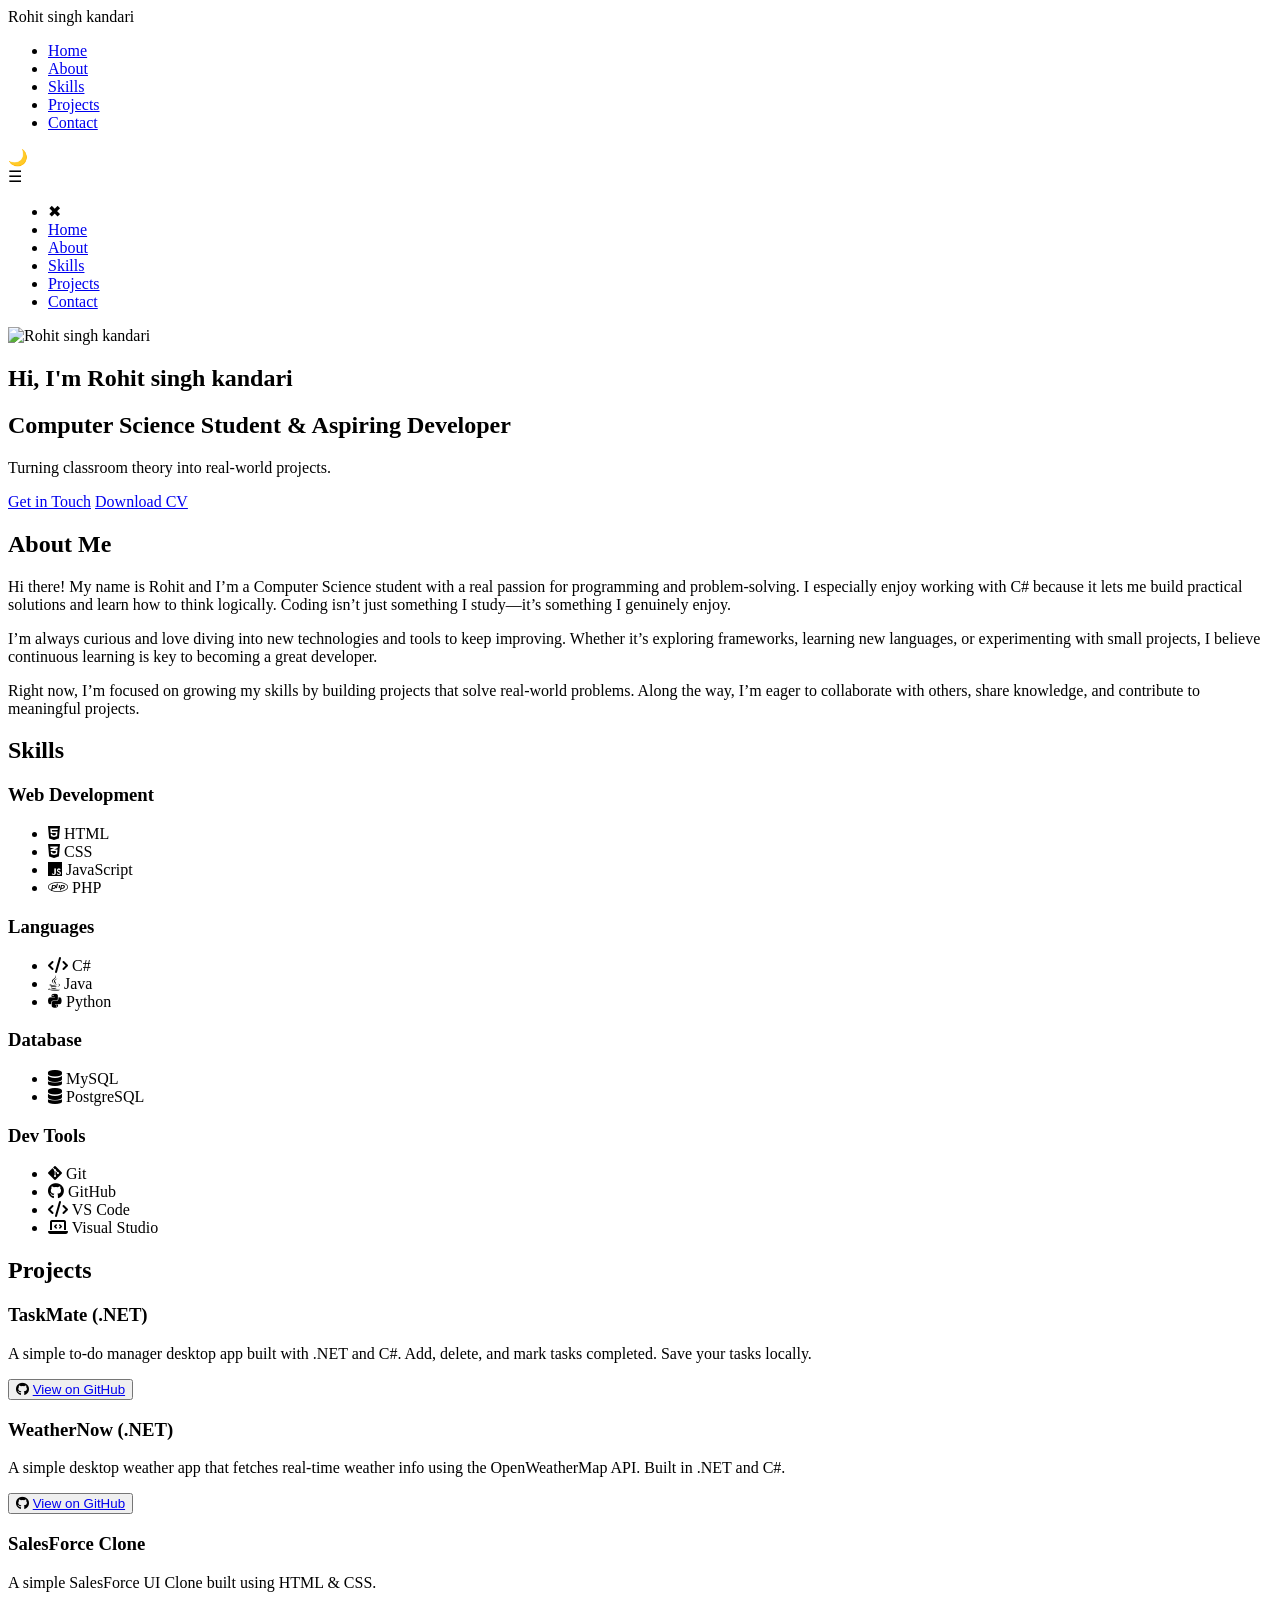
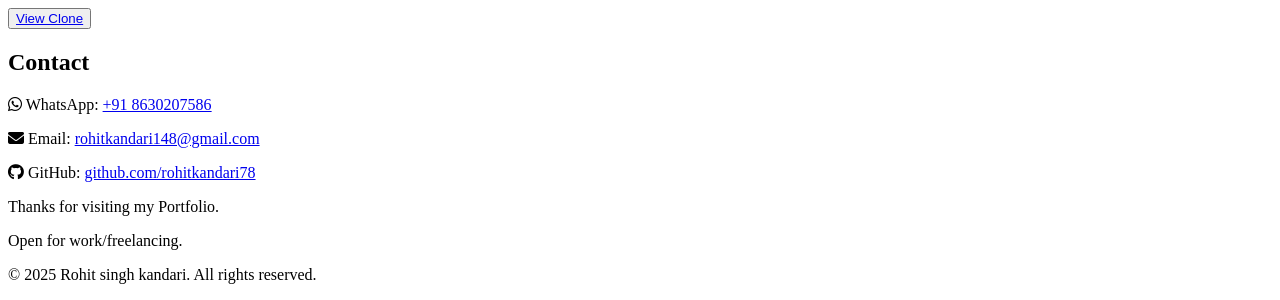
==== index.html @ ca8cfafa "Create index.html" ====
<!DOCTYPE html>
<html lang="en">

<head>
  <meta charset="UTF-8" />
  <meta name="viewport" content="width=device-width, initial-scale=1" />
  <meta name="description" content="Rohit singh kandari – Portfolio of a Computer Science student and aspiring developer.">
  <meta name="copyright" content="© 2025 Rohit singh kandari. All rights reserved.">
  <title>Rohit singh kandari | Portfolio</title>

  <!-- Main CSS -->
  <link rel="stylesheet" href="style.css" />
  <link rel="stylesheet" href="https://cdnjs.cloudflare.com/ajax/libs/font-awesome/6.5.0/css/all.min.css">
  <link href="https://unpkg.com/aos@2.3.4/dist/aos.css" rel="stylesheet" />
</head>

<body class="loading" oncontextmenu="return false;">
  <!-- Loader -->

  <!-- Header -->
  <header>
    <div class="logo">Rohit singh kandari</div>
    <ul class="nav-links">
      <li><a href="#home">Home</a></li>
      <li><a href="#about">About</a></li>
      <li><a href="#skills">Skills</a></li>
      <li><a href="#projects">Projects</a></li>
      <li><a href="#contact">Contact</a></li>
    </ul>

    <div class="header-controls">
      <div id="theme-toggle">🌙</div>
      <div class="menu-btn" onclick="openSidebar()">☰</div>
    </div>

  </header>

  
  <!-- SIDEBAR MOBILE -->
  <ul class="sidebar">
    <li class="close-btn" onclick="closeSidebar()">✖</li>
    <li><a href="#home" onclick="closeSidebar()">Home</a></li>
    <li><a href="#about" onclick="closeSidebar()">About</a></li>
    <li><a href="#skills" onclick="closeSidebar()">Skills</a></li>
    <li><a href="#projects" onclick="closeSidebar()">Projects</a></li>
    <li><a href="#contact" onclick="closeSidebar()">Contact</a></li>
  </ul>
  <div id="fakeheader"></div>

  <!-- Main Content -->
  <main>
    <section id="home" class="section-center">
      <img src="1761205280895.webp" loading="lazy" alt="Rohit singh kandari" class="profile-photo" draggable="false" />
      <h1 data-aos="fade-right" data-aos-delay="200">Hi, I'm <span class="title">Rohit singh kandari</span></h1>
      <h2 data-aos="fade-left" data-aos-delay="200">Computer Science Student & Aspiring Developer</h2>
      <p data-aos="fade-up" data-aos-delay="200">Turning classroom theory into real-world projects.</p>
      <a href="#contact" class="CTAbtn">Get in Touch</a>
      <a href="assets/Rahul_Dabriyal__Resume.pdf" download class="CTAbtn">Download CV</a>
    </section>

    <!-- About -->
    <section id="about" class="section-center about-section">
      <div class="section-wrapper">
        <h2>About Me</h2>
        <p data-aos="fade-up" data-aos-delay="100">
          Hi there! My name is Rohit and I’m a Computer Science student with a real passion for programming and
          problem-solving. I
          especially enjoy working with C# because it lets me build practical solutions and learn how to think
          logically. Coding isn’t just something I study—it’s something I genuinely enjoy.
        </p>
        <p data-aos="fade-up" data-aos-delay="200">
          I’m always curious and love diving into new technologies and tools to keep improving. Whether it’s exploring
          frameworks, learning new languages, or experimenting with small projects, I believe continuous learning is
          key to becoming a great developer.
        </p>
        <p data-aos="fade-up" data-aos-delay="300">
          Right now, I’m focused on growing my skills by building projects that solve real-world problems. Along the
          way, I’m eager to collaborate with others, share knowledge, and contribute to meaningful projects.
        </p>
      </div>
    </section>

    <!-- Skills -->
    <section id="skills" class="section-center">
      <h2>Skills</h2>

      <div class="cards-section">
        <div class="cards-container">

          <div class="card">
            <h3>Web Development</h3>
            <ul class="skill-inline">
              <li data-aos="fade-up"><i class="fab fa-html5 html"></i> HTML</li>
              <li data-aos="fade-up"><i class="fab fa-css3-alt css"></i> CSS</li>
              <li data-aos="fade-up"><i class="fab fa-js js"></i> JavaScript</li>
              <li data-aos="fade-up"><i class="fab fa-php php"></i> PHP</li>
            </ul>
          </div>

          <div class="card">
            <h3>Languages</h3>
            <ul class="skill-inline">
              <li data-aos="fade-up"><i class="fas fa-code csharp"></i> C#</li>
              <li data-aos="fade-up"><i class="fab fa-java java"></i> Java</li>
              <li data-aos="fade-up"><i class="fab fa-python python"></i> Python</li>
            </ul>
          </div>

          <div class="card">
            <h3>Database</h3>
            <ul class="skill-inline">
              <li data-aos="fade-up"><i class="fas fa-database mysql"></i> MySQL</li>
              <li data-aos="fade-up"><i class="fas fa-database postgres"></i> PostgreSQL</li>
            </ul>
          </div>

          <div class="card">
            <h3>Dev Tools</h3>
            <ul class="skill-inline">
              <li data-aos="fade-up"><i class="fab fa-git-alt git"></i> Git</li>
              <li data-aos="fade-up"><i class="fab fa-github"></i> GitHub</li>
              <li data-aos="fade-up"><i class="fas fa-code vscode"></i> VS Code</li>
              <li data-aos="fade-up"><i class="fas fa-laptop-code visualstudio"></i> Visual Studio</li>
            </ul>
          </div>

        </div>
    </section>

    <!-- Projects Section -->
    <section id="projects" class="section-center">

      <h2>Projects</h2>

      <div data-aos="fade-up">
        <div class="cards-section">
          <div class="cards-container">

            <!-- TaskMate Project Card -->
            <div class="card">
              <div class="project-content">
                <h3>TaskMate (.NET)</h3>
                <p data-aos="fade-up">A simple to-do manager desktop app built with .NET and C#. Add, delete, and mark
                  tasks completed.
                  Save your tasks locally.</p>

                <button class="CardBtn">
                  <i class="fab fa-github"></i>
                  <a href="https://github.com/rohitkandari78" target="_blank">View on GitHub</a>
                </button>
              </div>
            </div>

            <!-- WeatherNow Project Card -->
            <div class="card">
              <div class="project-content">
                <h3>WeatherNow (.NET)</h3>
                <p data-aos="fade-up">A simple desktop weather app that fetches real-time weather info using the
                  OpenWeatherMap API.
                  Built in .NET and C#.</p>

                <button class="CardBtn">
                  <i class="fab fa-github"></i>
                  <a href="https://github.com/rohitkandari78" target="_blank">View on GitHub</a>
                </button>
              </div>
            </div>

            <!-- SalesForce clone Card -->
            <div class="card">
              <div class="project-content">
                <h3>SalesForce Clone</h3>
                <p data-aos="fade-up">A simple SalesForce UI Clone built using HTML & CSS.</p>

                <button class="CardBtn">
                  <a href="https://incomparable-narwhal-c019bb.netlify.app" target="_blank">View Clone</a>
                </button>
              </div>
            </div>

          </div>
        </div>
      </div>
    </section>

    <!-- Contect section -->
    <section id="contact" class="section-center">
      <h2>Contact</h2>
      <p data-aos="fade-up" data-aos-delay="100">
        <i class="fab fa-whatsapp"></i> WhatsApp:
        <a href="https://wa.me/918630207586" target="_blank" rel="noopener">+91 8630207586</a>
      </p>
      <p data-aos="fade-up" data-aos-delay="200">
        <i class="fas fa-envelope"></i> Email:
        <a href="mailto:rohitkandari148@gmail.com" target="_blank">rohitkandari148@gmail.com</a>
      </p>
      <p data-aos="fade-up" data-aos-delay="300">
        <i class="fab fa-github"></i> GitHub:
        <a href="https://github.com/rohitkandari78" target="_blank">github.com/rohitkandari78</a>
      <!---</p>
      <p data-aos="fade-up" data-aos-delay="400">
        <i class="fab fa-linkedin"></i> LinkedIn:
        <a href="https://linkedin.com/in/rahul-dabriyal-0333782b4" target="_blank">linkedin.com/in/rahuldabriyal</a> -->
      </p>
    </section>

  </main>

  <!-- Footer -->
  <footer>
    <div>
      <p>Thanks for visiting my Portfolio.</p>
      <p>Open for work/freelancing.</p>
      <p>© 2025 Rohit singh kandari. All rights reserved.</p>
    </div>
  </footer>

  <!-- JS -->
  <script src="script.js"></script>
  <script src="https://unpkg.com/aos@2.3.4/dist/aos.js"></script>
  <script>
    AOS.init({
      duration: 600,
      easing: 'ease-in-out',
      once: true,
      offset: 100,
    });
  </script>
</body>

</html>
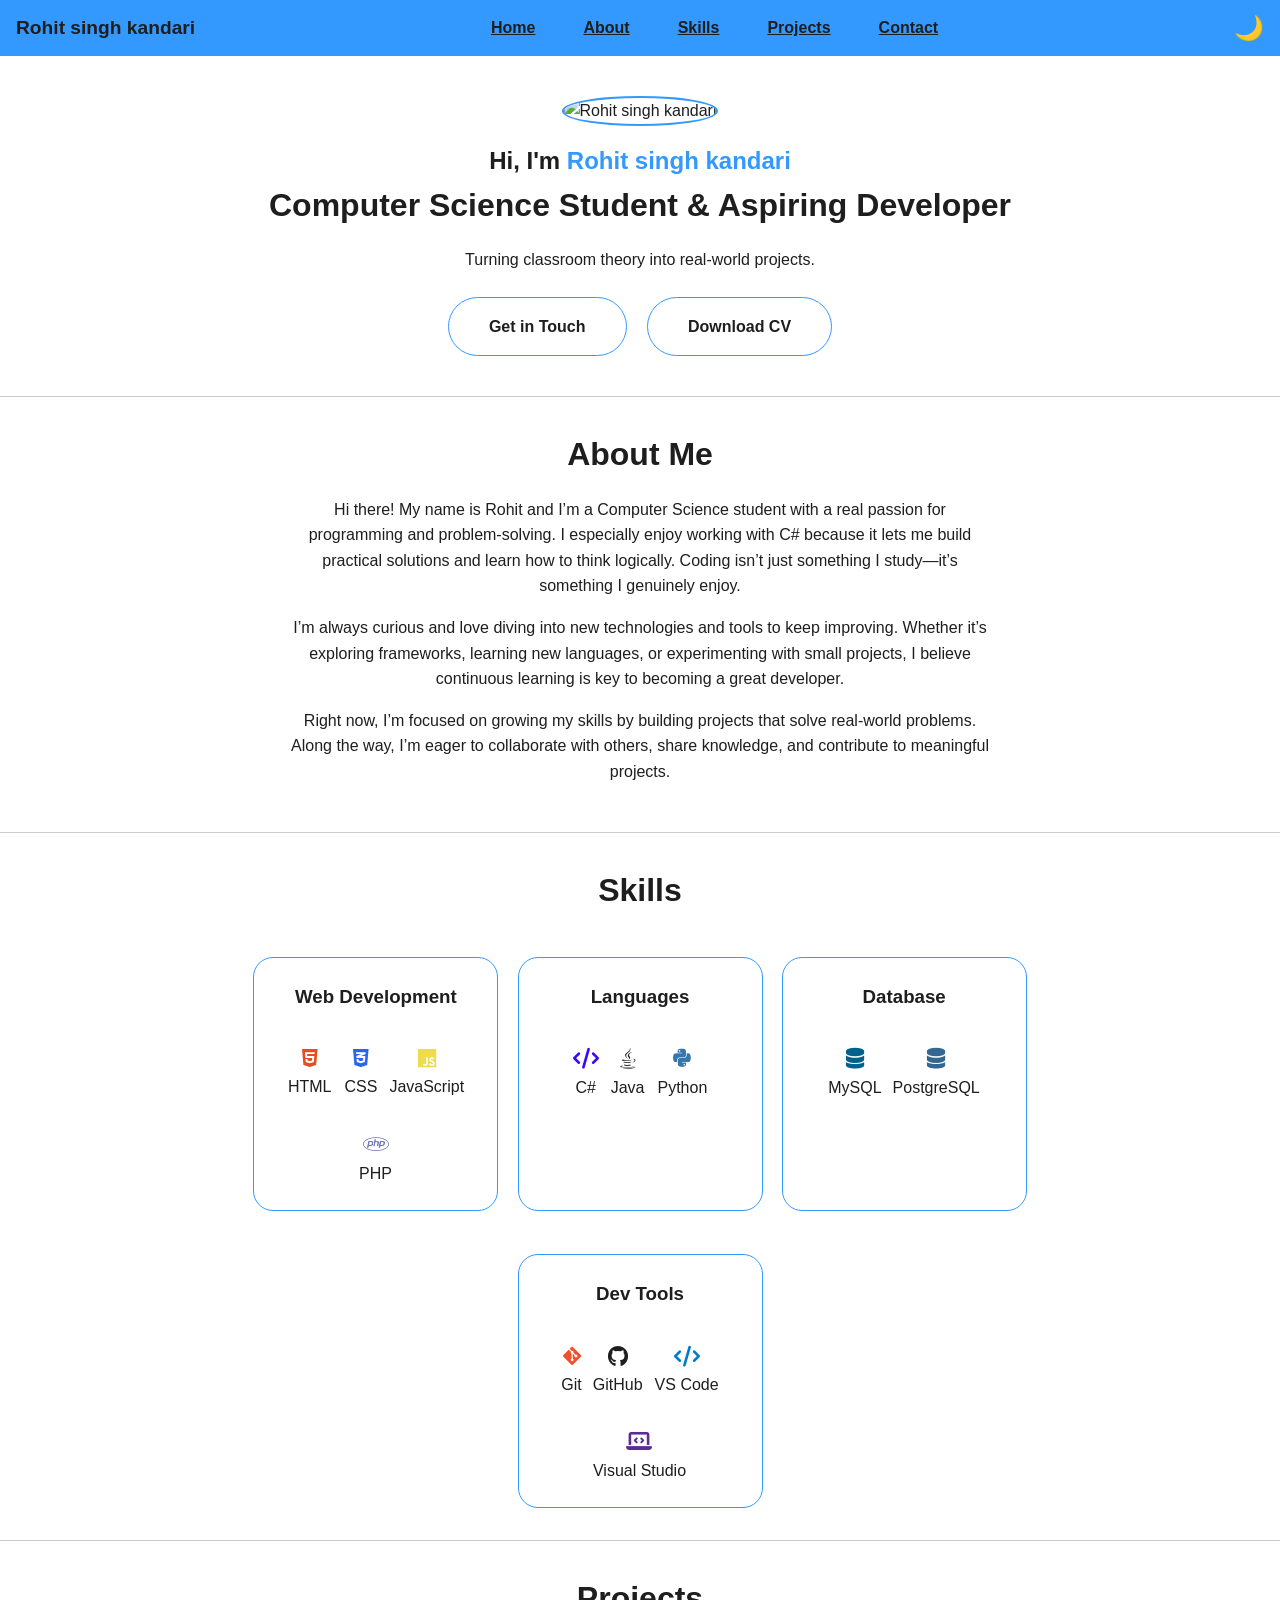
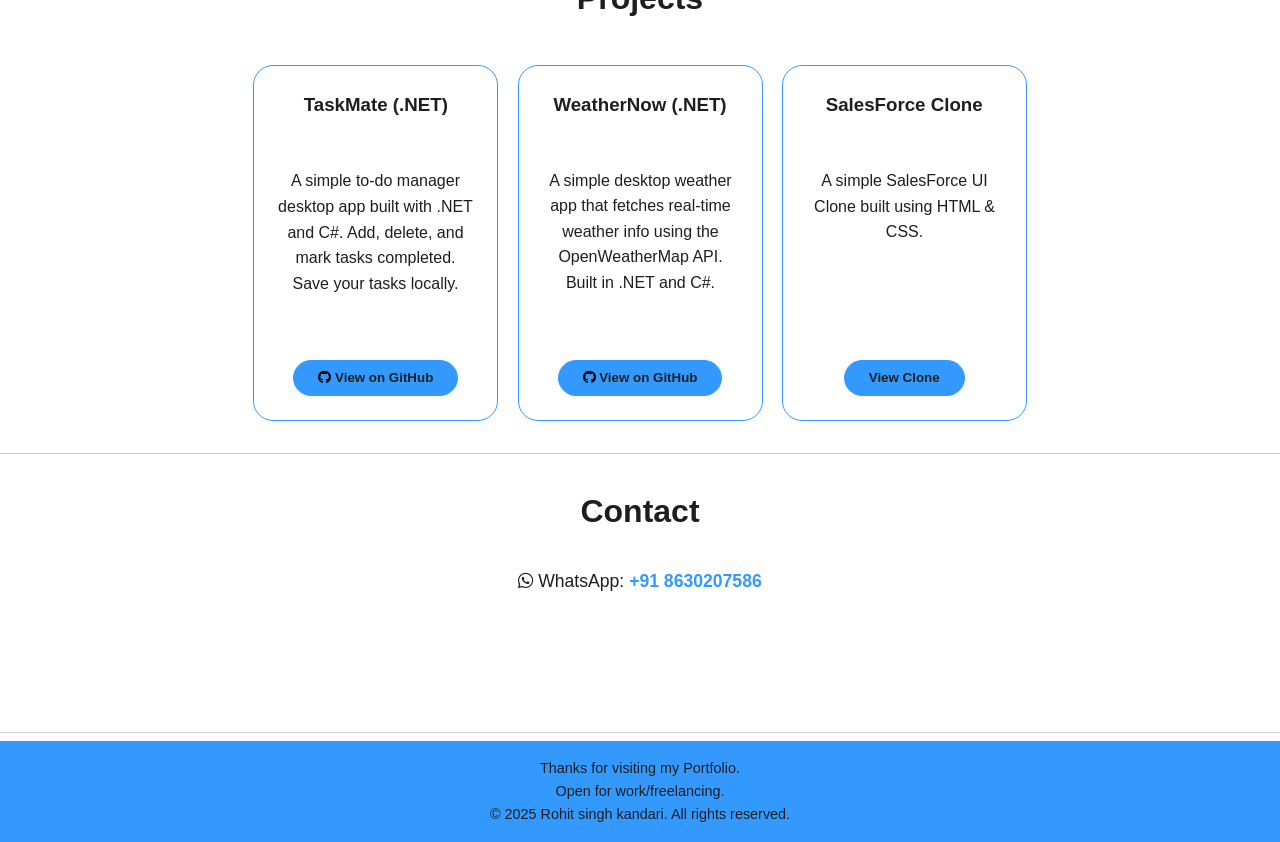
==== commit a7f3c855: "index.html" ====
--- a/index.html
+++ b/index.html
@@ -55,7 +55,7 @@
       <h2 data-aos="fade-left" data-aos-delay="200">Computer Science Student & Aspiring Developer</h2>
       <p data-aos="fade-up" data-aos-delay="200">Turning classroom theory into real-world projects.</p>
       <a href="#contact" class="CTAbtn">Get in Touch</a>
-      <a href="assets/Rahul_Dabriyal__Resume.pdf" download class="CTAbtn">Download CV</a>
+      <a href="Document 11.docx" download class="CTAbtn">Download CV</a>
     </section>
 
     <!-- About -->
--- a/style.css
+++ b/style.css
@@ -0,0 +1,460 @@
+/* RESET */
+* {
+  margin: 0;
+  padding: 0;
+  box-sizing: border-box;
+  font-family: 'Gill Sans', 'Segoe UI', Tahoma, sans-serif;
+  -webkit-tap-highlight-color: transparent;
+  -ms-overflow-style: none;
+  scrollbar-width: none;
+  scroll-behavior: smooth;
+  transition: background-color 0.7s ease-in-out, color 0.7s ease-in-out;
+}
+
+body {
+  background: var(--bg-color);
+  color: var(--text-color);
+  user-select: none;
+  line-height: 1.6;
+}
+
+::-webkit-scrollbar {
+  width: 0;
+}
+
+/* THEME VARIABLES */
+:root {
+  --bg-color: #ffffff;
+  --text-color: #1e1e1e;
+  --accent-color: #3399ff;
+  --accent-hover: #15ff00;
+  --mainclr: #1e1e1e;
+}
+
+body.dark {
+  --bg-color: #1e1e1e;
+  --text-color: #ffffff;
+  --accent-color: #3399ff;
+  --accent-hover: #15ff00;
+}
+
+/* LAYOUT */
+main {
+  display: flex;
+  flex-direction: column;
+  align-items: center;
+  text-align: center;
+}
+
+body {
+  overflow-y: auto;
+}
+/* HEADER */
+#fakeheader {
+  width: 100%;
+  height: 4rem;
+  background-color: transparent;
+}
+
+header {
+  position: fixed;
+  top: 0;
+  left: 0;
+  width: 100%;
+  height: 3.5rem;
+  background-color: var(--accent-color);
+  display: flex;
+  align-items: center;
+  justify-content: space-between;
+  padding: 0 1rem;
+  z-index: 1000;
+}
+
+@media (min-width: 1400px) {
+  header {
+    padding: 0 calc((100% - 1400px) / 2);
+  }
+}
+
+.logo {
+  display: inline-block;
+  font-weight: bold;
+  font-size: 1.2rem;
+  color: var(--mainclr);
+}
+
+.nav-links {
+  display: flex;
+  gap: 1rem;
+}
+
+.nav-links a {
+  padding: 0.5rem 1rem;
+  color: var(--mainclr);
+  font-weight: 600;
+}
+
+.nav-links a:hover {
+  border-radius: 5px;
+}
+
+.header-controls {
+  display: flex;
+  align-items: center;
+  gap: 1rem;
+}
+
+.menu-btn,
+#theme-toggle {
+  display: none;
+  font-size: 1.5rem;
+  cursor: pointer;
+  color: var(--mainclr);
+}
+
+/* SIDEBAR */
+.sidebar {
+  position: fixed;
+  top: 0;
+  right: -100%;
+  width: 280px;
+  text-align: start;
+  background: rgba(255, 255, 255, 0.2);
+  backdrop-filter: blur(20px);
+  flex-direction: column;
+  padding: 2rem 1rem;
+  transition: 0.7s;
+  display: flex;
+  z-index: 1001;
+  overflow-y: auto;
+  overflow-x: hidden;
+  min-height: 100%;
+  padding-bottom: 2rem;
+  border: 1.5px solid var(--accent-color);
+}
+
+.sidebar li {
+  margin: 1rem 0;
+}
+
+.sidebar a {
+  padding: 0.5rem;
+  color: var(--mainclr);
+  font-weight: bold;
+}
+
+@media (max-width:400px) {
+  .sidebar {
+    width: 100%;
+  }
+}
+
+.close-btn {
+  font-size: 1.5rem;
+  margin-bottom: 2rem;
+  cursor: pointer;
+  color: var(--mainclr);
+}
+
+ul {
+  list-style: none;
+}
+
+/* RESPONSIVE */
+@media(max-width:800px) {
+  .nav-links {
+    display: none;
+  }
+
+  .menu-btn {
+    display: block;
+  }
+}
+
+@media(min-width:0px) {
+  #theme-toggle {
+    display: block;
+  }
+}
+
+/* SECTION BASE */
+section {
+  padding: 2rem;
+  border-bottom: 1px solid #ccc;
+  scroll-margin-top: 3rem;
+  height: 100%;
+  width: 100%;
+}
+
+body.dark section {
+  border-color: #444;
+}
+
+.section-center {
+  text-align: center;
+  margin: 0;
+}
+
+.section-center h2 {
+  margin-bottom: 1rem;
+  font-size: 2rem;
+}
+
+.section-center p {
+  margin: 1rem auto;
+  max-width: 700px;
+}
+
+/* Home */
+/* PROFILE */
+.profile-photo {
+  width: 150px;
+  height: 150px;
+  border-radius: 50%;
+  object-fit: cover;
+  margin-bottom: 1rem;
+  border: 2px solid var(--accent-color);
+}
+
+.title {
+  display: inline-block;
+  color: var(--accent-color);
+  font-weight: bold;
+}
+
+/* CTA BUTTONS */
+.CTAbtn {
+  display: inline-block;
+  background-color: transparent;
+  color: var(--text-color);
+  border-radius: 30px;
+  padding: 0.8rem 2rem;
+  font-weight: 600;
+  text-decoration: none;
+  transition: all 0.2s ease-in-out;
+  user-select: none;
+  border: 1.8px solid var(--accent-color);
+  padding: 1rem 2.5rem;
+  margin: 0.5rem;
+}
+
+.CTAbtn:hover,
+.CTAbtn:focus {
+  background-color: var(--accent-hover);
+  box-shadow: 0 4px 12px var(--accent-color);
+  color: var(--text-color);
+  transform: scale(1.05);
+  color: var(--bg-color);
+}
+
+/* SKILLS */
+/* card layout */
+.cards-section {
+  display: flex;
+  justify-content: center;
+}
+
+/* Grid */
+.cards-container {
+  display: grid;
+  grid-template-columns: repeat(2, 250px);
+  gap: 1.2rem;
+}
+
+/* Card */
+.card {
+  margin-top: 1.5rem;
+  border: 1.8px solid var(--accent-color);
+  border-radius: 20px;
+  padding: 1.5rem;
+  background: transparent;
+}
+
+.card:hover {
+  transform: translateY(-10px);
+  transition: transform 0.2s ease-in-out;
+  box-shadow: 0 10px 25px var(--accent-color);
+}
+
+.card h3 {
+  margin-bottom: 1rem;
+}
+
+/* Responsive */
+@media (max-width: 600px) {
+  .cards-container {
+    grid-template-columns: repeat(1, 245px);
+    justify-content: center;
+  }
+}
+
+@media (min-width: 900px) {
+  .cards-container {
+    grid-template-columns: repeat(3, 245px);
+    justify-content: center;
+  }
+
+  .cards-container> :nth-child(4):last-child {
+    grid-column: 2;
+  }
+}
+
+/* Skills */
+.skill-inline {
+  list-style: none;
+  display: flex;
+  gap: 12px;
+  flex-wrap: wrap;
+  justify-content: center;
+  align-items: center;
+}
+
+.skill-inline li {
+  margin-top: 1.3rem;
+  display: grid;
+  align-items: center;
+  gap: 6px;
+  font-size: 1rem;
+  color: var(--text-color);
+}
+
+.skill-inline i {
+  font-size: 1.3rem;
+}
+
+#skills h2 {
+  font-size: 2rem;
+}
+
+/* Icon Colors */
+.html {
+  color: #E44D26;
+}
+
+.css {
+  color: #2965F1;
+}
+
+.js {
+  color: #F0DB4F;
+}
+
+.php {
+  color: #777BB4;
+}
+
+.python {
+  color: #3776AB;
+}
+
+.csharp {
+  color: #3b05ff;
+}
+
+.mysql {
+  color: #00618A;
+}
+
+.postgres {
+  color: #336791;
+}
+
+.git {
+  color: #F1502F;
+}
+
+.github {
+  color: #181717;
+}
+
+.vscode {
+  color: #007ACC;
+}
+
+.visualstudio {
+  color: #5C2D91;
+}
+
+/* Project */
+.project-content {
+  display: flex;
+  flex-wrap: wrap;
+  flex-direction: column;
+  height: 100%;
+  justify-content: center;
+  align-items: center;
+  text-align: center;
+}
+
+.project-content h3 {
+  margin-bottom: 2rem;
+}
+
+.project-content a {
+  color: var(--text-color);
+  text-decoration: none;
+  font-weight: 800;
+}
+
+.card p {
+  margin-bottom: 4rem;
+}
+
+.CardBtn {
+  display: inline-block;
+  background-color: var(--accent-color);
+  border-radius: 30px;
+  padding: 0.6rem 1.5rem;
+  text-decoration: none;
+  transition: all 0.2s ease-in-out;
+  user-select: none;
+  border: 1.8px solid var(--accent-color);
+  margin-top: auto;
+}
+
+.CardBtn:hover {
+  box-shadow: 0 4px 12px var(--accent-color);
+  color: var(--bg-color);
+  transform: scale(1.05);
+  color: var(--bg-color);
+}
+
+/* CONTACT */
+#contact {
+  display: flex;
+  flex-wrap: wrap;
+  flex-direction: column;
+  align-items: center;
+  gap: 0.5rem;
+}
+
+#contact p {
+  margin: 0.4rem 0;
+  font-size: 1.1rem;
+  text-align: center;
+}
+
+#contact a {
+  color: var(--accent-color);
+  text-decoration: none;
+  font-weight: 600;
+}
+
+.contect a:hover {
+  color: var(--accent-hover);
+  transition: transform 0.2s ease-in;
+}
+
+/* FOOTER */
+footer {
+  width: 100%;
+  display: flex;
+  flex-direction: column;
+  text-align: center;
+  padding: 1rem;
+  background: var(--accent-color);
+  color: var(--text-color);
+  font-size: 0.9rem;
+  margin-top: 0.5rem;
+  margin-bottom: 0;
+}
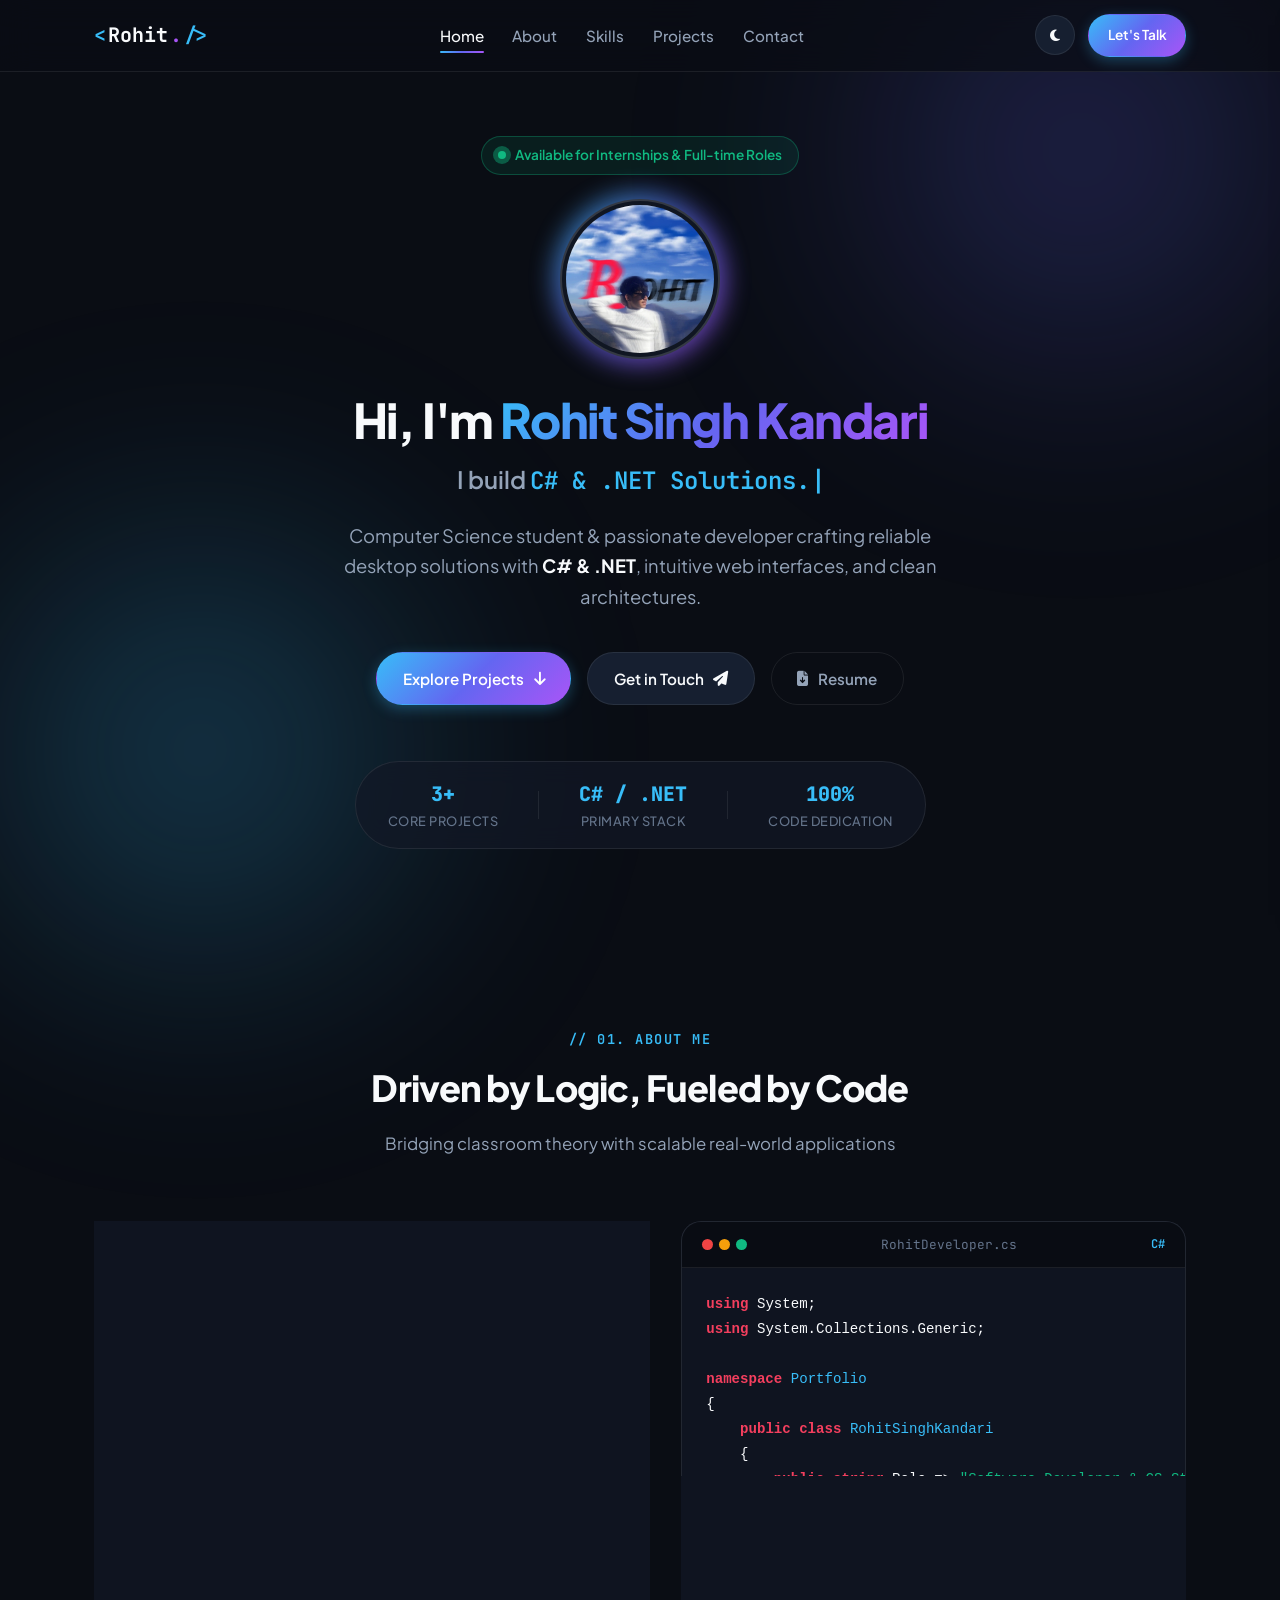
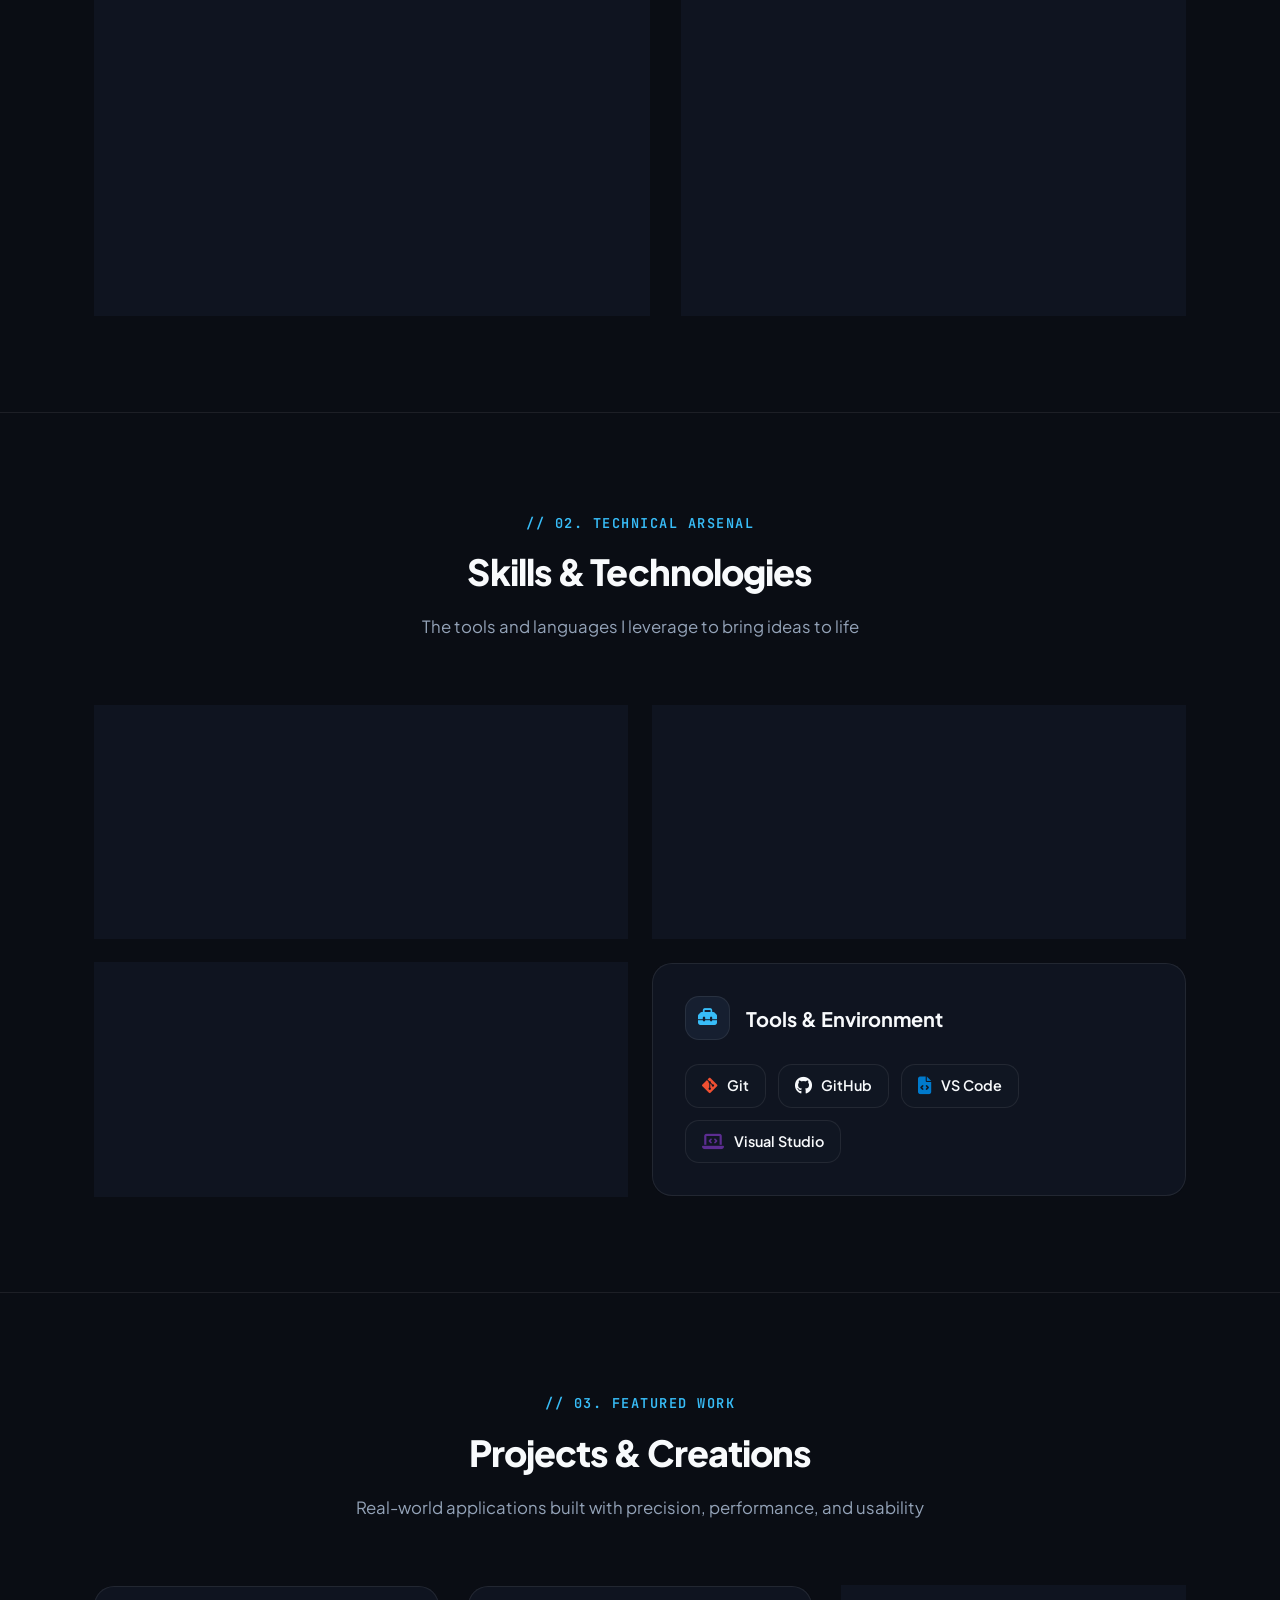
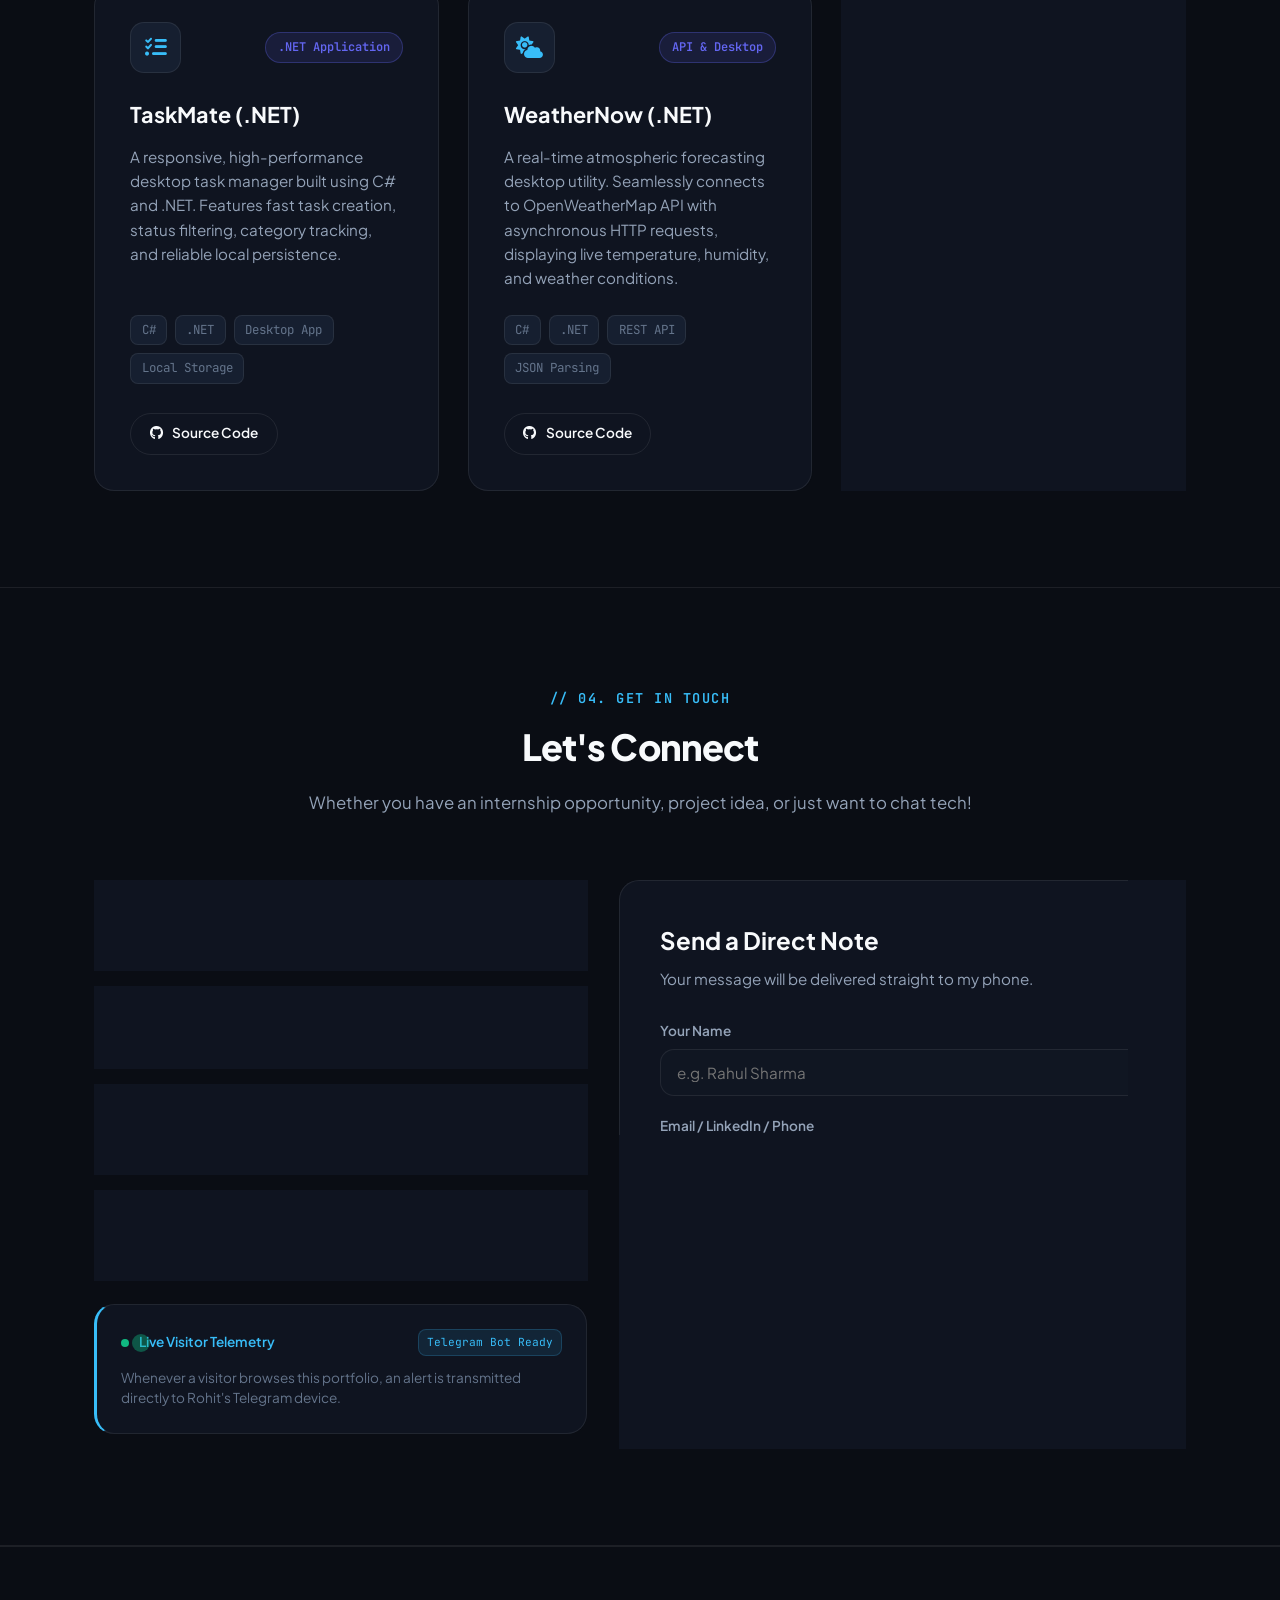
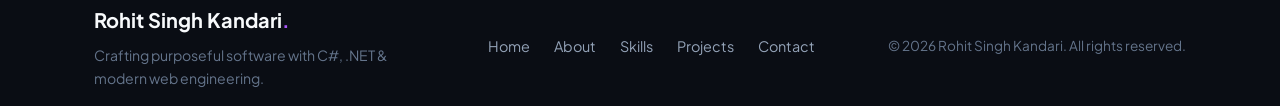
==== commit f957bb1e: "feat: upgrade portfolio design to modern aesthetic & integrate visitor telemetry" ====
--- a/index.html
+++ b/index.html
@@ -1,232 +1,614 @@
 <!DOCTYPE html>
-<html lang="en">
+<html lang="en" data-theme="dark">
 
 <head>
   <meta charset="UTF-8" />
-  <meta name="viewport" content="width=device-width, initial-scale=1" />
-  <meta name="description" content="Rohit singh kandari – Portfolio of a Computer Science student and aspiring developer.">
-  <meta name="copyright" content="© 2025 Rohit singh kandari. All rights reserved.">
-  <title>Rohit singh kandari | Portfolio</title>
-
-  <!-- Main CSS -->
+  <meta name="viewport" content="width=device-width, initial-scale=1.0" />
+  <meta name="description" content="Rohit Singh Kandari — Computer Science Student, C# & .NET Developer and Aspiring Software Engineer portfolio." />
+  <meta name="author" content="Rohit Singh Kandari" />
+  <title>Rohit Singh Kandari | Software Developer & CS Student</title>
+
+  <!-- Google Fonts: Plus Jakarta Sans & JetBrains Mono -->
+  <link rel="preconnect" href="https://fonts.googleapis.com">
+  <link rel="preconnect" href="https://fonts.gstatic.com" crossorigin>
+  <link href="https://fonts.googleapis.com/css2?family=JetBrains+Mono:wght@400;500;600&family=Plus+Jakarta+Sans:wght@300;400;500;600;700;800&display=swap" rel="stylesheet">
+
+  <!-- Font Awesome Icons -->
+  <link rel="stylesheet" href="https://cdnjs.cloudflare.com/ajax/libs/font-awesome/6.5.1/css/all.min.css" />
+
+  <!-- Main Stylesheet -->
   <link rel="stylesheet" href="style.css" />
-  <link rel="stylesheet" href="https://cdnjs.cloudflare.com/ajax/libs/font-awesome/6.5.0/css/all.min.css">
-  <link href="https://unpkg.com/aos@2.3.4/dist/aos.css" rel="stylesheet" />
 </head>
 
-<body class="loading" oncontextmenu="return false;">
-  <!-- Loader -->
-
-  <!-- Header -->
-  <header>
-    <div class="logo">Rohit singh kandari</div>
-    <ul class="nav-links">
-      <li><a href="#home">Home</a></li>
-      <li><a href="#about">About</a></li>
-      <li><a href="#skills">Skills</a></li>
-      <li><a href="#projects">Projects</a></li>
-      <li><a href="#contact">Contact</a></li>
+<body>
+  <!-- Ambient Background Glow Mesh -->
+  <div class="glow-mesh glow-top"></div>
+  <div class="glow-mesh glow-bottom"></div>
+
+  <!-- Navigation Bar -->
+  <header class="navbar">
+    <div class="nav-container">
+      <a href="#home" class="nav-brand">
+        <span class="brand-bracket">&lt;</span>
+        <span class="brand-name">Rohit</span>
+        <span class="brand-dot">.</span>
+        <span class="brand-bracket">/&gt;</span>
+      </a>
+
+      <!-- Desktop Links -->
+      <nav class="nav-links">
+        <a href="#home" class="nav-link active">Home</a>
+        <a href="#about" class="nav-link">About</a>
+        <a href="#skills" class="nav-link">Skills</a>
+        <a href="#projects" class="nav-link">Projects</a>
+        <a href="#contact" class="nav-link">Contact</a>
+      </nav>
+
+      <!-- Header Controls -->
+      <div class="nav-actions">
+        <button id="theme-toggle" class="icon-btn" aria-label="Toggle Theme" title="Toggle Theme">
+          <i class="fa-solid fa-moon"></i>
+        </button>
+        <a href="#contact" class="btn btn-sm btn-primary nav-cta">Let's Talk</a>
+        <button id="mobile-toggle" class="icon-btn mobile-menu-btn" aria-label="Open Navigation Menu">
+          <i class="fa-solid fa-bars-staggered"></i>
+        </button>
+      </div>
+    </div>
+  </header>
+
+  <!-- Mobile Drawer Menu -->
+  <aside class="mobile-drawer" id="mobile-drawer">
+    <div class="drawer-header">
+      <span class="brand-name">Rohit<span class="brand-dot">.</span>dev</span>
+      <button id="drawer-close" class="icon-btn" aria-label="Close Navigation Menu">
+        <i class="fa-solid fa-xmark"></i>
+      </button>
+    </div>
+    <ul class="drawer-links">
+      <li><a href="#home" class="drawer-link"><i class="fa-solid fa-house"></i> Home</a></li>
+      <li><a href="#about" class="drawer-link"><i class="fa-solid fa-user"></i> About</a></li>
+      <li><a href="#skills" class="drawer-link"><i class="fa-solid fa-layer-group"></i> Skills</a></li>
+      <li><a href="#projects" class="drawer-link"><i class="fa-solid fa-code"></i> Projects</a></li>
+      <li><a href="#contact" class="drawer-link"><i class="fa-solid fa-paper-plane"></i> Contact</a></li>
     </ul>
-
-    <div class="header-controls">
-      <div id="theme-toggle">🌙</div>
-      <div class="menu-btn" onclick="openSidebar()">☰</div>
+    <div class="drawer-footer">
+      <div class="status-badge drawer-status">
+        <span class="status-dot"></span>
+        <span>Open to Opportunities</span>
+      </div>
     </div>
-
-  </header>
-
-  
-  <!-- SIDEBAR MOBILE -->
-  <ul class="sidebar">
-    <li class="close-btn" onclick="closeSidebar()">✖</li>
-    <li><a href="#home" onclick="closeSidebar()">Home</a></li>
-    <li><a href="#about" onclick="closeSidebar()">About</a></li>
-    <li><a href="#skills" onclick="closeSidebar()">Skills</a></li>
-    <li><a href="#projects" onclick="closeSidebar()">Projects</a></li>
-    <li><a href="#contact" onclick="closeSidebar()">Contact</a></li>
-  </ul>
-  <div id="fakeheader"></div>
-
-  <!-- Main Content -->
+  </aside>
+  <div class="drawer-overlay" id="drawer-overlay"></div>
+
+  <!-- Main Container -->
   <main>
-    <section id="home" class="section-center">
-      <img src="1761205280895.webp" loading="lazy" alt="Rohit singh kandari" class="profile-photo" draggable="false" />
-      <h1 data-aos="fade-right" data-aos-delay="200">Hi, I'm <span class="title">Rohit singh kandari</span></h1>
-      <h2 data-aos="fade-left" data-aos-delay="200">Computer Science Student & Aspiring Developer</h2>
-      <p data-aos="fade-up" data-aos-delay="200">Turning classroom theory into real-world projects.</p>
-      <a href="#contact" class="CTAbtn">Get in Touch</a>
-      <a href="Document 11.docx" download class="CTAbtn">Download CV</a>
+    <!-- HERO SECTION -->
+    <section id="home" class="hero-section">
+      <div class="container hero-container">
+        
+        <!-- Live Status Pill -->
+        <div class="status-pill animate-fade-in">
+          <span class="status-ping"></span>
+          <span class="status-dot"></span>
+          <span>Available for Internships & Full-time Roles</span>
+        </div>
+
+        <!-- Avatar with Dynamic Glowing Ring -->
+        <div class="avatar-wrapper">
+          <div class="avatar-glow"></div>
+          <div class="avatar-frame">
+            <img src="1761205280895.webp" alt="Rohit Singh Kandari" class="avatar-img" />
+          </div>
+        </div>
+
+        <!-- Hero Headlines -->
+        <h1 class="hero-title">
+          Hi, I'm <span class="text-gradient">Rohit Singh Kandari</span>
+        </h1>
+
+        <div class="hero-subtitle-container">
+          <span class="hero-prefix">I build </span>
+          <span class="typewriter-text" id="typewriter"></span>
+          <span class="typewriter-cursor">|</span>
+        </div>
+
+        <p class="hero-description">
+          Computer Science student & passionate developer crafting reliable desktop solutions with
+          <strong>C# & .NET</strong>, intuitive web interfaces, and clean architectures.
+        </p>
+
+        <!-- CTA Action Buttons -->
+        <div class="hero-actions">
+          <a href="#projects" class="btn btn-primary">
+            <span>Explore Projects</span>
+            <i class="fa-solid fa-arrow-down"></i>
+          </a>
+          <a href="#contact" class="btn btn-secondary">
+            <span>Get in Touch</span>
+            <i class="fa-solid fa-paper-plane"></i>
+          </a>
+          <a href="Document%2011.docx" download="Rohit_Singh_Kandari_CV.docx" class="btn btn-ghost" title="Download Resume / CV">
+            <i class="fa-solid fa-file-arrow-down"></i>
+            <span>Resume</span>
+          </a>
+        </div>
+
+        <!-- Metric / Highlight Badges -->
+        <div class="hero-stats">
+          <div class="stat-item">
+            <span class="stat-number">3+</span>
+            <span class="stat-label">Core Projects</span>
+          </div>
+          <div class="stat-divider"></div>
+          <div class="stat-item">
+            <span class="stat-number">C# / .NET</span>
+            <span class="stat-label">Primary Stack</span>
+          </div>
+          <div class="stat-divider"></div>
+          <div class="stat-item">
+            <span class="stat-number">100%</span>
+            <span class="stat-label">Code Dedication</span>
+          </div>
+        </div>
+
+      </div>
     </section>
 
-    <!-- About -->
-    <section id="about" class="section-center about-section">
-      <div class="section-wrapper">
-        <h2>About Me</h2>
-        <p data-aos="fade-up" data-aos-delay="100">
-          Hi there! My name is Rohit and I’m a Computer Science student with a real passion for programming and
-          problem-solving. I
-          especially enjoy working with C# because it lets me build practical solutions and learn how to think
-          logically. Coding isn’t just something I study—it’s something I genuinely enjoy.
+    <!-- ABOUT SECTION -->
+    <section id="about" class="section">
+      <div class="container">
+        
+        <div class="section-header">
+          <span class="section-tag">// 01. ABOUT ME</span>
+          <h2 class="section-title">Driven by Logic, Fueled by Code</h2>
+          <p class="section-subtitle">Bridging classroom theory with scalable real-world applications</p>
+        </div>
+
+        <div class="about-grid">
+          <!-- Text Info Column -->
+          <div class="about-text-card glass-card">
+            <h3>Hello World! 👋</h3>
+            <p>
+              I'm Rohit, a Computer Science student with an innate curiosity for how software operates under the hood. 
+              My programming journey is centered around <strong>C# and the .NET ecosystem</strong>, where I love building 
+              structured, robust, and clean applications that solve tangible problems.
+            </p>
+            <p>
+              Beyond coursework, I invest my time exploring modern web technologies, database design with 
+              <strong>MySQL and PostgreSQL</strong>, and writing clean, maintainable code. Continuous learning is my standard.
+            </p>
+
+            <div class="about-highlights">
+              <div class="highlight-item">
+                <i class="fa-solid fa-terminal text-accent"></i>
+                <div>
+                  <strong>Problem Solver</strong>
+                  <p>Translating complex workflows into efficient code.</p>
+                </div>
+              </div>
+              <div class="highlight-item">
+                <i class="fa-solid fa-cubes text-accent"></i>
+                <div>
+                  <strong>C# & .NET Focus</strong>
+                  <p>Desktop architectures, API integrations, and OOP principles.</p>
+                </div>
+              </div>
+              <div class="highlight-item">
+                <i class="fa-solid fa-handshake-angle text-accent"></i>
+                <div>
+                  <strong>Collaborative Learner</strong>
+                  <p>Always enthusiastic about team development and open source.</p>
+                </div>
+              </div>
+            </div>
+          </div>
+
+          <!-- Interactive Code Terminal Card -->
+          <div class="code-terminal glass-card">
+            <div class="terminal-bar">
+              <div class="terminal-dots">
+                <span class="dot dot-red"></span>
+                <span class="dot dot-yellow"></span>
+                <span class="dot dot-green"></span>
+              </div>
+              <span class="terminal-title">RohitDeveloper.cs</span>
+              <span class="terminal-lang">C#</span>
+            </div>
+            <pre class="terminal-body"><code><span class="c-keyword">using</span> System;
+<span class="c-keyword">using</span> System.Collections.Generic;
+
+<span class="c-keyword">namespace</span> <span class="c-type">Portfolio</span>
+{
+    <span class="c-keyword">public class</span> <span class="c-type">RohitSinghKandari</span>
+    {
+        <span class="c-keyword">public string</span> Role =&gt; <span class="c-string">"Software Developer & CS Student"</span>;
+        <span class="c-keyword">public string</span> Location =&gt; <span class="c-string">"India 🇮🇳"</span>;
+        
+        <span class="c-keyword">public string</span>[] CoreFocus =&gt; <span class="c-keyword">new</span>[] 
+        { 
+            <span class="c-string">"C#"</span>, <span class="c-string">".NET Framework / Core"</span>, 
+            <span class="c-string">"Desktop Applications"</span>, <span class="c-string">"Web Tech"</span> 
+        };
+
+        <span class="c-keyword">public bool</span> OpenToOpportunities =&gt; <span class="c-bool">true</span>;
+
+        <span class="c-keyword">public void</span> <span class="c-func">GetInTouch</span>()
+        {
+            Console.<span class="c-func">WriteLine</span>(<span class="c-string">"Let's build something extraordinary together!"</span>);
+        }
+    }
+}</code></pre>
+          </div>
+        </div>
+
+      </div>
+    </section>
+
+    <!-- SKILLS SECTION -->
+    <section id="skills" class="section">
+      <div class="container">
+
+        <div class="section-header">
+          <span class="section-tag">// 02. TECHNICAL ARSENAL</span>
+          <h2 class="section-title">Skills & Technologies</h2>
+          <p class="section-subtitle">The tools and languages I leverage to bring ideas to life</p>
+        </div>
+
+        <div class="skills-grid">
+          
+          <!-- Programming Languages -->
+          <div class="skill-category glass-card spotlight-card">
+            <div class="category-header">
+              <div class="category-icon"><i class="fa-solid fa-code"></i></div>
+              <h3>Programming Languages</h3>
+            </div>
+            <div class="skill-tags">
+              <div class="skill-badge" data-skill="csharp">
+                <i class="fa-solid fa-hashtag text-csharp"></i>
+                <span>C#</span>
+              </div>
+              <div class="skill-badge" data-skill="python">
+                <i class="fa-brands fa-python text-python"></i>
+                <span>Python</span>
+              </div>
+              <div class="skill-badge" data-skill="java">
+                <i class="fa-brands fa-java text-java"></i>
+                <span>Java</span>
+              </div>
+              <div class="skill-badge" data-skill="js">
+                <i class="fa-brands fa-js text-js"></i>
+                <span>JavaScript</span>
+              </div>
+              <div class="skill-badge" data-skill="php">
+                <i class="fa-brands fa-php text-php"></i>
+                <span>PHP</span>
+              </div>
+            </div>
+          </div>
+
+          <!-- Web Development -->
+          <div class="skill-category glass-card spotlight-card">
+            <div class="category-header">
+              <div class="category-icon"><i class="fa-solid fa-globe"></i></div>
+              <h3>Web Development</h3>
+            </div>
+            <div class="skill-tags">
+              <div class="skill-badge" data-skill="html">
+                <i class="fa-brands fa-html5 text-html"></i>
+                <span>HTML5</span>
+              </div>
+              <div class="skill-badge" data-skill="css">
+                <i class="fa-brands fa-css3-alt text-css"></i>
+                <span>CSS3</span>
+              </div>
+              <div class="skill-badge" data-skill="dotnet">
+                <i class="fa-solid fa-cubes text-dotnet"></i>
+                <span>.NET</span>
+              </div>
+              <div class="skill-badge" data-skill="responsive">
+                <i class="fa-solid fa-mobile-screen text-responsive"></i>
+                <span>Responsive UI</span>
+              </div>
+            </div>
+          </div>
+
+          <!-- Databases -->
+          <div class="skill-category glass-card spotlight-card">
+            <div class="category-header">
+              <div class="category-icon"><i class="fa-solid fa-database"></i></div>
+              <h3>Databases & Storage</h3>
+            </div>
+            <div class="skill-tags">
+              <div class="skill-badge" data-skill="mysql">
+                <i class="fa-solid fa-server text-mysql"></i>
+                <span>MySQL</span>
+              </div>
+              <div class="skill-badge" data-skill="postgres">
+                <i class="fa-solid fa-database text-postgres"></i>
+                <span>PostgreSQL</span>
+              </div>
+              <div class="skill-badge" data-skill="sql">
+                <i class="fa-solid fa-table text-sql"></i>
+                <span>Relational Schema</span>
+              </div>
+            </div>
+          </div>
+
+          <!-- Tools & Workflow -->
+          <div class="skill-category glass-card spotlight-card">
+            <div class="category-header">
+              <div class="category-icon"><i class="fa-solid fa-toolbox"></i></div>
+              <h3>Tools & Environment</h3>
+            </div>
+            <div class="skill-tags">
+              <div class="skill-badge" data-skill="git">
+                <i class="fa-brands fa-git-alt text-git"></i>
+                <span>Git</span>
+              </div>
+              <div class="skill-badge" data-skill="github">
+                <i class="fa-brands fa-github text-github"></i>
+                <span>GitHub</span>
+              </div>
+              <div class="skill-badge" data-skill="vscode">
+                <i class="fa-solid fa-file-code text-vscode"></i>
+                <span>VS Code</span>
+              </div>
+              <div class="skill-badge" data-skill="visualstudio">
+                <i class="fa-solid fa-laptop-code text-vs"></i>
+                <span>Visual Studio</span>
+              </div>
+            </div>
+          </div>
+
+        </div>
+      </div>
+    </section>
+
+    <!-- PROJECTS SECTION -->
+    <section id="projects" class="section">
+      <div class="container">
+
+        <div class="section-header">
+          <span class="section-tag">// 03. FEATURED WORK</span>
+          <h2 class="section-title">Projects & Creations</h2>
+          <p class="section-subtitle">Real-world applications built with precision, performance, and usability</p>
+        </div>
+
+        <div class="projects-grid">
+
+          <!-- Project 1: TaskMate -->
+          <div class="project-card glass-card spotlight-card">
+            <div class="project-top">
+              <div class="project-icon-box">
+                <i class="fa-solid fa-list-check"></i>
+              </div>
+              <span class="project-badge">.NET Application</span>
+            </div>
+            <h3 class="project-title">TaskMate (.NET)</h3>
+            <p class="project-desc">
+              A responsive, high-performance desktop task manager built using C# and .NET. 
+              Features fast task creation, status filtering, category tracking, and reliable local persistence.
+            </p>
+            <div class="project-stack">
+              <span>C#</span>
+              <span>.NET</span>
+              <span>Desktop App</span>
+              <span>Local Storage</span>
+            </div>
+            <div class="project-links">
+              <a href="https://github.com/rohitkandari78" target="_blank" rel="noopener noreferrer" class="btn btn-sm btn-outline">
+                <i class="fa-brands fa-github"></i>
+                <span>Source Code</span>
+              </a>
+            </div>
+          </div>
+
+          <!-- Project 2: WeatherNow -->
+          <div class="project-card glass-card spotlight-card">
+            <div class="project-top">
+              <div class="project-icon-box">
+                <i class="fa-solid fa-cloud-sun"></i>
+              </div>
+              <span class="project-badge">API & Desktop</span>
+            </div>
+            <h3 class="project-title">WeatherNow (.NET)</h3>
+            <p class="project-desc">
+              A real-time atmospheric forecasting desktop utility. Seamlessly connects to OpenWeatherMap API 
+              with asynchronous HTTP requests, displaying live temperature, humidity, and weather conditions.
+            </p>
+            <div class="project-stack">
+              <span>C#</span>
+              <span>.NET</span>
+              <span>REST API</span>
+              <span>JSON Parsing</span>
+            </div>
+            <div class="project-links">
+              <a href="https://github.com/rohitkandari78" target="_blank" rel="noopener noreferrer" class="btn btn-sm btn-outline">
+                <i class="fa-brands fa-github"></i>
+                <span>Source Code</span>
+              </a>
+            </div>
+          </div>
+
+          <!-- Project 3: SalesForce Clone -->
+          <div class="project-card glass-card spotlight-card">
+            <div class="project-top">
+              <div class="project-icon-box">
+                <i class="fa-solid fa-cloud"></i>
+              </div>
+              <span class="project-badge">Web Application</span>
+            </div>
+            <h3 class="project-title">SalesForce UI Clone</h3>
+            <p class="project-desc">
+              A pixel-accurate frontend replica of the enterprise SalesForce dashboard UI. 
+              Demonstrates advanced CSS layout architecture, responsive grids, and modern UI component design.
+            </p>
+            <div class="project-stack">
+              <span>HTML5</span>
+              <span>Modern CSS</span>
+              <span>Flexbox / Grid</span>
+              <span>Netlify</span>
+            </div>
+            <div class="project-links">
+              <a href="https://incomparable-narwhal-c019bb.netlify.app" target="_blank" rel="noopener noreferrer" class="btn btn-sm btn-primary">
+                <i class="fa-solid fa-arrow-up-right-from-square"></i>
+                <span>Live Preview</span>
+              </a>
+            </div>
+          </div>
+
+        </div>
+
+      </div>
+    </section>
+
+    <!-- CONTACT & VISITOR TRACKER SECTION -->
+    <section id="contact" class="section">
+      <div class="container">
+
+        <div class="section-header">
+          <span class="section-tag">// 04. GET IN TOUCH</span>
+          <h2 class="section-title">Let's Connect</h2>
+          <p class="section-subtitle">Whether you have an internship opportunity, project idea, or just want to chat tech!</p>
+        </div>
+
+        <div class="contact-wrapper">
+          
+          <!-- Contact Channels -->
+          <div class="contact-info-cards">
+            
+            <a href="https://wa.me/918630207586" target="_blank" rel="noopener noreferrer" class="contact-card glass-card">
+              <div class="contact-icon wa-icon">
+                <i class="fa-brands fa-whatsapp"></i>
+              </div>
+              <div class="contact-details">
+                <span class="contact-type">WhatsApp</span>
+                <span class="contact-val">+91 8630207586</span>
+              </div>
+              <i class="fa-solid fa-arrow-up-right-from-square contact-arrow"></i>
+            </a>
+
+            <div class="contact-card glass-card email-contact-card" id="email-card">
+              <a href="mailto:rohitkandari148@gmail.com" class="contact-card-link" title="Send Email">
+                <div class="contact-icon email-icon">
+                  <i class="fa-solid fa-envelope"></i>
+                </div>
+                <div class="contact-details">
+                  <span class="contact-type">Email</span>
+                  <span class="contact-val">rohitkandari148@gmail.com</span>
+                </div>
+              </a>
+              <button type="button" class="copy-email-btn" id="copy-email-btn" title="Copy Email to Clipboard" aria-label="Copy Email">
+                <i class="fa-regular fa-copy"></i>
+              </button>
+            </div>
+
+            <a href="https://t.me/rohit_kandari_portfolio_bot" target="_blank" rel="noopener noreferrer" class="contact-card glass-card">
+              <div class="contact-icon tg-icon">
+                <i class="fa-brands fa-telegram"></i>
+              </div>
+              <div class="contact-details">
+                <span class="contact-type">Telegram Bot</span>
+                <span class="contact-val">@rohit_kandari_portfolio_bot</span>
+              </div>
+              <i class="fa-solid fa-arrow-up-right-from-square contact-arrow"></i>
+            </a>
+
+            <a href="https://github.com/rohitkandari78" target="_blank" rel="noopener noreferrer" class="contact-card glass-card">
+              <div class="contact-icon gh-icon">
+                <i class="fa-brands fa-github"></i>
+              </div>
+              <div class="contact-details">
+                <span class="contact-type">GitHub Profile</span>
+                <span class="contact-val">github.com/rohitkandari78</span>
+              </div>
+              <i class="fa-solid fa-arrow-up-right-from-square contact-arrow"></i>
+            </a>
+
+            <!-- Telemetry / Live Status Card -->
+            <div class="telemetry-card glass-card">
+              <div class="telemetry-header">
+                <div class="telemetry-badge">
+                  <span class="status-ping"></span>
+                  <span class="status-dot"></span>
+                  <span>Live Visitor Telemetry</span>
+                </div>
+                <span class="telemetry-tag">Telegram Bot Ready</span>
+              </div>
+              <p class="telemetry-info">
+                Whenever a visitor browses this portfolio, an alert is transmitted directly to Rohit's Telegram device.
+              </p>
+            </div>
+
+          </div>
+
+          <!-- Interactive Direct Message Form (Sends ping to Telegram!) -->
+          <div class="contact-form-card glass-card">
+            <h3>Send a Direct Note</h3>
+            <p>Your message will be delivered straight to my phone.</p>
+
+            <form id="contact-form" class="direct-form">
+              <div class="form-group">
+                <label for="visitor-name">Your Name</label>
+                <input type="text" id="visitor-name" placeholder="e.g. Rahul Sharma" required />
+              </div>
+
+              <div class="form-group">
+                <label for="visitor-contact">Email / LinkedIn / Phone</label>
+                <input type="text" id="visitor-contact" placeholder="e.g. rahul@example.com" required />
+              </div>
+
+              <div class="form-group">
+                <label for="visitor-message">Message</label>
+                <textarea id="visitor-message" rows="4" placeholder="Hi Rohit, loved your TaskMate project and want to connect..." required></textarea>
+              </div>
+
+              <button type="submit" class="btn btn-primary btn-block" id="send-msg-btn">
+                <i class="fa-regular fa-paper-plane"></i>
+                <span>Send to Rohit</span>
+              </button>
+              <div id="form-feedback" class="form-feedback"></div>
+            </form>
+          </div>
+
+        </div>
+
+      </div>
+    </section>
+  </main>
+
+  <!-- Modern Footer -->
+  <footer class="footer">
+    <div class="container footer-container">
+      <div class="footer-left">
+        <span class="footer-logo">Rohit Singh Kandari<span class="brand-dot">.</span></span>
+        <p>Crafting purposeful software with C#, .NET & modern web engineering.</p>
+      </div>
+
+      <div class="footer-center">
+        <ul class="footer-links">
+          <li><a href="#home">Home</a></li>
+          <li><a href="#about">About</a></li>
+          <li><a href="#skills">Skills</a></li>
+          <li><a href="#projects">Projects</a></li>
+          <li><a href="#contact">Contact</a></li>
+        </ul>
+      </div>
+
+      <div class="footer-right">
+        <p class="copyright">
+          &copy; <span id="current-year">2026</span> Rohit Singh Kandari. All rights reserved.
         </p>
-        <p data-aos="fade-up" data-aos-delay="200">
-          I’m always curious and love diving into new technologies and tools to keep improving. Whether it’s exploring
-          frameworks, learning new languages, or experimenting with small projects, I believe continuous learning is
-          key to becoming a great developer.
-        </p>
-        <p data-aos="fade-up" data-aos-delay="300">
-          Right now, I’m focused on growing my skills by building projects that solve real-world problems. Along the
-          way, I’m eager to collaborate with others, share knowledge, and contribute to meaningful projects.
-        </p>
-      </div>
-    </section>
-
-    <!-- Skills -->
-    <section id="skills" class="section-center">
-      <h2>Skills</h2>
-
-      <div class="cards-section">
-        <div class="cards-container">
-
-          <div class="card">
-            <h3>Web Development</h3>
-            <ul class="skill-inline">
-              <li data-aos="fade-up"><i class="fab fa-html5 html"></i> HTML</li>
-              <li data-aos="fade-up"><i class="fab fa-css3-alt css"></i> CSS</li>
-              <li data-aos="fade-up"><i class="fab fa-js js"></i> JavaScript</li>
-              <li data-aos="fade-up"><i class="fab fa-php php"></i> PHP</li>
-            </ul>
-          </div>
-
-          <div class="card">
-            <h3>Languages</h3>
-            <ul class="skill-inline">
-              <li data-aos="fade-up"><i class="fas fa-code csharp"></i> C#</li>
-              <li data-aos="fade-up"><i class="fab fa-java java"></i> Java</li>
-              <li data-aos="fade-up"><i class="fab fa-python python"></i> Python</li>
-            </ul>
-          </div>
-
-          <div class="card">
-            <h3>Database</h3>
-            <ul class="skill-inline">
-              <li data-aos="fade-up"><i class="fas fa-database mysql"></i> MySQL</li>
-              <li data-aos="fade-up"><i class="fas fa-database postgres"></i> PostgreSQL</li>
-            </ul>
-          </div>
-
-          <div class="card">
-            <h3>Dev Tools</h3>
-            <ul class="skill-inline">
-              <li data-aos="fade-up"><i class="fab fa-git-alt git"></i> Git</li>
-              <li data-aos="fade-up"><i class="fab fa-github"></i> GitHub</li>
-              <li data-aos="fade-up"><i class="fas fa-code vscode"></i> VS Code</li>
-              <li data-aos="fade-up"><i class="fas fa-laptop-code visualstudio"></i> Visual Studio</li>
-            </ul>
-          </div>
-
-        </div>
-    </section>
-
-    <!-- Projects Section -->
-    <section id="projects" class="section-center">
-
-      <h2>Projects</h2>
-
-      <div data-aos="fade-up">
-        <div class="cards-section">
-          <div class="cards-container">
-
-            <!-- TaskMate Project Card -->
-            <div class="card">
-              <div class="project-content">
-                <h3>TaskMate (.NET)</h3>
-                <p data-aos="fade-up">A simple to-do manager desktop app built with .NET and C#. Add, delete, and mark
-                  tasks completed.
-                  Save your tasks locally.</p>
-
-                <button class="CardBtn">
-                  <i class="fab fa-github"></i>
-                  <a href="https://github.com/rohitkandari78" target="_blank">View on GitHub</a>
-                </button>
-              </div>
-            </div>
-
-            <!-- WeatherNow Project Card -->
-            <div class="card">
-              <div class="project-content">
-                <h3>WeatherNow (.NET)</h3>
-                <p data-aos="fade-up">A simple desktop weather app that fetches real-time weather info using the
-                  OpenWeatherMap API.
-                  Built in .NET and C#.</p>
-
-                <button class="CardBtn">
-                  <i class="fab fa-github"></i>
-                  <a href="https://github.com/rohitkandari78" target="_blank">View on GitHub</a>
-                </button>
-              </div>
-            </div>
-
-            <!-- SalesForce clone Card -->
-            <div class="card">
-              <div class="project-content">
-                <h3>SalesForce Clone</h3>
-                <p data-aos="fade-up">A simple SalesForce UI Clone built using HTML & CSS.</p>
-
-                <button class="CardBtn">
-                  <a href="https://incomparable-narwhal-c019bb.netlify.app" target="_blank">View Clone</a>
-                </button>
-              </div>
-            </div>
-
-          </div>
-        </div>
-      </div>
-    </section>
-
-    <!-- Contect section -->
-    <section id="contact" class="section-center">
-      <h2>Contact</h2>
-      <p data-aos="fade-up" data-aos-delay="100">
-        <i class="fab fa-whatsapp"></i> WhatsApp:
-        <a href="https://wa.me/918630207586" target="_blank" rel="noopener">+91 8630207586</a>
-      </p>
-      <p data-aos="fade-up" data-aos-delay="200">
-        <i class="fas fa-envelope"></i> Email:
-        <a href="mailto:rohitkandari148@gmail.com" target="_blank">rohitkandari148@gmail.com</a>
-      </p>
-      <p data-aos="fade-up" data-aos-delay="300">
-        <i class="fab fa-github"></i> GitHub:
-        <a href="https://github.com/rohitkandari78" target="_blank">github.com/rohitkandari78</a>
-      <!---</p>
-      <p data-aos="fade-up" data-aos-delay="400">
-        <i class="fab fa-linkedin"></i> LinkedIn:
-        <a href="https://linkedin.com/in/rahul-dabriyal-0333782b4" target="_blank">linkedin.com/in/rahuldabriyal</a> -->
-      </p>
-    </section>
-
-  </main>
-
-  <!-- Footer -->
-  <footer>
-    <div>
-      <p>Thanks for visiting my Portfolio.</p>
-      <p>Open for work/freelancing.</p>
-      <p>© 2025 Rohit singh kandari. All rights reserved.</p>
+      </div>
     </div>
   </footer>
 
-  <!-- JS -->
+  <!-- Toast Notification Container -->
+  <div id="toast" class="toast"></div>
+
+  <!-- JavaScript Modules -->
   <script src="script.js"></script>
-  <script src="https://unpkg.com/aos@2.3.4/dist/aos.js"></script>
-  <script>
-    AOS.init({
-      duration: 600,
-      easing: 'ease-in-out',
-      once: true,
-      offset: 100,
-    });
-  </script>
 </body>
 
 </html>
-
--- a/style.css
+++ b/style.css
@@ -1,460 +1,1369 @@
-/* RESET */
-* {
+/* ========================================================
+   ROHIT SINGH KANDARI — MODERN AESTHETIC PORTFOLIO STYLES
+   ======================================================== */
+
+/* CSS Custom Properties & Design Tokens */
+:root {
+  /* Color Palette - Dark Luxury / Cyber Sleek (Default) */
+  --bg-primary: #0a0d14;
+  --bg-secondary: #101622;
+  --bg-tertiary: #161f30;
+  --bg-card: rgba(18, 24, 38, 0.72);
+  --bg-card-hover: rgba(26, 35, 54, 0.85);
+  
+  --border-color: rgba(255, 255, 255, 0.08);
+  --border-color-hover: rgba(56, 189, 248, 0.4);
+  
+  --text-primary: #f8fafc;
+  --text-secondary: #94a3b8;
+  --text-muted: #64748b;
+  
+  --accent-cyan: #38bdf8;
+  --accent-indigo: #6366f1;
+  --accent-violet: #a855f7;
+  --accent-emerald: #10b981;
+  --accent-rose: #f43f5e;
+  
+  --gradient-accent: linear-gradient(135deg, #38bdf8 0%, #6366f1 50%, #a855f7 100%);
+  --gradient-glow: radial-gradient(circle, rgba(56, 189, 248, 0.15) 0%, transparent 70%);
+  
+  --shadow-sm: 0 4px 6px -1px rgba(0, 0, 0, 0.3);
+  --shadow-md: 0 10px 15px -3px rgba(0, 0, 0, 0.4);
+  --shadow-lg: 0 20px 25px -5px rgba(0, 0, 0, 0.5), 0 8px 10px -6px rgba(0, 0, 0, 0.5);
+  --shadow-glow: 0 0 35px -5px rgba(56, 189, 248, 0.25);
+
+  --font-main: 'Plus Jakarta Sans', -apple-system, BlinkMacSystemFont, 'Segoe UI', Roboto, sans-serif;
+  --font-code: 'JetBrains Mono', 'Fira Code', monospace;
+  
+  --navbar-height: 4.5rem;
+  --radius-sm: 8px;
+  --radius-md: 14px;
+  --radius-lg: 20px;
+  --radius-full: 9999px;
+  
+  --transition-fast: 0.2s cubic-bezier(0.16, 1, 0.3, 1);
+  --transition-normal: 0.3s cubic-bezier(0.16, 1, 0.3, 1);
+}
+
+/* Light Theme Variables */
+[data-theme="light"] {
+  --bg-primary: #f8fafc;
+  --bg-secondary: #f1f5f9;
+  --bg-tertiary: #e2e8f0;
+  --bg-card: rgba(255, 255, 255, 0.85);
+  --bg-card-hover: rgba(255, 255, 255, 0.98);
+  
+  --border-color: rgba(0, 0, 0, 0.08);
+  --border-color-hover: rgba(99, 102, 241, 0.45);
+  
+  --text-primary: #0f172a;
+  --text-secondary: #475569;
+  --text-muted: #94a3b8;
+  
+  --shadow-sm: 0 2px 4px rgba(0, 0, 0, 0.05);
+  --shadow-md: 0 8px 16px rgba(0, 0, 0, 0.08);
+  --shadow-lg: 0 16px 24px rgba(0, 0, 0, 0.1);
+  --shadow-glow: 0 0 25px rgba(99, 102, 241, 0.15);
+}
+
+/* Base Reset & Core Styles */
+*, *::before, *::after {
   margin: 0;
   padding: 0;
   box-sizing: border-box;
-  font-family: 'Gill Sans', 'Segoe UI', Tahoma, sans-serif;
-  -webkit-tap-highlight-color: transparent;
-  -ms-overflow-style: none;
-  scrollbar-width: none;
+}
+
+html {
   scroll-behavior: smooth;
-  transition: background-color 0.7s ease-in-out, color 0.7s ease-in-out;
+  font-size: 16px;
+  color-scheme: dark;
+}
+
+[data-theme="light"] {
+  color-scheme: light;
 }
 
 body {
-  background: var(--bg-color);
-  color: var(--text-color);
+  font-family: var(--font-main);
+  background-color: var(--bg-primary);
+  color: var(--text-primary);
+  line-height: 1.65;
+  overflow-x: hidden;
+  position: relative;
+  min-height: 100vh;
+  transition: background-color 0.4s ease, color 0.4s ease;
+}
+
+/* Custom Scrollbar */
+::-webkit-scrollbar {
+  width: 8px;
+}
+::-webkit-scrollbar-track {
+  background: var(--bg-primary);
+}
+::-webkit-scrollbar-thumb {
+  background: var(--bg-tertiary);
+  border-radius: var(--radius-full);
+}
+::-webkit-scrollbar-thumb:hover {
+  background: var(--accent-indigo);
+}
+
+/* Ambient Background Glow Mesh */
+.glow-mesh {
+  position: fixed;
+  width: 600px;
+  height: 600px;
+  border-radius: 50%;
+  filter: blur(120px);
+  pointer-events: none;
+  z-index: 0;
+  opacity: 0.35;
+  transition: opacity 0.5s ease;
+}
+
+.glow-top {
+  top: -150px;
+  right: -100px;
+  background: radial-gradient(circle, var(--accent-indigo), transparent 70%);
+}
+
+.glow-bottom {
+  bottom: -150px;
+  left: -100px;
+  background: radial-gradient(circle, var(--accent-cyan), transparent 70%);
+}
+
+/* Layout Containers */
+.container {
+  width: 100%;
+  max-width: 1140px;
+  margin: 0 auto;
+  padding: 0 1.5rem;
+  position: relative;
+  z-index: 1;
+}
+
+.section {
+  padding: 6rem 0;
+  position: relative;
+  border-bottom: 1px solid var(--border-color);
+  scroll-margin-top: 4.5rem;
+}
+
+/* Typography & Helpers */
+.text-gradient {
+  background: var(--gradient-accent);
+  -webkit-background-clip: text;
+  -webkit-text-fill-color: transparent;
+  display: inline-block;
+}
+
+.text-accent {
+  color: var(--accent-cyan);
+}
+
+/* Section Header Styles */
+.section-header {
+  text-align: center;
+  max-width: 680px;
+  margin: 0 auto 4rem auto;
+}
+
+.section-tag {
+  font-family: var(--font-code);
+  font-size: 0.85rem;
+  font-weight: 600;
+  color: var(--accent-cyan);
+  letter-spacing: 1.5px;
+  text-transform: uppercase;
+  margin-bottom: 0.5rem;
+  display: inline-block;
+}
+
+.section-title {
+  font-size: 2.25rem;
+  font-weight: 800;
+  letter-spacing: -0.025em;
+  margin-bottom: 0.75rem;
+}
+
+.section-subtitle {
+  color: var(--text-secondary);
+  font-size: 1.05rem;
+}
+
+/* Glassmorphism Card Style */
+.glass-card {
+  background: var(--bg-card);
+  backdrop-filter: blur(16px);
+  -webkit-backdrop-filter: blur(16px);
+  border: 1px solid var(--border-color);
+  border-radius: var(--radius-lg);
+  transition: transform var(--transition-normal), border-color var(--transition-normal), box-shadow var(--transition-normal);
+  position: relative;
+}
+
+.glass-card:hover {
+  border-color: var(--border-color-hover);
+  box-shadow: var(--shadow-glow);
+}
+
+/* Interactive Spotlight Card (Linear/Vercel style) */
+.spotlight-card {
+  position: relative;
+  overflow: hidden;
+}
+
+.spotlight-card > * {
+  position: relative;
+  z-index: 2;
+}
+
+.spotlight-card::before {
+  content: '';
+  position: absolute;
+  top: var(--mouse-y, -1000px);
+  left: var(--mouse-x, -1000px);
+  width: 350px;
+  height: 350px;
+  background: radial-gradient(circle, rgba(56, 189, 248, 0.12), transparent 70%);
+  transform: translate(-50%, -50%);
+  border-radius: 50%;
+  pointer-events: none;
+  opacity: 0;
+  transition: opacity 0.3s ease;
+  z-index: 1;
+}
+
+.spotlight-card:hover::before {
+  opacity: 1;
+}
+
+/* Buttons */
+.btn {
+  display: inline-flex;
+  align-items: center;
+  justify-content: center;
+  gap: 0.6rem;
+  font-family: var(--font-main);
+  font-size: 0.95rem;
+  font-weight: 600;
+  padding: 0.8rem 1.6rem;
+  border-radius: var(--radius-full);
+  text-decoration: none;
+  cursor: pointer;
+  border: 1px solid transparent;
+  transition: all var(--transition-fast);
   user-select: none;
-  line-height: 1.6;
-}
-
-::-webkit-scrollbar {
-  width: 0;
-}
-
-/* THEME VARIABLES */
-:root {
-  --bg-color: #ffffff;
-  --text-color: #1e1e1e;
-  --accent-color: #3399ff;
-  --accent-hover: #15ff00;
-  --mainclr: #1e1e1e;
-}
-
-body.dark {
-  --bg-color: #1e1e1e;
-  --text-color: #ffffff;
-  --accent-color: #3399ff;
-  --accent-hover: #15ff00;
-}
-
-/* LAYOUT */
-main {
-  display: flex;
-  flex-direction: column;
-  align-items: center;
-  text-align: center;
-}
-
-body {
-  overflow-y: auto;
-}
-/* HEADER */
-#fakeheader {
+  position: relative;
+  z-index: 5;
+  pointer-events: auto;
+}
+
+.btn-sm {
+  padding: 0.55rem 1.15rem;
+  font-size: 0.85rem;
+}
+
+.btn-primary {
+  background: var(--gradient-accent);
+  color: #ffffff;
+  box-shadow: 0 4px 14px rgba(56, 189, 248, 0.3);
+}
+
+.btn-primary:hover {
+  transform: translateY(-2px);
+  box-shadow: 0 6px 20px rgba(99, 102, 241, 0.45);
+}
+
+.btn-secondary {
+  background: var(--bg-tertiary);
+  color: var(--text-primary);
+  border: 1px solid var(--border-color);
+}
+
+.btn-secondary:hover {
+  background: var(--bg-card-hover);
+  border-color: var(--accent-cyan);
+  transform: translateY(-2px);
+}
+
+.btn-ghost {
+  background: transparent;
+  color: var(--text-secondary);
+  border: 1px solid var(--border-color);
+}
+
+.btn-ghost:hover {
+  color: var(--text-primary);
+  border-color: var(--text-muted);
+  transform: translateY(-2px);
+}
+
+.btn-outline {
+  background: transparent;
+  color: var(--text-primary);
+  border: 1px solid var(--border-color);
+}
+
+.btn-outline:hover {
+  border-color: var(--accent-cyan);
+  color: var(--accent-cyan);
+  transform: translateY(-2px);
+}
+
+.btn-block {
   width: 100%;
-  height: 4rem;
-  background-color: transparent;
-}
-
-header {
+}
+
+.icon-btn {
+  display: inline-flex;
+  align-items: center;
+  justify-content: center;
+  width: 2.5rem;
+  height: 2.5rem;
+  border-radius: 50%;
+  background: var(--bg-tertiary);
+  border: 1px solid var(--border-color);
+  color: var(--text-primary);
+  cursor: pointer;
+  transition: all var(--transition-fast);
+}
+
+.icon-btn:hover {
+  background: var(--bg-card-hover);
+  color: var(--accent-cyan);
+  border-color: var(--accent-cyan);
+  transform: scale(1.05);
+}
+
+/* ========================================================
+   NAVBAR
+   ======================================================== */
+.navbar {
   position: fixed;
   top: 0;
   left: 0;
   width: 100%;
-  height: 3.5rem;
-  background-color: var(--accent-color);
+  height: var(--navbar-height);
+  background: rgba(10, 13, 20, 0.75);
+  backdrop-filter: blur(16px);
+  -webkit-backdrop-filter: blur(16px);
+  border-bottom: 1px solid var(--border-color);
+  z-index: 1000;
+  transition: all 0.3s ease;
+}
+
+[data-theme="light"] .navbar {
+  background: rgba(248, 250, 252, 0.85);
+}
+
+.nav-container {
+  max-width: 1140px;
+  height: 100%;
+  margin: 0 auto;
+  padding: 0 1.5rem;
   display: flex;
   align-items: center;
   justify-content: space-between;
-  padding: 0 1rem;
-  z-index: 1000;
-}
-
-@media (min-width: 1400px) {
-  header {
-    padding: 0 calc((100% - 1400px) / 2);
-  }
-}
-
-.logo {
-  display: inline-block;
-  font-weight: bold;
-  font-size: 1.2rem;
-  color: var(--mainclr);
+}
+
+.nav-brand {
+  font-family: var(--font-code);
+  font-size: 1.25rem;
+  font-weight: 700;
+  text-decoration: none;
+  color: var(--text-primary);
+  display: flex;
+  align-items: center;
+  gap: 2px;
+}
+
+.brand-bracket {
+  color: var(--accent-cyan);
+}
+
+.brand-dot {
+  color: var(--accent-violet);
 }
 
 .nav-links {
   display: flex;
-  gap: 1rem;
-}
-
-.nav-links a {
-  padding: 0.5rem 1rem;
-  color: var(--mainclr);
-  font-weight: 600;
-}
-
-.nav-links a:hover {
-  border-radius: 5px;
-}
-
-.header-controls {
-  display: flex;
-  align-items: center;
-  gap: 1rem;
-}
-
-.menu-btn,
-#theme-toggle {
+  align-items: center;
+  gap: 1.8rem;
+}
+
+.nav-link {
+  font-size: 0.95rem;
+  font-weight: 500;
+  color: var(--text-secondary);
+  text-decoration: none;
+  transition: color var(--transition-fast);
+  position: relative;
+  padding: 0.3rem 0;
+}
+
+.nav-link:hover,
+.nav-link.active {
+  color: var(--text-primary);
+}
+
+.nav-link.active::after {
+  content: '';
+  position: absolute;
+  bottom: 0;
+  left: 0;
+  width: 100%;
+  height: 2px;
+  background: var(--gradient-accent);
+  border-radius: var(--radius-full);
+}
+
+.nav-actions {
+  display: flex;
+  align-items: center;
+  gap: 0.8rem;
+}
+
+.mobile-menu-btn {
   display: none;
-  font-size: 1.5rem;
-  cursor: pointer;
-  color: var(--mainclr);
-}
-
-/* SIDEBAR */
-.sidebar {
+}
+
+/* ========================================================
+   MOBILE DRAWER
+   ======================================================== */
+.mobile-drawer {
   position: fixed;
   top: 0;
-  right: -100%;
-  width: 280px;
-  text-align: start;
-  background: rgba(255, 255, 255, 0.2);
-  backdrop-filter: blur(20px);
+  right: -320px;
+  width: 300px;
+  height: 100%;
+  background: var(--bg-secondary);
+  border-left: 1px solid var(--border-color);
+  padding: 2rem 1.5rem;
+  display: flex;
   flex-direction: column;
-  padding: 2rem 1rem;
-  transition: 0.7s;
-  display: flex;
-  z-index: 1001;
-  overflow-y: auto;
-  overflow-x: hidden;
-  min-height: 100%;
-  padding-bottom: 2rem;
-  border: 1.5px solid var(--accent-color);
-}
-
-.sidebar li {
-  margin: 1rem 0;
-}
-
-.sidebar a {
-  padding: 0.5rem;
-  color: var(--mainclr);
-  font-weight: bold;
-}
-
-@media (max-width:400px) {
-  .sidebar {
-    width: 100%;
+  justify-content: space-between;
+  z-index: 1100;
+  transition: right 0.4s cubic-bezier(0.16, 1, 0.3, 1);
+  box-shadow: var(--shadow-lg);
+}
+
+.mobile-drawer.active {
+  right: 0;
+}
+
+.drawer-header {
+  display: flex;
+  align-items: center;
+  justify-content: space-between;
+}
+
+.drawer-links {
+  list-style: none;
+  display: flex;
+  flex-direction: column;
+  gap: 1.2rem;
+  margin: 3rem 0 auto 0;
+}
+
+.drawer-link {
+  display: flex;
+  align-items: center;
+  gap: 1rem;
+  font-size: 1.1rem;
+  font-weight: 600;
+  color: var(--text-secondary);
+  text-decoration: none;
+  transition: color var(--transition-fast);
+}
+
+.drawer-link:hover {
+  color: var(--accent-cyan);
+}
+
+.drawer-overlay {
+  position: fixed;
+  top: 0;
+  left: 0;
+  width: 100%;
+  height: 100%;
+  background: rgba(0, 0, 0, 0.6);
+  backdrop-filter: blur(4px);
+  z-index: 1050;
+  opacity: 0;
+  visibility: hidden;
+  pointer-events: none;
+  transition: all 0.3s ease;
+}
+
+.drawer-overlay.active {
+  opacity: 1;
+  visibility: visible;
+  pointer-events: auto;
+}
+
+/* ========================================================
+   STATUS PILLS & BADGES
+   ======================================================== */
+.status-pill {
+  display: inline-flex;
+  align-items: center;
+  gap: 0.6rem;
+  padding: 0.45rem 1rem;
+  background: rgba(16, 185, 129, 0.1);
+  border: 1px solid rgba(16, 185, 129, 0.3);
+  border-radius: var(--radius-full);
+  font-size: 0.85rem;
+  font-weight: 600;
+  color: var(--accent-emerald);
+  position: relative;
+  margin-bottom: 1.5rem;
+}
+
+.status-dot {
+  width: 8px;
+  height: 8px;
+  background-color: var(--accent-emerald);
+  border-radius: 50%;
+  position: relative;
+}
+
+.status-ping {
+  position: absolute;
+  top: 50%;
+  left: 1.25rem;
+  transform: translate(-50%, -50%);
+  width: 18px;
+  height: 18px;
+  border-radius: 50%;
+  background: rgba(16, 185, 129, 0.4);
+  animation: pulse-ping 2s cubic-bezier(0, 0, 0.2, 1) infinite;
+}
+
+@keyframes pulse-ping {
+  0% { transform: scale(0.6); opacity: 1; }
+  100% { transform: scale(2.2); opacity: 0; }
+}
+
+/* ========================================================
+   HERO SECTION
+   ======================================================== */
+.hero-section {
+  padding-top: calc(var(--navbar-height) + 4rem);
+  padding-bottom: 5rem;
+  text-align: center;
+}
+
+.hero-container {
+  display: flex;
+  flex-direction: column;
+  align-items: center;
+}
+
+/* Avatar Frame */
+.avatar-wrapper {
+  position: relative;
+  width: 160px;
+  height: 160px;
+  margin-bottom: 2rem;
+}
+
+.avatar-glow {
+  position: absolute;
+  inset: -6px;
+  background: var(--gradient-accent);
+  border-radius: 50%;
+  filter: blur(12px);
+  opacity: 0.7;
+  animation: rotate-glow 8s linear infinite;
+}
+
+@keyframes rotate-glow {
+  from { transform: rotate(0deg); }
+  to { transform: rotate(360deg); }
+}
+
+.avatar-frame {
+  position: relative;
+  width: 100%;
+  height: 100%;
+  border-radius: 50%;
+  padding: 4px;
+  background: var(--bg-secondary);
+  overflow: hidden;
+  border: 2px solid rgba(255, 255, 255, 0.15);
+}
+
+.avatar-img {
+  width: 100%;
+  height: 100%;
+  object-fit: cover;
+  border-radius: 50%;
+  display: block;
+}
+
+.hero-title {
+  font-size: 3rem;
+  font-weight: 800;
+  letter-spacing: -0.03em;
+  line-height: 1.2;
+  margin-bottom: 0.75rem;
+}
+
+.hero-subtitle-container {
+  font-size: 1.5rem;
+  font-weight: 600;
+  color: var(--text-secondary);
+  margin-bottom: 1.25rem;
+  min-height: 2.2rem;
+}
+
+.typewriter-text {
+  color: var(--accent-cyan);
+  font-family: var(--font-code);
+  font-weight: 600;
+}
+
+.typewriter-cursor {
+  color: var(--accent-cyan);
+  animation: blink 0.9s infinite;
+}
+
+@keyframes blink {
+  0%, 100% { opacity: 1; }
+  50% { opacity: 0; }
+}
+
+.hero-description {
+  max-width: 620px;
+  font-size: 1.15rem;
+  color: var(--text-secondary);
+  margin-bottom: 2.5rem;
+}
+
+.hero-description strong {
+  color: var(--text-primary);
+}
+
+.hero-actions {
+  display: flex;
+  align-items: center;
+  justify-content: center;
+  gap: 1rem;
+  flex-wrap: wrap;
+  margin-bottom: 3.5rem;
+}
+
+/* Hero Stats Bar */
+.hero-stats {
+  display: inline-flex;
+  align-items: center;
+  gap: 2.5rem;
+  padding: 1rem 2rem;
+  background: var(--bg-card);
+  backdrop-filter: blur(12px);
+  border: 1px solid var(--border-color);
+  border-radius: var(--radius-full);
+}
+
+.stat-item {
+  display: flex;
+  flex-direction: column;
+  text-align: center;
+}
+
+.stat-number {
+  font-size: 1.25rem;
+  font-weight: 800;
+  color: var(--accent-cyan);
+  font-family: var(--font-code);
+}
+
+.stat-label {
+  font-size: 0.8rem;
+  color: var(--text-muted);
+  font-weight: 500;
+  text-transform: uppercase;
+  letter-spacing: 0.5px;
+}
+
+.stat-divider {
+  width: 1px;
+  height: 28px;
+  background: var(--border-color);
+}
+
+/* ========================================================
+   ABOUT SECTION & CODE TERMINAL
+   ======================================================== */
+.about-grid {
+  display: grid;
+  grid-template-columns: 1.1fr 1fr;
+  gap: 2rem;
+  align-items: stretch;
+}
+
+.about-text-card {
+  padding: 2.5rem;
+  display: flex;
+  flex-direction: column;
+  justify-content: center;
+}
+
+.about-text-card h3 {
+  font-size: 1.6rem;
+  font-weight: 700;
+  margin-bottom: 1rem;
+}
+
+.about-text-card p {
+  color: var(--text-secondary);
+  margin-bottom: 1.2rem;
+}
+
+.about-highlights {
+  display: flex;
+  flex-direction: column;
+  gap: 1.2rem;
+  margin-top: 1rem;
+}
+
+.highlight-item {
+  display: flex;
+  align-items: flex-start;
+  gap: 1rem;
+}
+
+.highlight-item i {
+  font-size: 1.25rem;
+  margin-top: 3px;
+}
+
+.highlight-item strong {
+  display: block;
+  font-size: 0.95rem;
+  color: var(--text-primary);
+}
+
+.highlight-item p {
+  font-size: 0.88rem;
+  color: var(--text-muted);
+  margin: 0;
+}
+
+/* Code Terminal Component */
+.code-terminal {
+  padding: 0;
+  overflow: hidden;
+  display: flex;
+  flex-direction: column;
+}
+
+.terminal-bar {
+  background: rgba(0, 0, 0, 0.4);
+  padding: 0.75rem 1.25rem;
+  display: flex;
+  align-items: center;
+  justify-content: space-between;
+  border-bottom: 1px solid var(--border-color);
+}
+
+.terminal-dots {
+  display: flex;
+  gap: 6px;
+}
+
+.dot {
+  width: 11px;
+  height: 11px;
+  border-radius: 50%;
+}
+
+.dot-red { background: #ef4444; }
+.dot-yellow { background: #f59e0b; }
+.dot-green { background: #10b981; }
+
+.terminal-title {
+  font-family: var(--font-code);
+  font-size: 0.8rem;
+  color: var(--text-muted);
+}
+
+.terminal-lang {
+  font-family: var(--font-code);
+  font-size: 0.75rem;
+  color: var(--accent-cyan);
+  font-weight: 600;
+}
+
+.terminal-body {
+  padding: 1.5rem;
+  font-family: var(--font-code);
+  font-size: 0.88rem;
+  line-height: 1.7;
+  overflow-x: auto;
+  flex-grow: 1;
+}
+
+/* Syntax Highlighting */
+.c-keyword { color: #f43f5e; font-weight: 600; }
+.c-type { color: #38bdf8; }
+.c-string { color: #10b981; }
+.c-func { color: #a855f7; }
+.c-bool { color: #f59e0b; }
+
+/* ========================================================
+   SKILLS SECTION
+   ======================================================== */
+.skills-grid {
+  display: grid;
+  grid-template-columns: repeat(2, 1fr);
+  gap: 1.5rem;
+}
+
+.skill-category {
+  padding: 2rem;
+}
+
+.category-header {
+  display: flex;
+  align-items: center;
+  gap: 1rem;
+  margin-bottom: 1.5rem;
+}
+
+.category-icon {
+  width: 2.8rem;
+  height: 2.8rem;
+  border-radius: var(--radius-md);
+  background: var(--bg-tertiary);
+  display: flex;
+  align-items: center;
+  justify-content: center;
+  color: var(--accent-cyan);
+  font-size: 1.2rem;
+  border: 1px solid var(--border-color);
+}
+
+.category-header h3 {
+  font-size: 1.25rem;
+  font-weight: 700;
+}
+
+.skill-tags {
+  display: flex;
+  flex-wrap: wrap;
+  gap: 0.75rem;
+}
+
+.skill-badge {
+  display: inline-flex;
+  align-items: center;
+  gap: 0.6rem;
+  padding: 0.55rem 1rem;
+  background: var(--bg-secondary);
+  border: 1px solid var(--border-color);
+  border-radius: var(--radius-md);
+  font-size: 0.9rem;
+  font-weight: 600;
+  transition: all var(--transition-fast);
+  cursor: default;
+  user-select: none;
+}
+
+.skill-badge:hover {
+  transform: translateY(-3px);
+  border-color: var(--accent-cyan);
+  box-shadow: 0 4px 12px rgba(56, 189, 248, 0.2);
+}
+
+.skill-badge i {
+  font-size: 1.1rem;
+}
+
+/* Skill Icon Colors */
+.text-csharp { color: #9b4f96; }
+.text-python { color: #3776ab; }
+.text-java { color: #ea2d2e; }
+.text-js { color: #f7df1e; }
+.text-php { color: #777bb4; }
+.text-html { color: #e34f26; }
+.text-css { color: #1572b6; }
+.text-dotnet { color: #512bd4; }
+.text-responsive { color: #10b981; }
+.text-mysql { color: #00758f; }
+.text-postgres { color: #336791; }
+.text-sql { color: #38bdf8; }
+.text-git { color: #f05032; }
+.text-github { color: var(--text-primary); }
+.text-vscode { color: #007acc; }
+.text-vs { color: #5c2d91; }
+
+/* ========================================================
+   PROJECTS SECTION
+   ======================================================== */
+.projects-grid {
+  display: grid;
+  grid-template-columns: repeat(3, 1fr);
+  gap: 1.8rem;
+}
+
+.project-card {
+  padding: 2.2rem;
+  display: flex;
+  flex-direction: column;
+}
+
+.project-top {
+  display: flex;
+  align-items: center;
+  justify-content: space-between;
+  margin-bottom: 1.5rem;
+}
+
+.project-icon-box {
+  width: 3.2rem;
+  height: 3.2rem;
+  border-radius: var(--radius-md);
+  background: var(--bg-tertiary);
+  border: 1px solid var(--border-color);
+  display: flex;
+  align-items: center;
+  justify-content: center;
+  color: var(--accent-cyan);
+  font-size: 1.35rem;
+}
+
+.project-badge {
+  font-family: var(--font-code);
+  font-size: 0.75rem;
+  font-weight: 600;
+  color: var(--accent-indigo);
+  background: rgba(99, 102, 241, 0.12);
+  border: 1px solid rgba(99, 102, 241, 0.3);
+  padding: 0.3rem 0.75rem;
+  border-radius: var(--radius-full);
+}
+
+.project-title {
+  font-size: 1.35rem;
+  font-weight: 700;
+  margin-bottom: 0.75rem;
+}
+
+.project-desc {
+  color: var(--text-secondary);
+  font-size: 0.95rem;
+  line-height: 1.6;
+  margin-bottom: 1.5rem;
+  flex-grow: 1;
+}
+
+.project-stack {
+  display: flex;
+  flex-wrap: wrap;
+  gap: 0.5rem;
+  margin-bottom: 1.8rem;
+}
+
+.project-stack span {
+  font-family: var(--font-code);
+  font-size: 0.78rem;
+  color: var(--text-muted);
+  background: var(--bg-tertiary);
+  padding: 0.25rem 0.65rem;
+  border-radius: var(--radius-sm);
+  border: 1px solid var(--border-color);
+}
+
+.project-links {
+  display: flex;
+  gap: 0.75rem;
+  margin-top: auto;
+}
+
+/* ========================================================
+   CONTACT & TELEMETRY SECTION
+   ======================================================== */
+.contact-wrapper {
+  display: grid;
+  grid-template-columns: 1fr 1.15fr;
+  gap: 2rem;
+}
+
+.contact-info-cards {
+  display: flex;
+  flex-direction: column;
+  gap: 1rem;
+}
+
+.contact-card {
+  padding: 1.25rem 1.5rem;
+  display: flex;
+  align-items: center;
+  gap: 1.2rem;
+  text-decoration: none;
+  color: inherit;
+  transition: all var(--transition-normal);
+}
+
+.contact-icon {
+  width: 3rem;
+  height: 3rem;
+  border-radius: 50%;
+  display: flex;
+  align-items: center;
+  justify-content: center;
+  font-size: 1.3rem;
+  flex-shrink: 0;
+}
+
+.wa-icon { background: rgba(37, 211, 102, 0.15); color: #25d366; }
+.email-icon { background: rgba(56, 189, 248, 0.15); color: #38bdf8; }
+.gh-icon { background: rgba(255, 255, 255, 0.1); color: var(--text-primary); }
+.tg-icon { background: rgba(36, 161, 222, 0.15); color: #24a1de; }
+
+.email-contact-card {
+  display: flex;
+  align-items: center;
+  justify-content: space-between;
+  padding: 1rem 1.5rem;
+}
+
+.contact-card-link {
+  display: flex;
+  align-items: center;
+  gap: 1.2rem;
+  text-decoration: none;
+  color: inherit;
+  flex-grow: 1;
+}
+
+.contact-details {
+  display: flex;
+  flex-direction: column;
+  flex-grow: 1;
+}
+
+.contact-type {
+  font-size: 0.8rem;
+  color: var(--text-muted);
+  font-weight: 500;
+  text-transform: uppercase;
+}
+
+.contact-val {
+  font-size: 1rem;
+  font-weight: 600;
+  color: var(--text-primary);
+  text-decoration: none;
+}
+
+.contact-arrow {
+  color: var(--text-muted);
+  font-size: 0.9rem;
+  transition: transform var(--transition-fast);
+}
+
+.contact-card:hover .contact-arrow {
+  transform: translate(3px, -3px);
+  color: var(--accent-cyan);
+}
+
+.copy-email-btn {
+  background: var(--bg-tertiary);
+  border: 1px solid var(--border-color);
+  color: var(--text-secondary);
+  width: 2.2rem;
+  height: 2.2rem;
+  border-radius: 50%;
+  cursor: pointer;
+  display: flex;
+  align-items: center;
+  justify-content: center;
+  transition: all var(--transition-fast);
+}
+
+.copy-email-btn:hover {
+  color: var(--accent-cyan);
+  border-color: var(--accent-cyan);
+}
+
+/* Telemetry Card */
+.telemetry-card {
+  padding: 1.5rem;
+  margin-top: 0.5rem;
+  border-left: 3px solid var(--accent-cyan);
+}
+
+.telemetry-header {
+  display: flex;
+  align-items: center;
+  justify-content: space-between;
+  margin-bottom: 0.75rem;
+}
+
+.telemetry-badge {
+  display: flex;
+  align-items: center;
+  gap: 0.6rem;
+  font-size: 0.85rem;
+  font-weight: 600;
+  color: var(--accent-cyan);
+  position: relative;
+}
+
+.telemetry-tag {
+  font-family: var(--font-code);
+  font-size: 0.7rem;
+  background: rgba(56, 189, 248, 0.1);
+  color: var(--accent-cyan);
+  padding: 0.2rem 0.5rem;
+  border-radius: var(--radius-sm);
+  border: 1px solid rgba(56, 189, 248, 0.2);
+}
+
+.telemetry-info {
+  font-size: 0.85rem;
+  color: var(--text-muted);
+  line-height: 1.5;
+}
+
+/* Contact Form Card */
+.contact-form-card {
+  padding: 2.5rem;
+}
+
+.contact-form-card h3 {
+  font-size: 1.5rem;
+  font-weight: 700;
+  margin-bottom: 0.35rem;
+}
+
+.contact-form-card p {
+  color: var(--text-secondary);
+  font-size: 0.95rem;
+  margin-bottom: 1.8rem;
+}
+
+.direct-form {
+  display: flex;
+  flex-direction: column;
+  gap: 1.2rem;
+}
+
+.form-group {
+  display: flex;
+  flex-direction: column;
+  gap: 0.4rem;
+}
+
+.form-group label {
+  font-size: 0.85rem;
+  font-weight: 600;
+  color: var(--text-secondary);
+}
+
+.form-group input,
+.form-group textarea {
+  width: 100%;
+  padding: 0.8rem 1rem;
+  background: var(--bg-secondary);
+  border: 1px solid var(--border-color);
+  border-radius: var(--radius-md);
+  color: var(--text-primary);
+  font-family: var(--font-main);
+  font-size: 0.95rem;
+  outline: none;
+  transition: all var(--transition-fast);
+}
+
+.form-group input:focus,
+.form-group textarea:focus {
+  border-color: var(--accent-cyan);
+  box-shadow: 0 0 0 3px rgba(56, 189, 248, 0.15);
+}
+
+.form-group textarea {
+  resize: vertical;
+  min-height: 100px;
+}
+
+.form-feedback {
+  font-size: 0.88rem;
+  padding: 0.6rem;
+  border-radius: var(--radius-sm);
+  display: none;
+  text-align: center;
+}
+
+.form-feedback.success {
+  display: block;
+  background: rgba(16, 185, 129, 0.15);
+  color: var(--accent-emerald);
+  border: 1px solid rgba(16, 185, 129, 0.3);
+}
+
+.form-feedback.error {
+  display: block;
+  background: rgba(244, 63, 94, 0.15);
+  color: var(--accent-rose);
+  border: 1px solid rgba(244, 63, 94, 0.3);
+}
+
+/* ========================================================
+   FOOTER
+   ======================================================== */
+.footer {
+  padding: 3.5rem 0 2.5rem 0;
+  background: var(--bg-primary);
+  border-top: 1px solid var(--border-color);
+}
+
+.footer-container {
+  display: flex;
+  align-items: center;
+  justify-content: space-between;
+  flex-wrap: wrap;
+  gap: 2rem;
+}
+
+.footer-left {
+  max-width: 320px;
+}
+
+.footer-logo {
+  font-size: 1.25rem;
+  font-weight: 700;
+  color: var(--text-primary);
+  display: inline-block;
+  margin-bottom: 0.5rem;
+}
+
+.footer-left p {
+  font-size: 0.88rem;
+  color: var(--text-muted);
+}
+
+.footer-links {
+  list-style: none;
+  display: flex;
+  gap: 1.5rem;
+}
+
+.footer-links a {
+  color: var(--text-secondary);
+  text-decoration: none;
+  font-size: 0.9rem;
+  transition: color var(--transition-fast);
+}
+
+.footer-links a:hover {
+  color: var(--accent-cyan);
+}
+
+.footer-right .copyright {
+  font-size: 0.85rem;
+  color: var(--text-muted);
+}
+
+/* ========================================================
+   TOAST NOTIFICATION
+   ======================================================== */
+.toast {
+  position: fixed;
+  bottom: 2rem;
+  right: 2rem;
+  background: var(--bg-secondary);
+  color: var(--text-primary);
+  border: 1px solid var(--accent-cyan);
+  padding: 0.8rem 1.4rem;
+  border-radius: var(--radius-md);
+  box-shadow: var(--shadow-lg);
+  font-size: 0.9rem;
+  font-weight: 500;
+  display: flex;
+  align-items: center;
+  gap: 0.6rem;
+  opacity: 0;
+  visibility: hidden;
+  transform: translateY(15px);
+  transition: all 0.3s ease;
+  z-index: 2000;
+}
+
+.toast.show {
+  opacity: 1;
+  visibility: visible;
+  transform: translateY(0);
+}
+
+/* ========================================================
+   RESPONSIVE MEDIA QUERIES
+   ======================================================== */
+@media (max-width: 992px) {
+  .about-grid {
+    grid-template-columns: 1fr;
   }
-}
-
-.close-btn {
-  font-size: 1.5rem;
-  margin-bottom: 2rem;
-  cursor: pointer;
-  color: var(--mainclr);
-}
-
-ul {
-  list-style: none;
-}
-
-/* RESPONSIVE */
-@media(max-width:800px) {
-  .nav-links {
+  
+  .projects-grid {
+    grid-template-columns: repeat(2, 1fr);
+  }
+
+  .contact-wrapper {
+    grid-template-columns: 1fr;
+  }
+}
+
+@media (max-width: 768px) {
+  .nav-links,
+  .nav-cta {
     display: none;
   }
 
-  .menu-btn {
-    display: block;
+  .mobile-menu-btn {
+    display: inline-flex;
   }
-}
-
-@media(min-width:0px) {
-  #theme-toggle {
-    display: block;
+
+  .hero-title {
+    font-size: 2.25rem;
   }
-}
-
-/* SECTION BASE */
-section {
-  padding: 2rem;
-  border-bottom: 1px solid #ccc;
-  scroll-margin-top: 3rem;
-  height: 100%;
-  width: 100%;
-}
-
-body.dark section {
-  border-color: #444;
-}
-
-.section-center {
-  text-align: center;
-  margin: 0;
-}
-
-.section-center h2 {
-  margin-bottom: 1rem;
-  font-size: 2rem;
-}
-
-.section-center p {
-  margin: 1rem auto;
-  max-width: 700px;
-}
-
-/* Home */
-/* PROFILE */
-.profile-photo {
-  width: 150px;
-  height: 150px;
-  border-radius: 50%;
-  object-fit: cover;
-  margin-bottom: 1rem;
-  border: 2px solid var(--accent-color);
-}
-
-.title {
-  display: inline-block;
-  color: var(--accent-color);
-  font-weight: bold;
-}
-
-/* CTA BUTTONS */
-.CTAbtn {
-  display: inline-block;
-  background-color: transparent;
-  color: var(--text-color);
-  border-radius: 30px;
-  padding: 0.8rem 2rem;
-  font-weight: 600;
-  text-decoration: none;
-  transition: all 0.2s ease-in-out;
-  user-select: none;
-  border: 1.8px solid var(--accent-color);
-  padding: 1rem 2.5rem;
-  margin: 0.5rem;
-}
-
-.CTAbtn:hover,
-.CTAbtn:focus {
-  background-color: var(--accent-hover);
-  box-shadow: 0 4px 12px var(--accent-color);
-  color: var(--text-color);
-  transform: scale(1.05);
-  color: var(--bg-color);
-}
-
-/* SKILLS */
-/* card layout */
-.cards-section {
-  display: flex;
-  justify-content: center;
-}
-
-/* Grid */
-.cards-container {
-  display: grid;
-  grid-template-columns: repeat(2, 250px);
-  gap: 1.2rem;
-}
-
-/* Card */
-.card {
-  margin-top: 1.5rem;
-  border: 1.8px solid var(--accent-color);
-  border-radius: 20px;
-  padding: 1.5rem;
-  background: transparent;
-}
-
-.card:hover {
-  transform: translateY(-10px);
-  transition: transform 0.2s ease-in-out;
-  box-shadow: 0 10px 25px var(--accent-color);
-}
-
-.card h3 {
-  margin-bottom: 1rem;
-}
-
-/* Responsive */
-@media (max-width: 600px) {
-  .cards-container {
-    grid-template-columns: repeat(1, 245px);
+
+  .hero-subtitle-container {
+    font-size: 1.25rem;
+  }
+
+  .skills-grid {
+    grid-template-columns: 1fr;
+  }
+
+  .projects-grid {
+    grid-template-columns: 1fr;
+  }
+
+  .hero-stats {
+    flex-direction: column;
+    gap: 1.2rem;
+    border-radius: var(--radius-lg);
+    width: 100%;
+    max-width: 320px;
+  }
+
+  .stat-divider {
+    width: 60%;
+    height: 1px;
+  }
+
+  .footer-container {
+    flex-direction: column;
+    text-align: center;
+    align-items: center;
+  }
+
+  .footer-links {
+    flex-wrap: wrap;
     justify-content: center;
   }
 }
-
-@media (min-width: 900px) {
-  .cards-container {
-    grid-template-columns: repeat(3, 245px);
-    justify-content: center;
-  }
-
-  .cards-container> :nth-child(4):last-child {
-    grid-column: 2;
-  }
-}
-
-/* Skills */
-.skill-inline {
-  list-style: none;
-  display: flex;
-  gap: 12px;
-  flex-wrap: wrap;
-  justify-content: center;
-  align-items: center;
-}
-
-.skill-inline li {
-  margin-top: 1.3rem;
-  display: grid;
-  align-items: center;
-  gap: 6px;
-  font-size: 1rem;
-  color: var(--text-color);
-}
-
-.skill-inline i {
-  font-size: 1.3rem;
-}
-
-#skills h2 {
-  font-size: 2rem;
-}
-
-/* Icon Colors */
-.html {
-  color: #E44D26;
-}
-
-.css {
-  color: #2965F1;
-}
-
-.js {
-  color: #F0DB4F;
-}
-
-.php {
-  color: #777BB4;
-}
-
-.python {
-  color: #3776AB;
-}
-
-.csharp {
-  color: #3b05ff;
-}
-
-.mysql {
-  color: #00618A;
-}
-
-.postgres {
-  color: #336791;
-}
-
-.git {
-  color: #F1502F;
-}
-
-.github {
-  color: #181717;
-}
-
-.vscode {
-  color: #007ACC;
-}
-
-.visualstudio {
-  color: #5C2D91;
-}
-
-/* Project */
-.project-content {
-  display: flex;
-  flex-wrap: wrap;
-  flex-direction: column;
-  height: 100%;
-  justify-content: center;
-  align-items: center;
-  text-align: center;
-}
-
-.project-content h3 {
-  margin-bottom: 2rem;
-}
-
-.project-content a {
-  color: var(--text-color);
-  text-decoration: none;
-  font-weight: 800;
-}
-
-.card p {
-  margin-bottom: 4rem;
-}
-
-.CardBtn {
-  display: inline-block;
-  background-color: var(--accent-color);
-  border-radius: 30px;
-  padding: 0.6rem 1.5rem;
-  text-decoration: none;
-  transition: all 0.2s ease-in-out;
-  user-select: none;
-  border: 1.8px solid var(--accent-color);
-  margin-top: auto;
-}
-
-.CardBtn:hover {
-  box-shadow: 0 4px 12px var(--accent-color);
-  color: var(--bg-color);
-  transform: scale(1.05);
-  color: var(--bg-color);
-}
-
-/* CONTACT */
-#contact {
-  display: flex;
-  flex-wrap: wrap;
-  flex-direction: column;
-  align-items: center;
-  gap: 0.5rem;
-}
-
-#contact p {
-  margin: 0.4rem 0;
-  font-size: 1.1rem;
-  text-align: center;
-}
-
-#contact a {
-  color: var(--accent-color);
-  text-decoration: none;
-  font-weight: 600;
-}
-
-.contect a:hover {
-  color: var(--accent-hover);
-  transition: transform 0.2s ease-in;
-}
-
-/* FOOTER */
-footer {
-  width: 100%;
-  display: flex;
-  flex-direction: column;
-  text-align: center;
-  padding: 1rem;
-  background: var(--accent-color);
-  color: var(--text-color);
-  font-size: 0.9rem;
-  margin-top: 0.5rem;
-  margin-bottom: 0;
-}
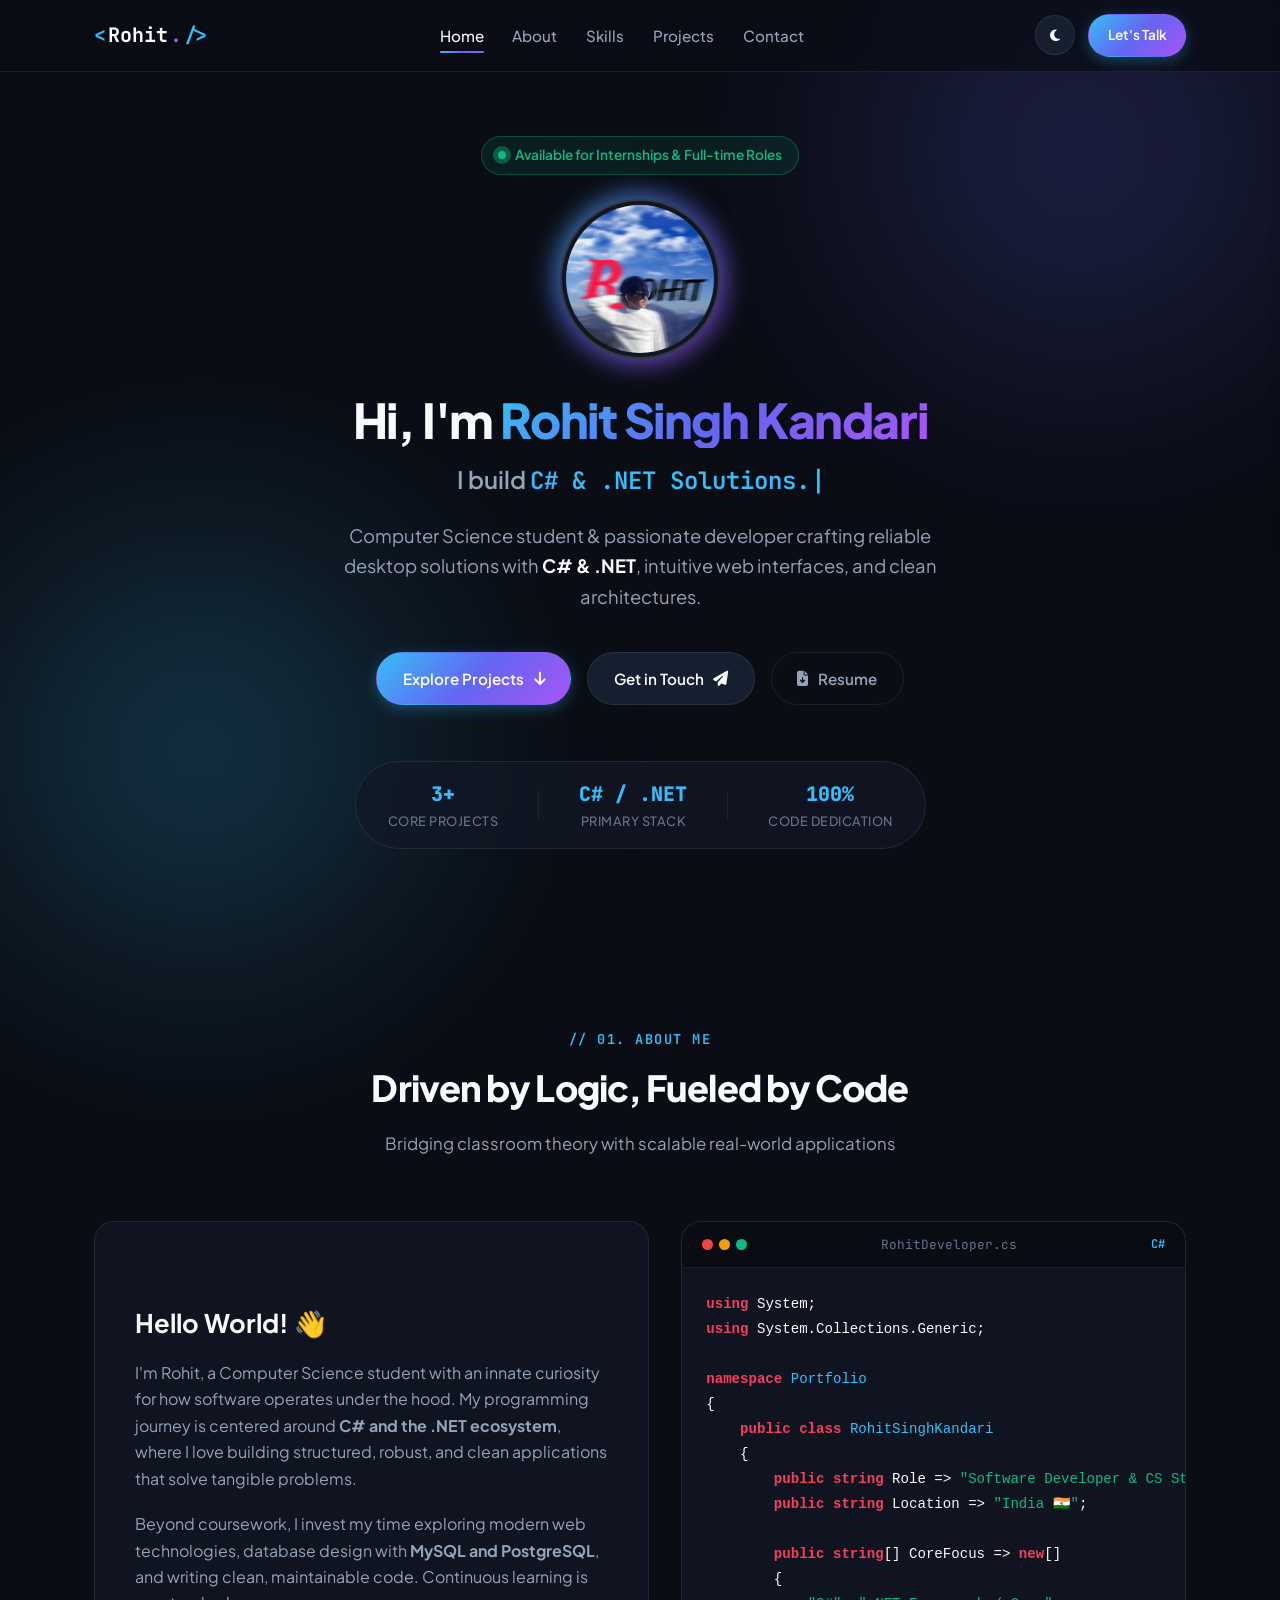
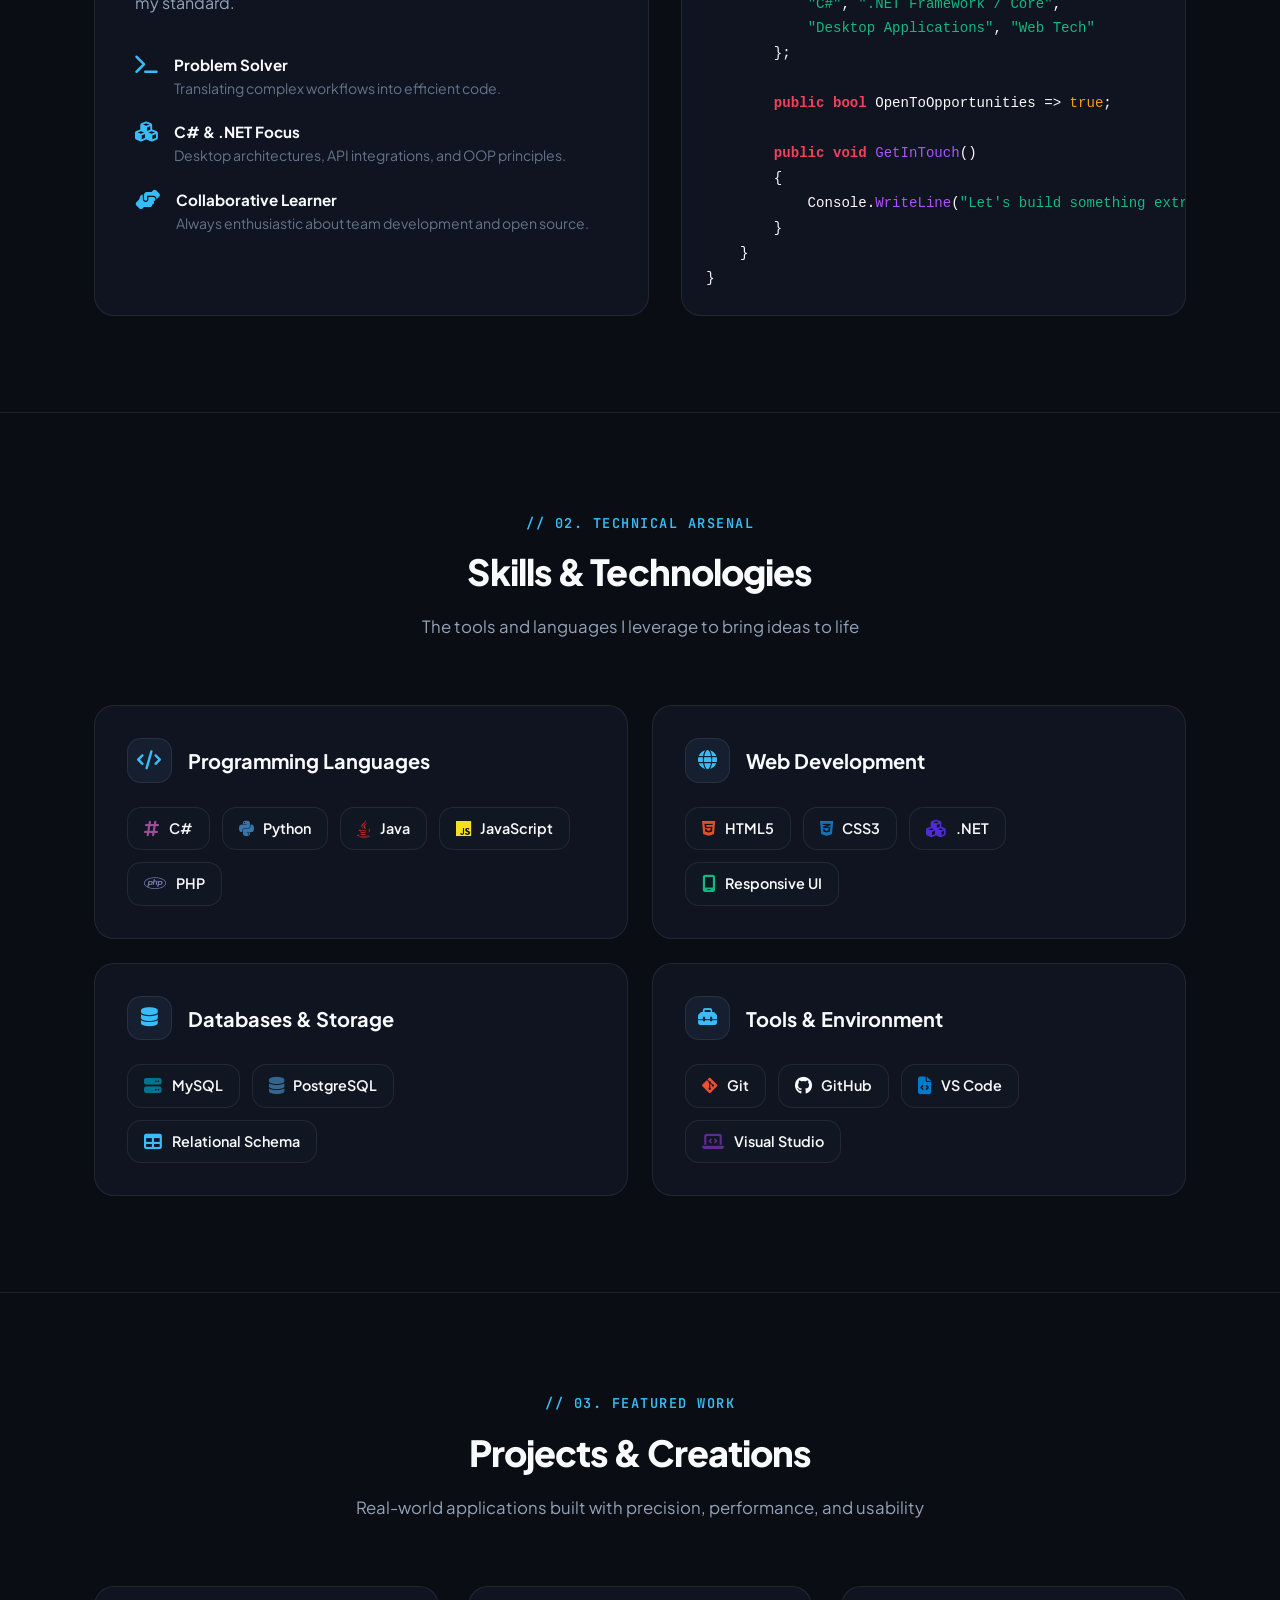
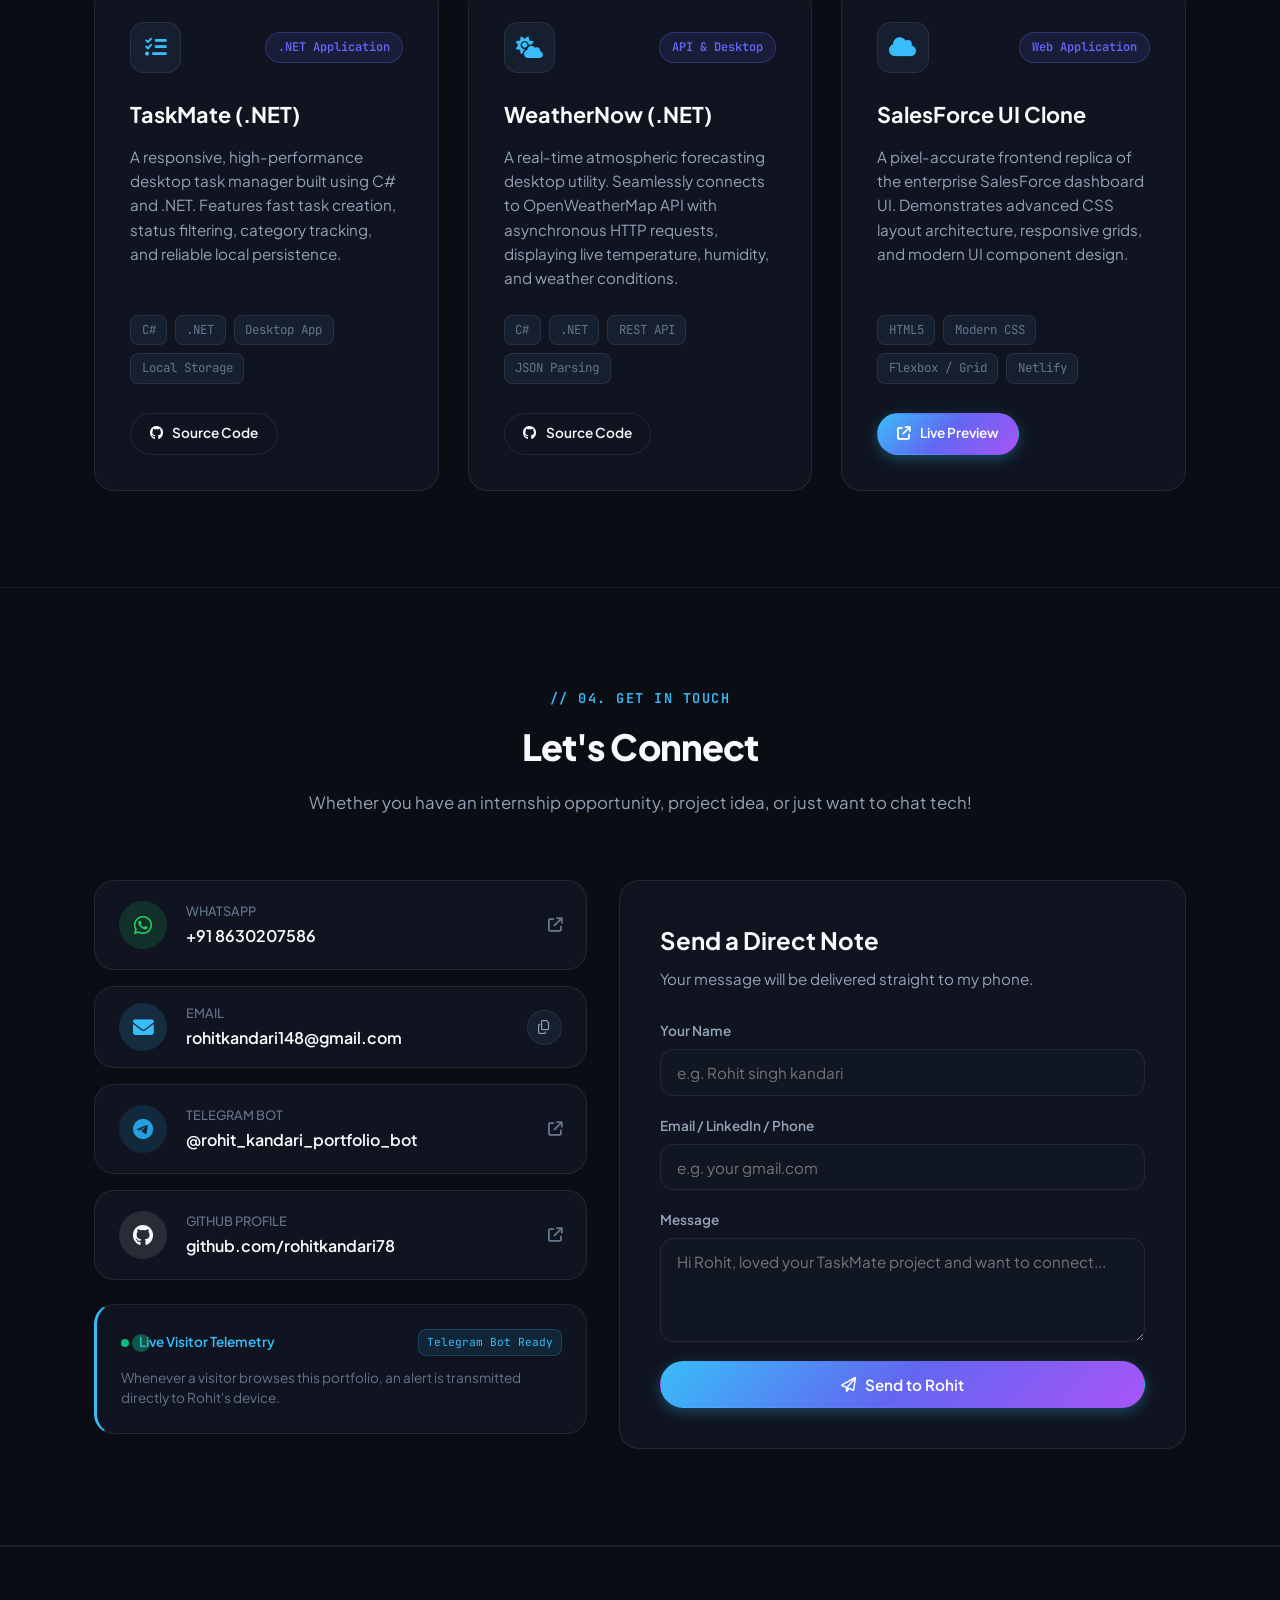
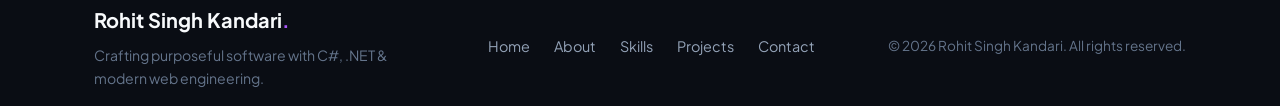
==== commit 3fea35f2: "update portfolio code" ====
--- a/index.html
+++ b/index.html
@@ -537,7 +537,7 @@
                 <span class="telemetry-tag">Telegram Bot Ready</span>
               </div>
               <p class="telemetry-info">
-                Whenever a visitor browses this portfolio, an alert is transmitted directly to Rohit's Telegram device.
+                Whenever a visitor browses this portfolio, an alert is transmitted directly to Rohit's device.
               </p>
             </div>
 
@@ -551,12 +551,12 @@
             <form id="contact-form" class="direct-form">
               <div class="form-group">
                 <label for="visitor-name">Your Name</label>
-                <input type="text" id="visitor-name" placeholder="e.g. Rahul Sharma" required />
+                <input type="text" id="visitor-name" placeholder="e.g. Rohit singh kandari" required />
               </div>
 
               <div class="form-group">
                 <label for="visitor-contact">Email / LinkedIn / Phone</label>
-                <input type="text" id="visitor-contact" placeholder="e.g. rahul@example.com" required />
+                <input type="text" id="visitor-contact" placeholder="e.g. your gmail.com" required />
               </div>
 
               <div class="form-group">
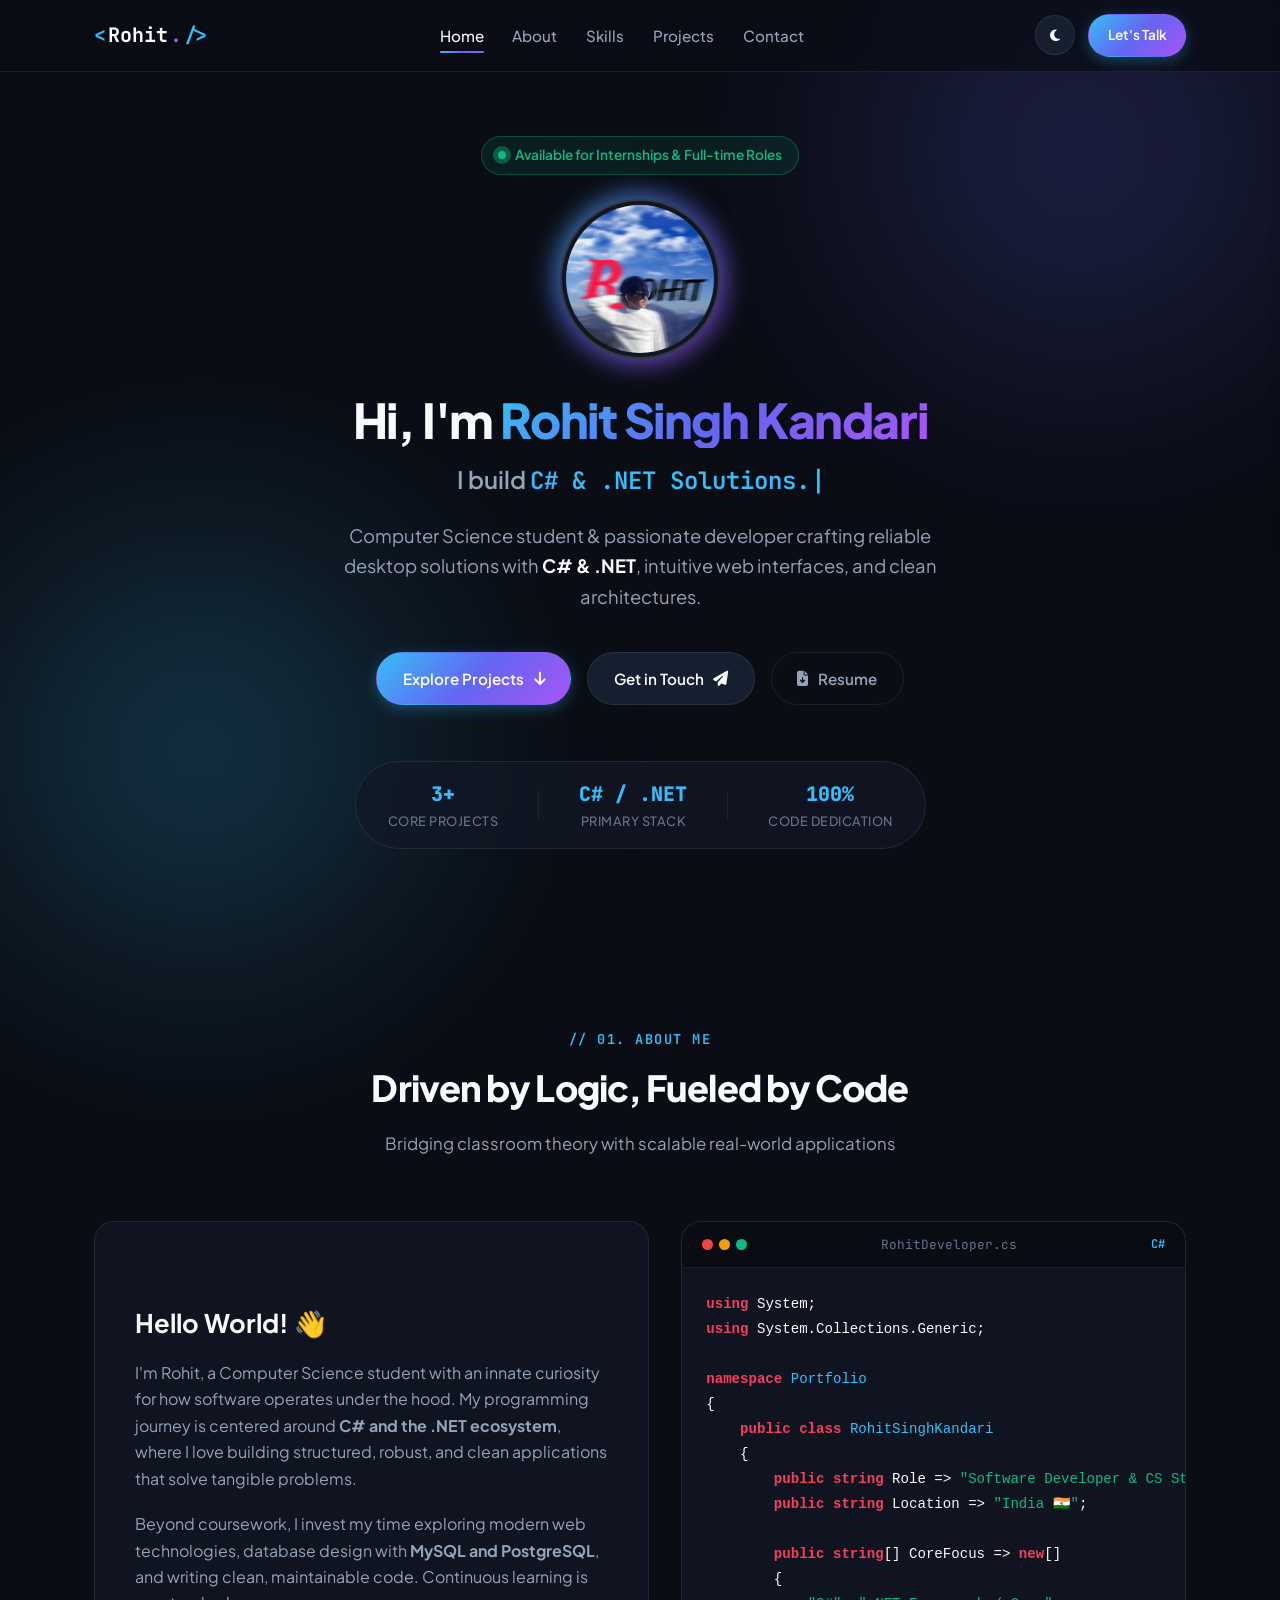
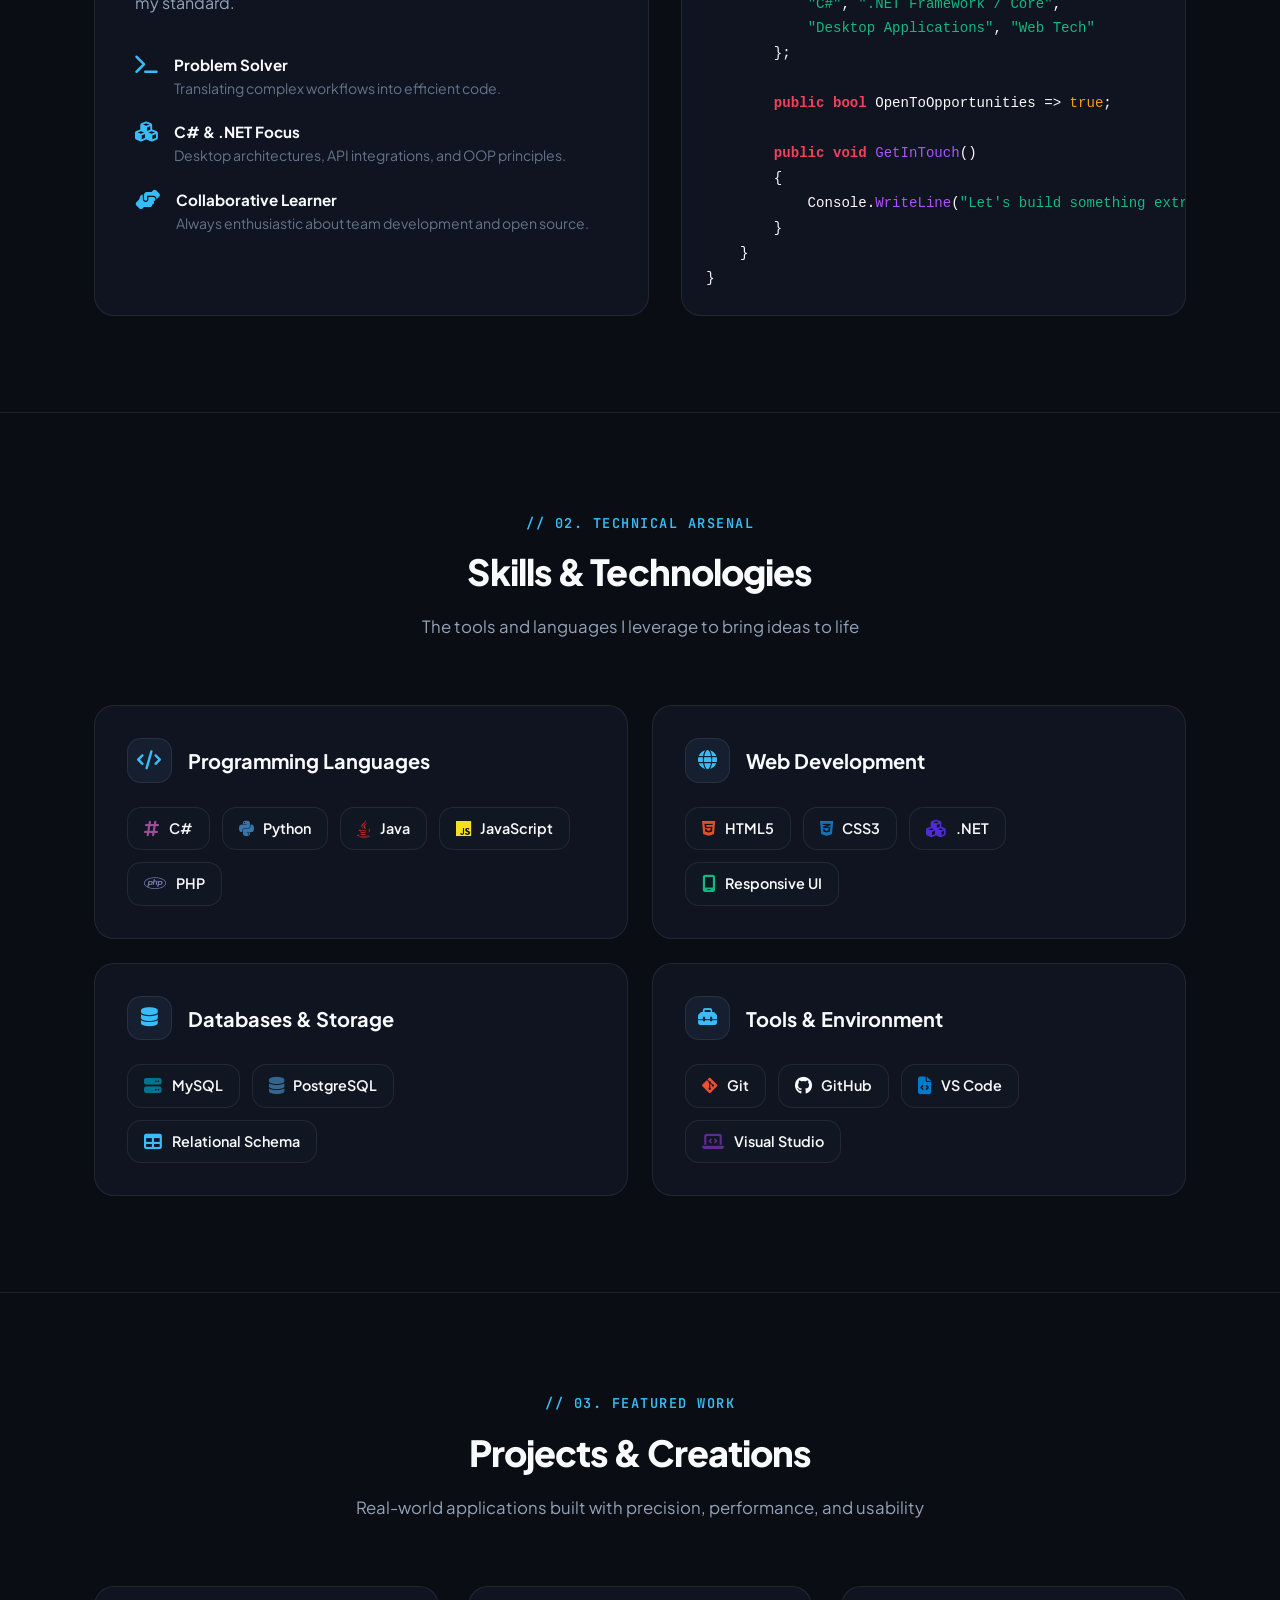
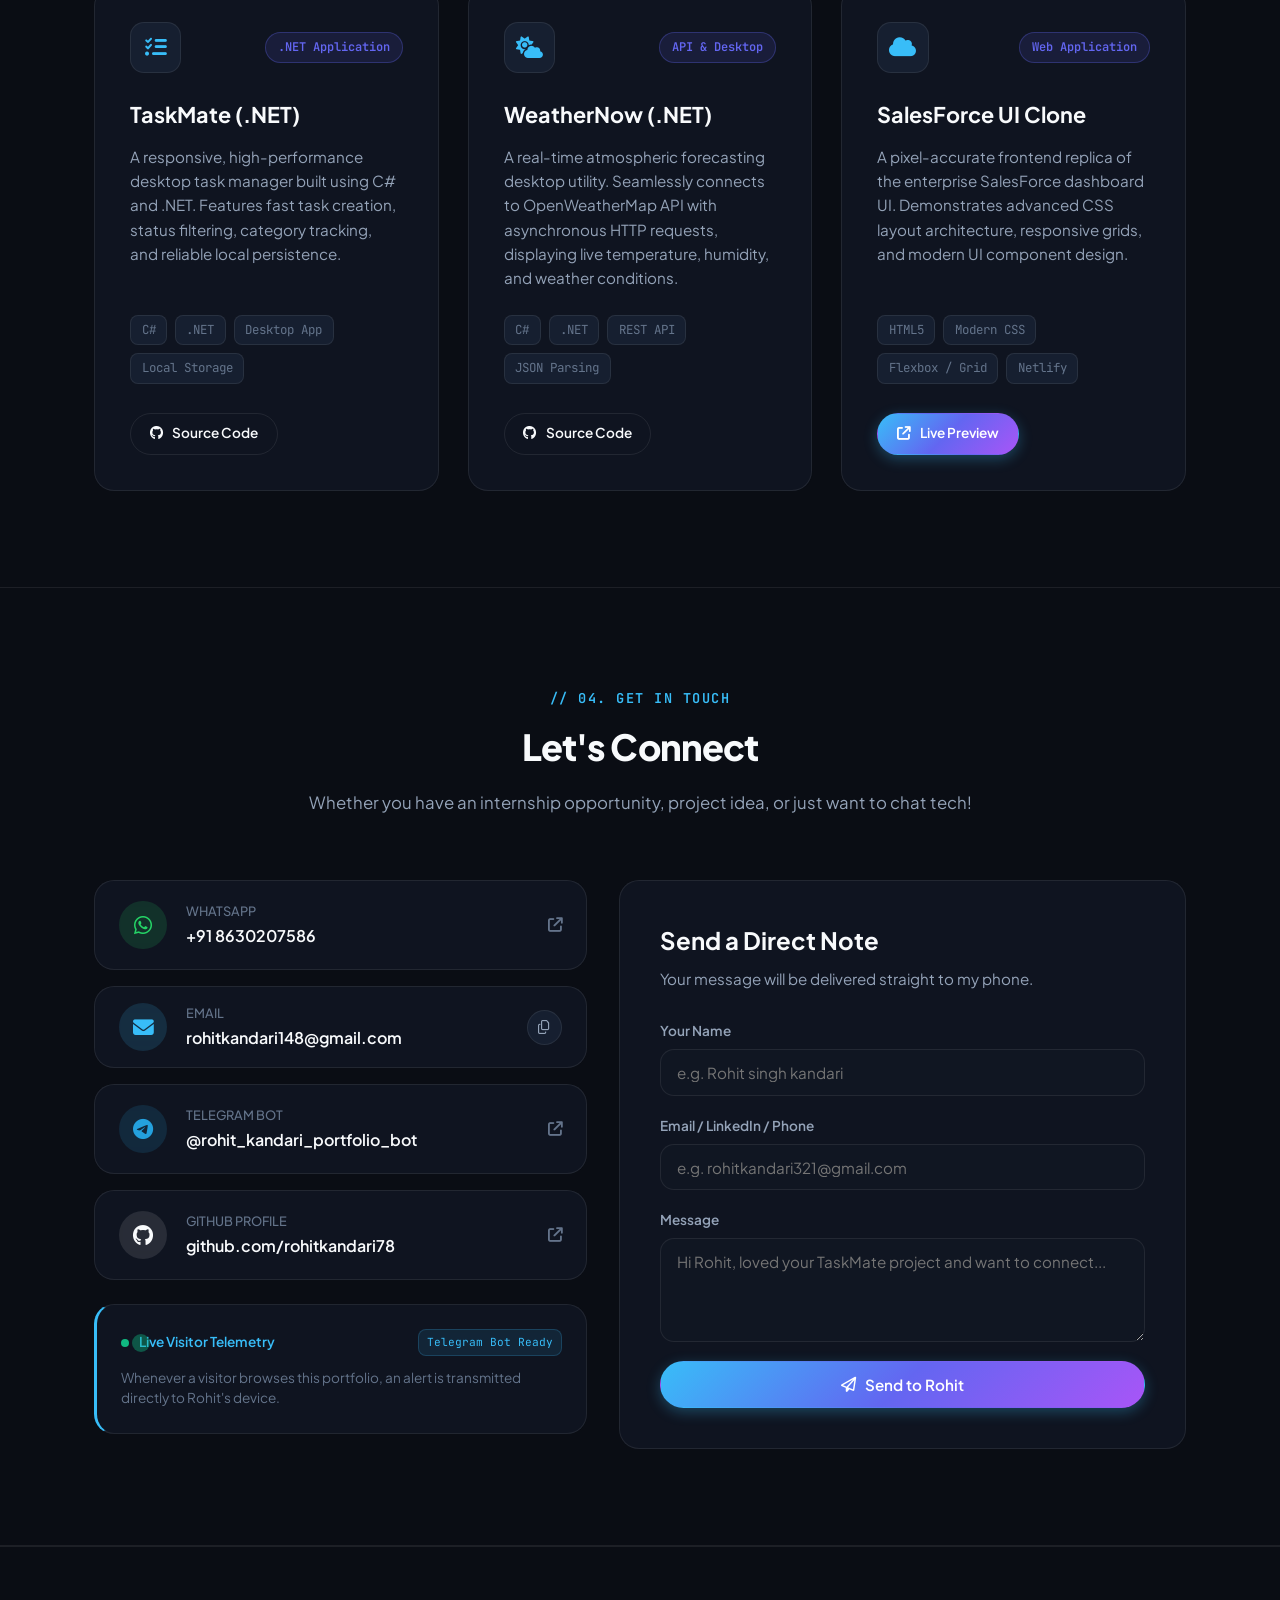
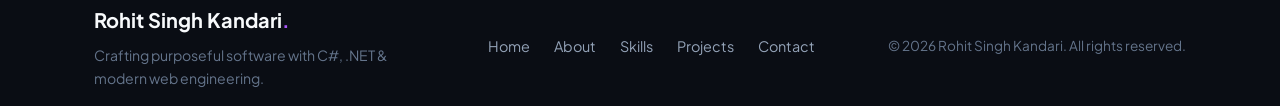
==== commit 4909f9ab: "minor change" ====
--- a/index.html
+++ b/index.html
@@ -556,7 +556,7 @@
 
               <div class="form-group">
                 <label for="visitor-contact">Email / LinkedIn / Phone</label>
-                <input type="text" id="visitor-contact" placeholder="e.g. your gmail.com" required />
+                <input type="text" id="visitor-contact" placeholder="e.g. rohitkandari321@gmail.com" required />
               </div>
 
               <div class="form-group">
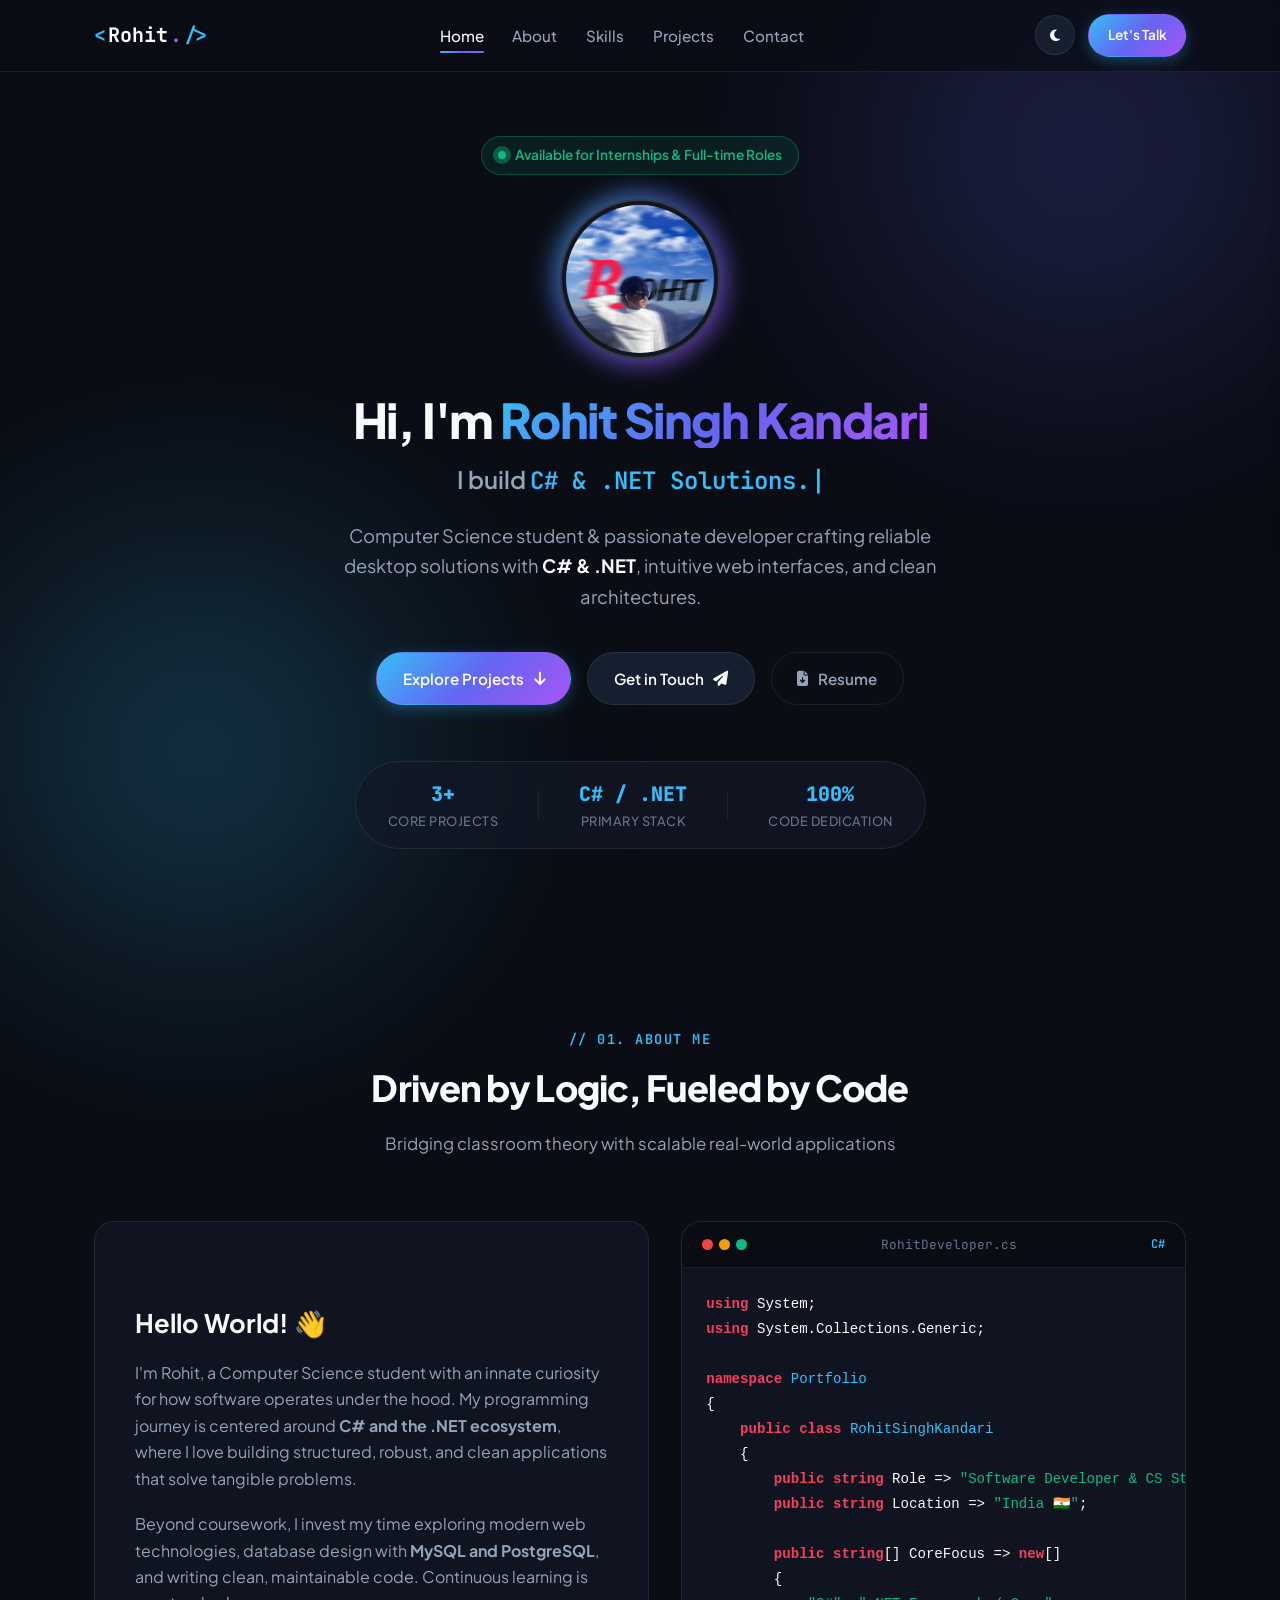
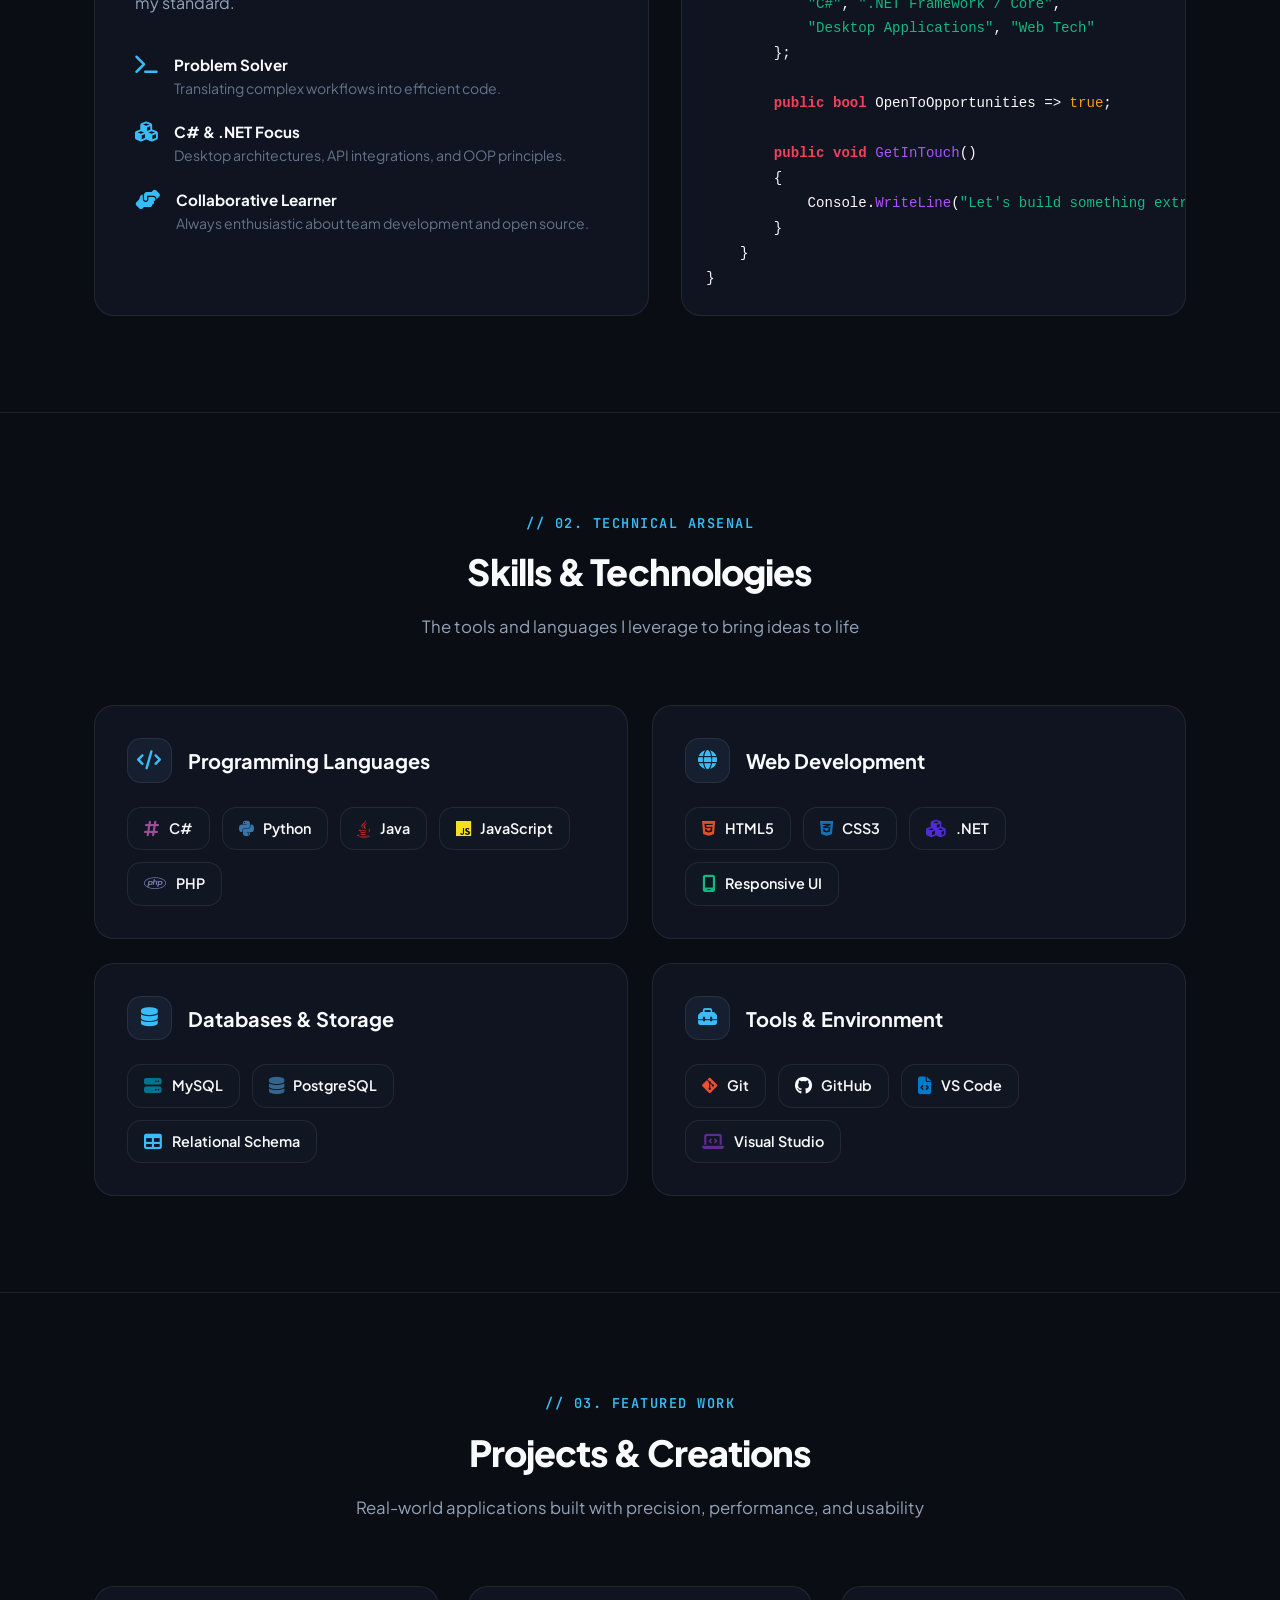
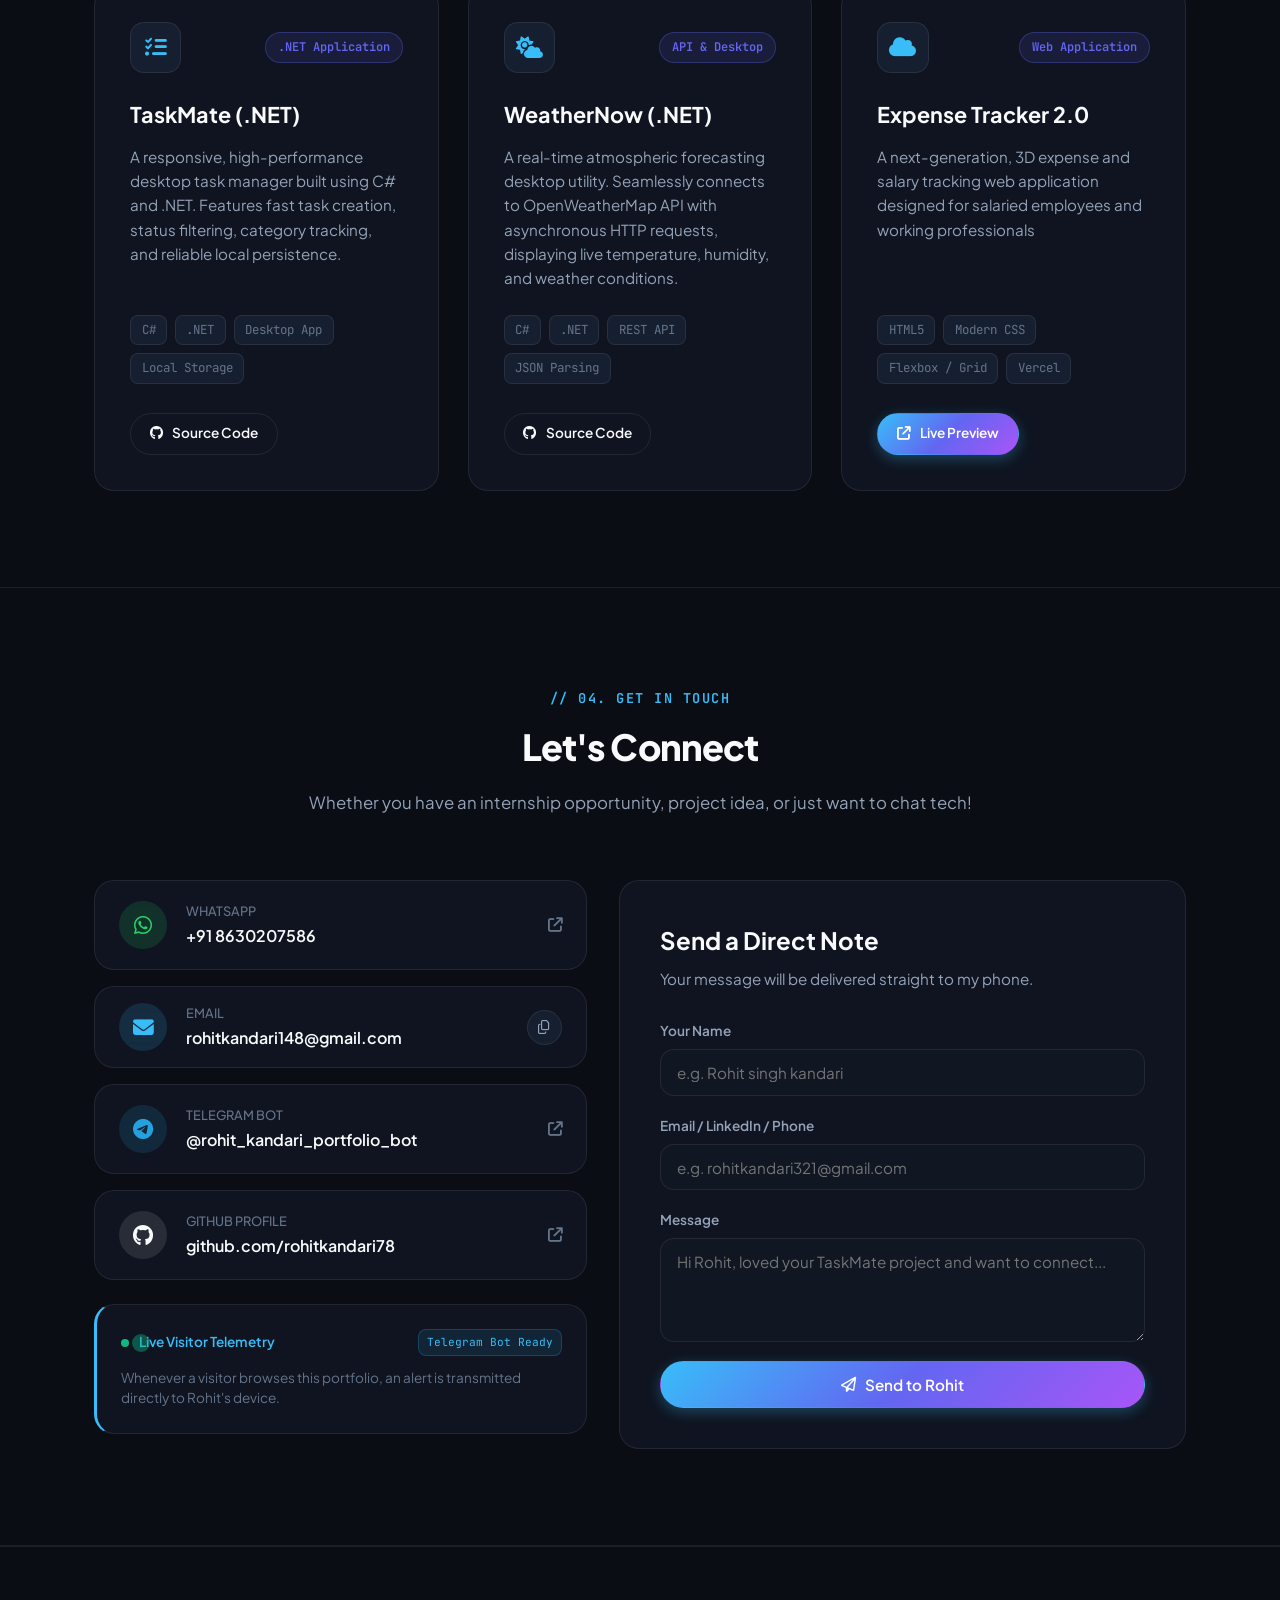
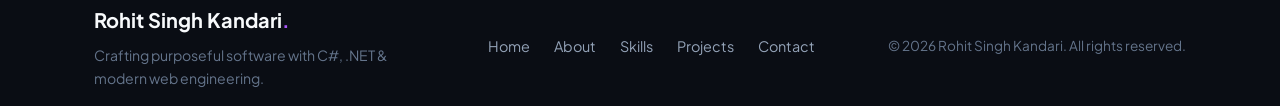
==== commit f2c47430: "update projects" ====
--- a/index.html
+++ b/index.html
@@ -439,19 +439,18 @@
               </div>
               <span class="project-badge">Web Application</span>
             </div>
-            <h3 class="project-title">SalesForce UI Clone</h3>
+            <h3 class="project-title">Expense Tracker 2.0</h3>
             <p class="project-desc">
-              A pixel-accurate frontend replica of the enterprise SalesForce dashboard UI. 
-              Demonstrates advanced CSS layout architecture, responsive grids, and modern UI component design.
+              A next-generation, 3D expense and salary tracking web application designed for salaried employees and working professionals
             </p>
             <div class="project-stack">
               <span>HTML5</span>
               <span>Modern CSS</span>
               <span>Flexbox / Grid</span>
-              <span>Netlify</span>
+              <span>Vercel</span>
             </div>
             <div class="project-links">
-              <a href="https://incomparable-narwhal-c019bb.netlify.app" target="_blank" rel="noopener noreferrer" class="btn btn-sm btn-primary">
+              <a href="https://expensetracker-phi-lac.vercel.app/" target="_blank" rel="noopener noreferrer" class="btn btn-sm btn-primary">
                 <i class="fa-solid fa-arrow-up-right-from-square"></i>
                 <span>Live Preview</span>
               </a>
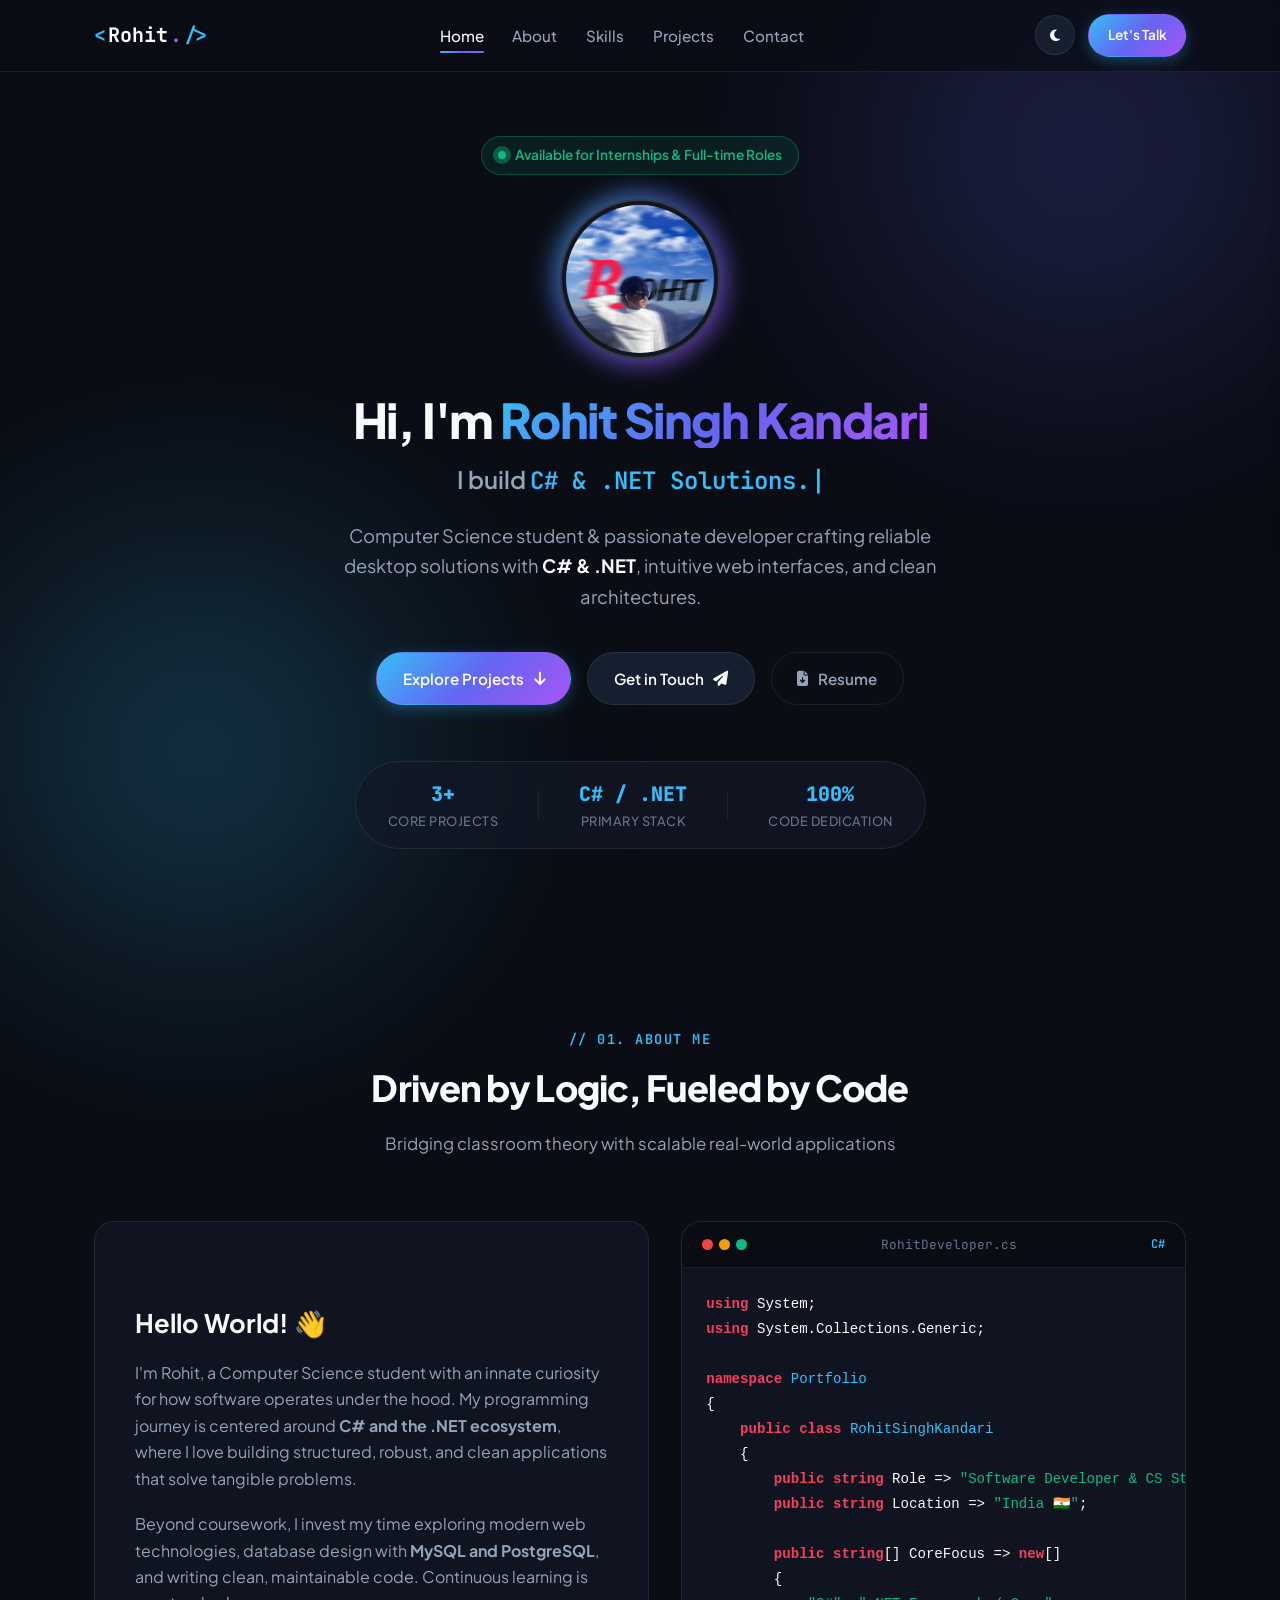
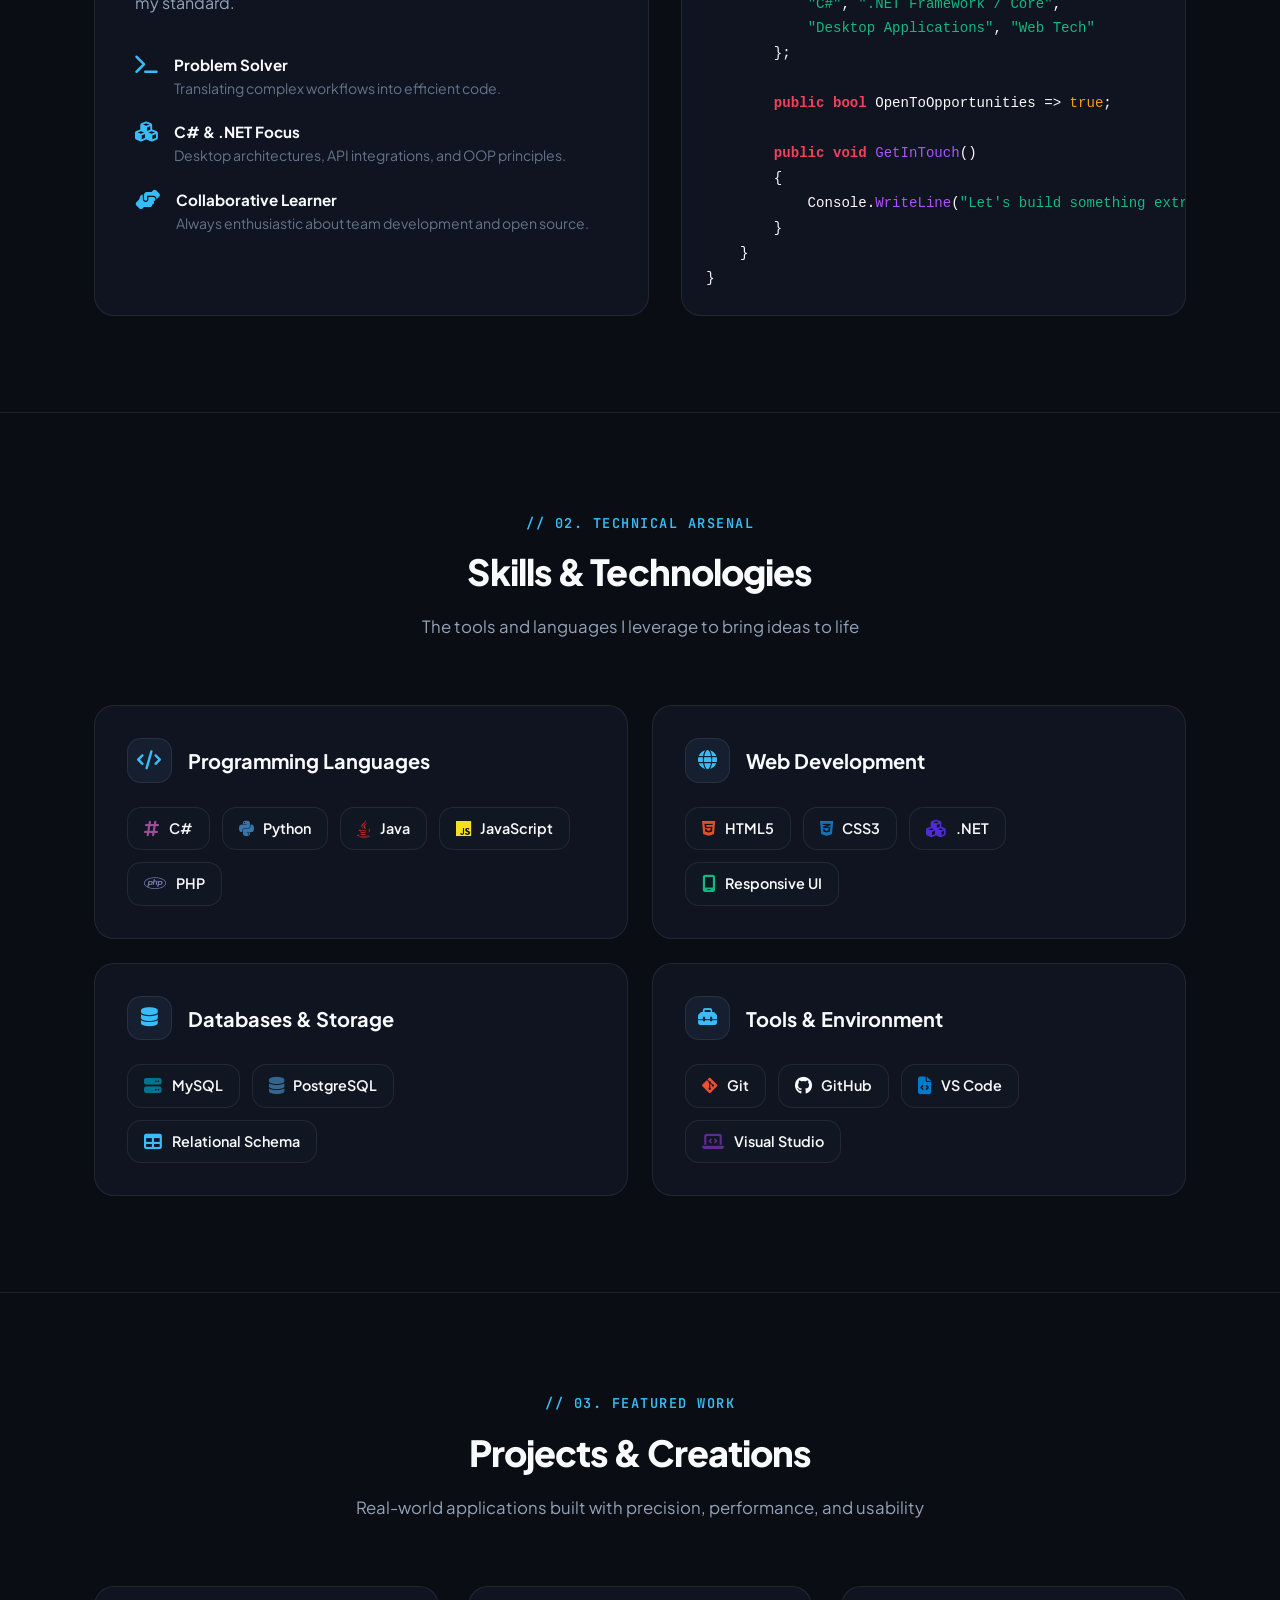
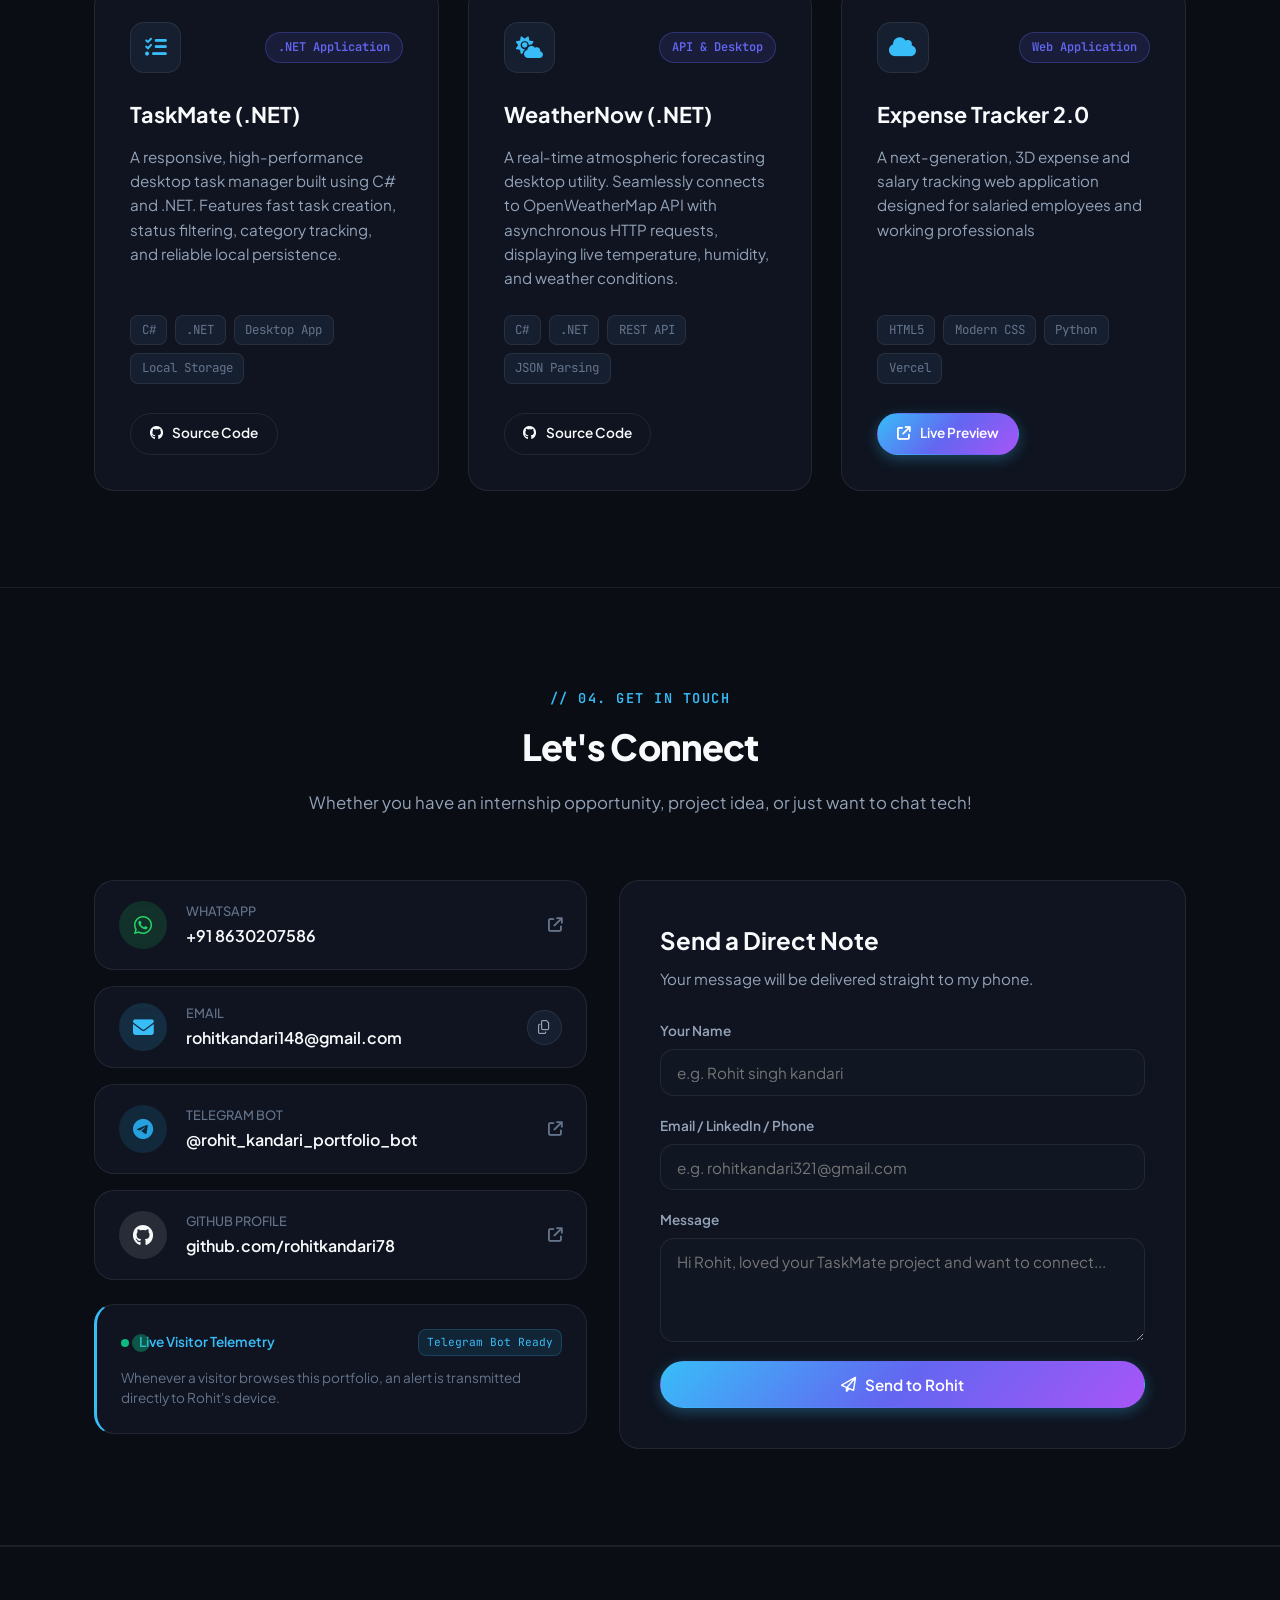
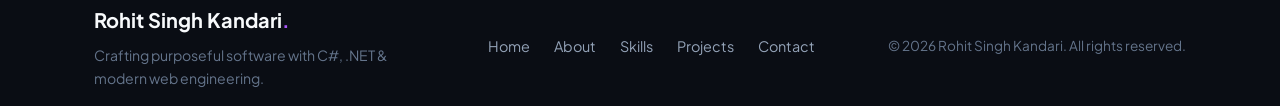
==== commit 269ae29d: "update project-stack" ====
--- a/index.html
+++ b/index.html
@@ -446,7 +446,7 @@
             <div class="project-stack">
               <span>HTML5</span>
               <span>Modern CSS</span>
-              <span>Flexbox / Grid</span>
+              <span>Python</span>
               <span>Vercel</span>
             </div>
             <div class="project-links">
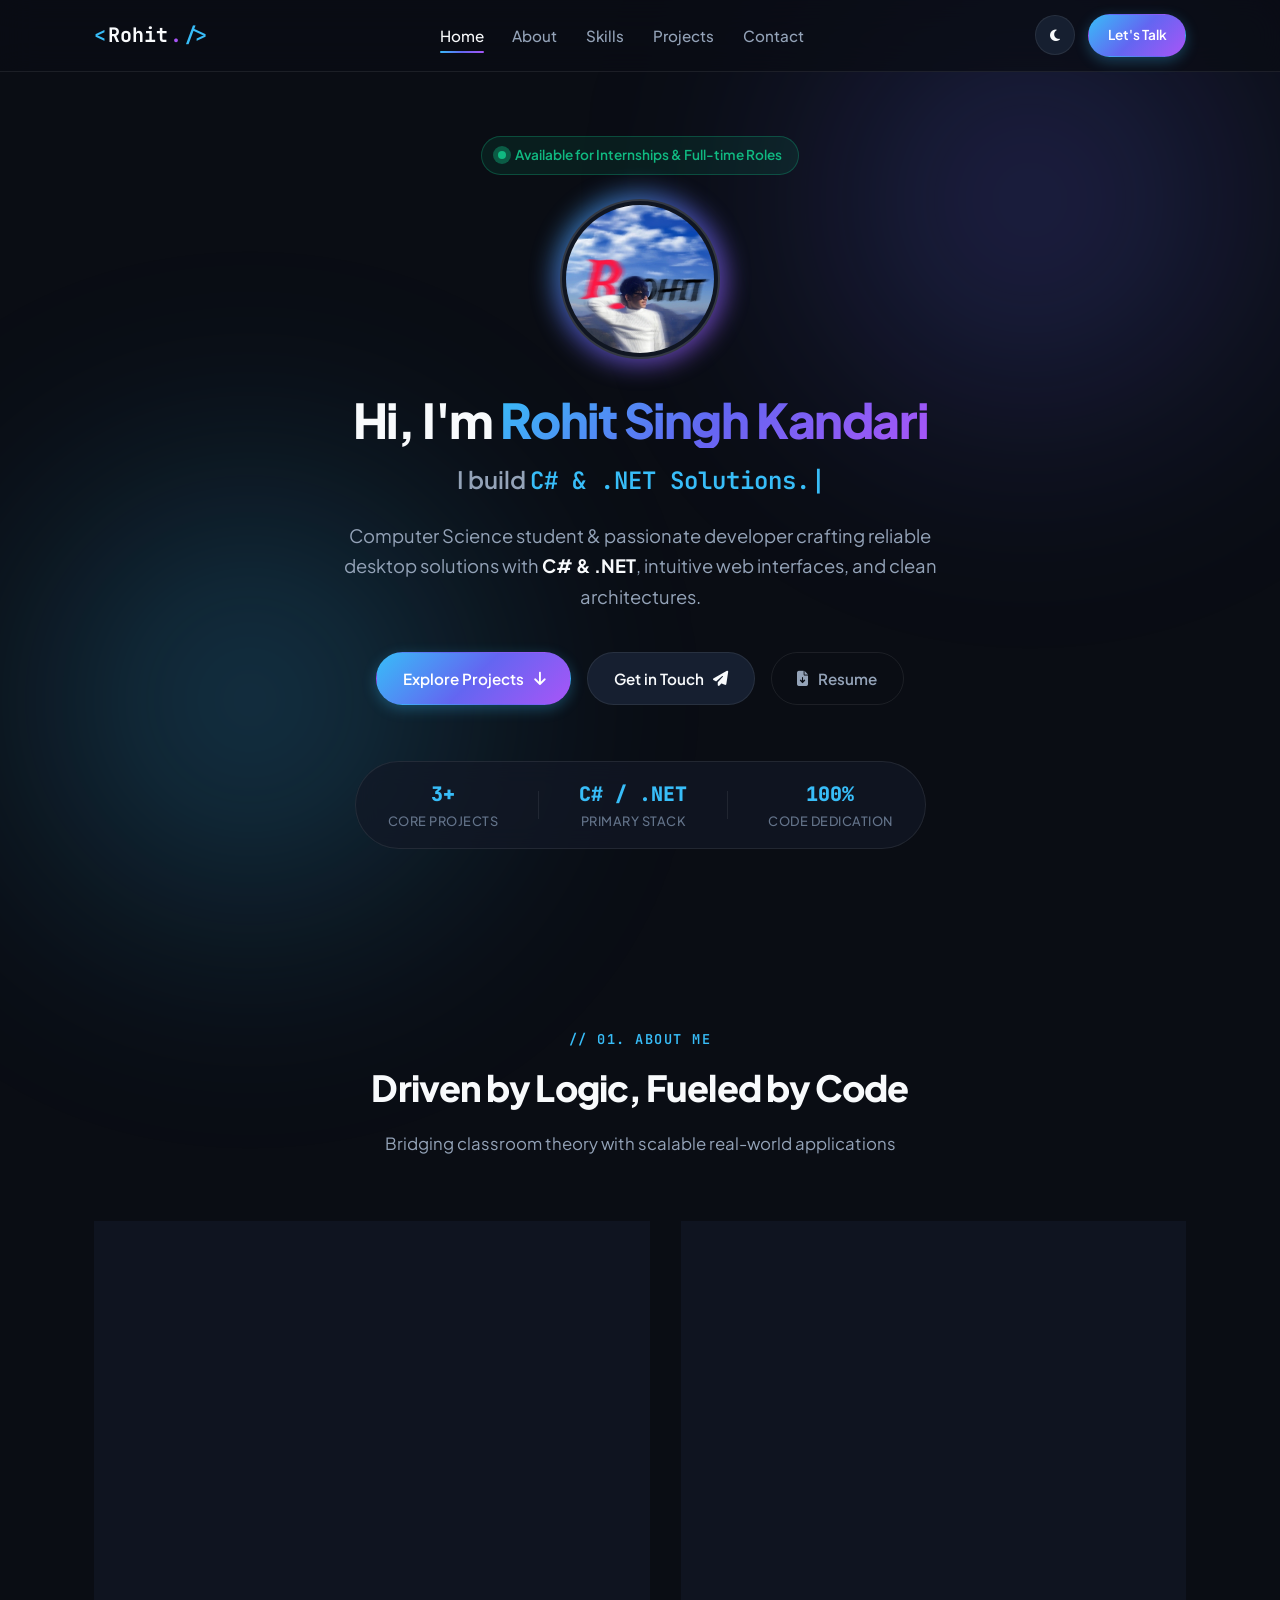
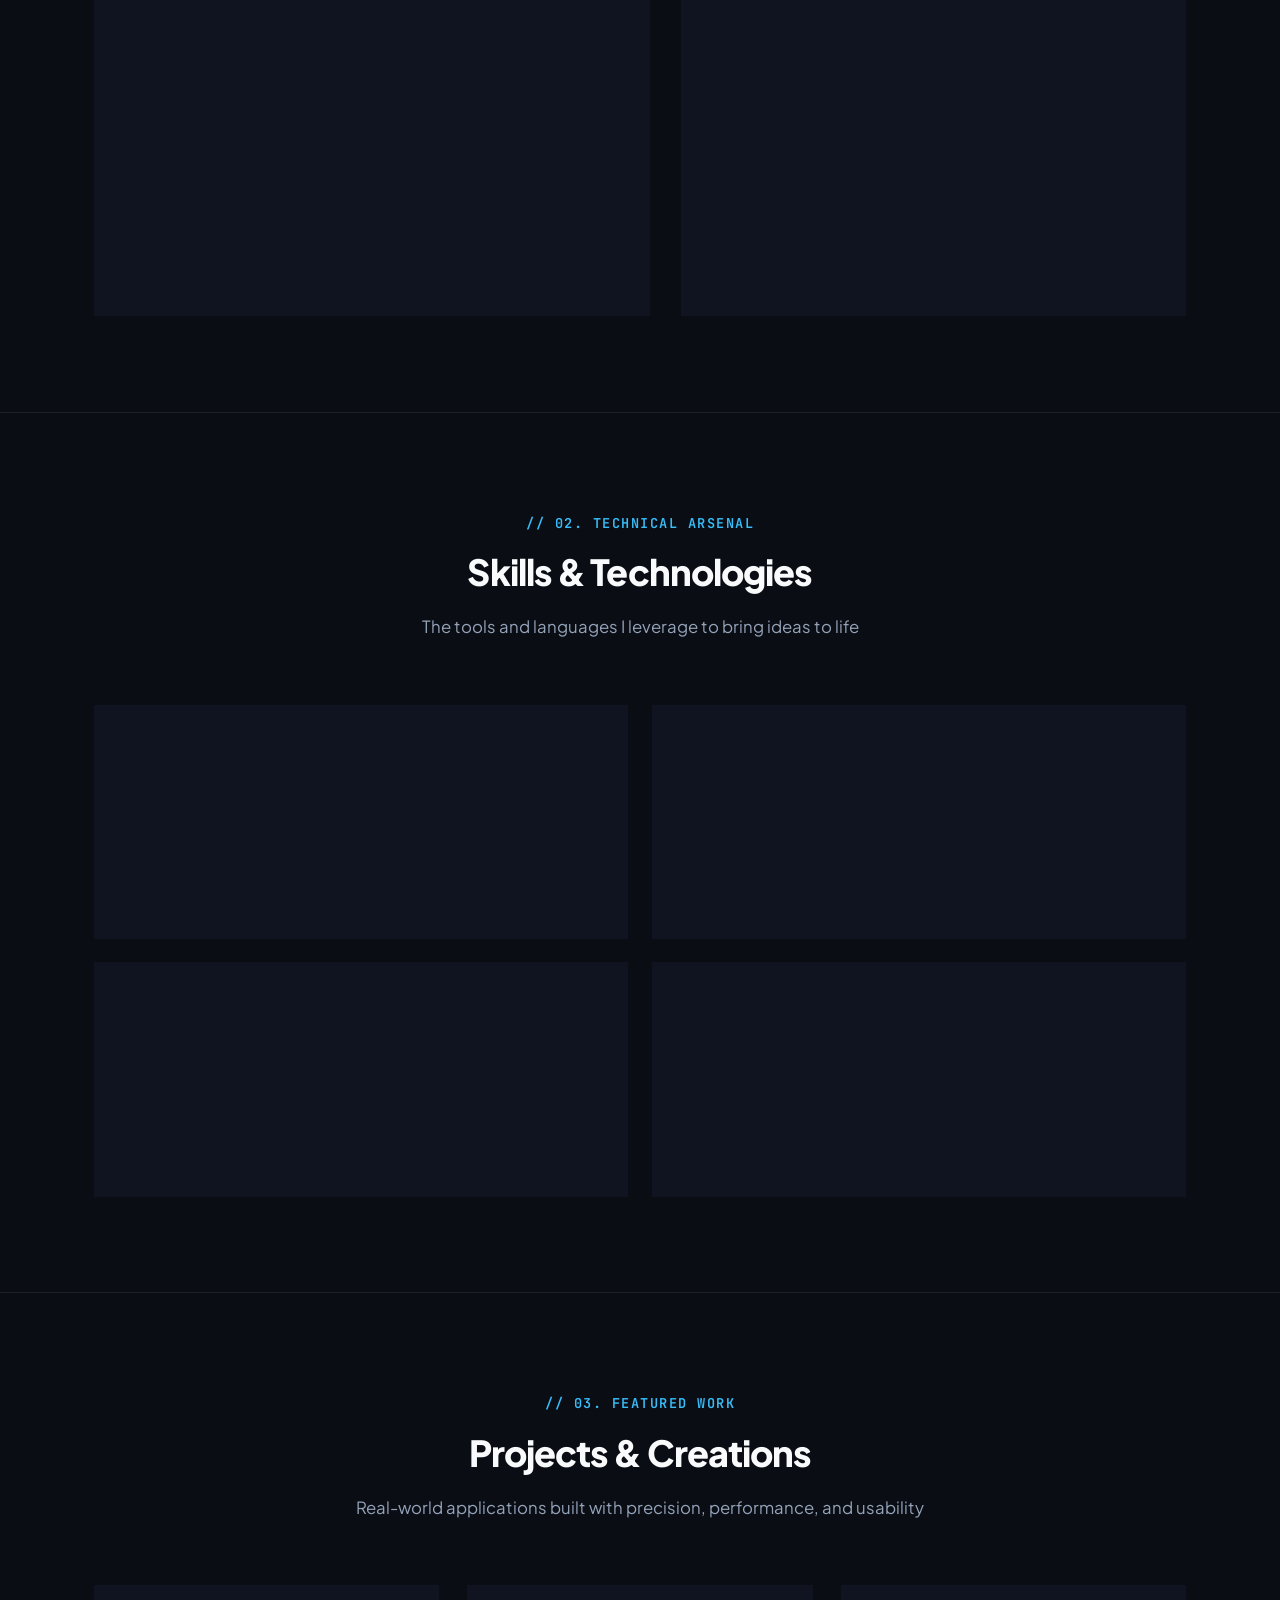
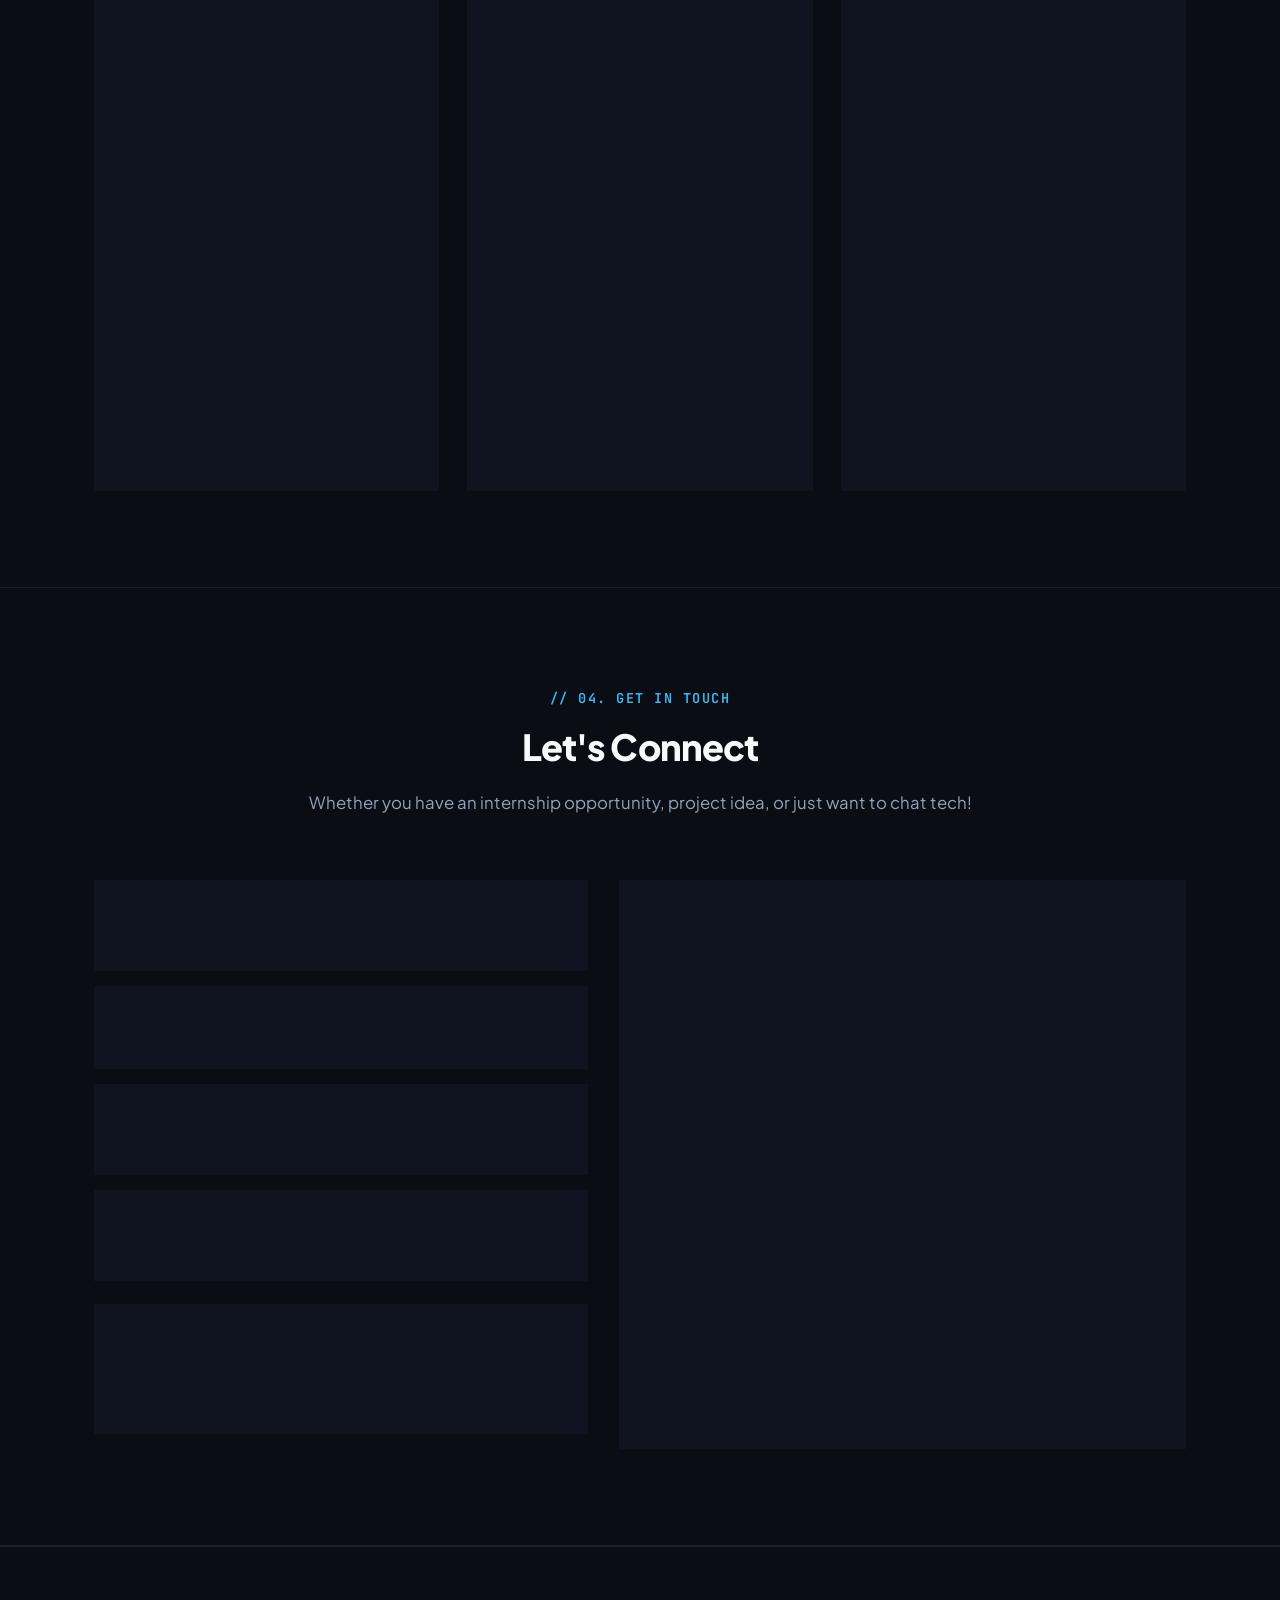
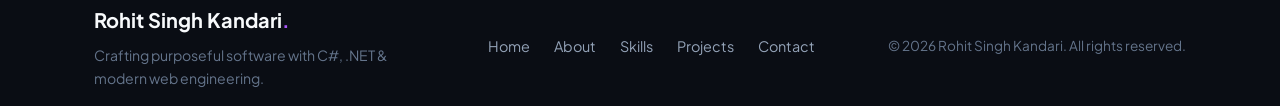
==== commit 870ef6a3: "telegram username update" ====
--- a/index.html
+++ b/index.html
@@ -503,13 +503,13 @@
               </button>
             </div>
 
-            <a href="https://t.me/rohit_kandari_portfolio_bot" target="_blank" rel="noopener noreferrer" class="contact-card glass-card">
+            <a href="https://t.me/Rohit_kandari_78" target="_blank" rel="noopener noreferrer" class="contact-card glass-card">
               <div class="contact-icon tg-icon">
                 <i class="fa-brands fa-telegram"></i>
               </div>
               <div class="contact-details">
-                <span class="contact-type">Telegram Bot</span>
-                <span class="contact-val">@rohit_kandari_portfolio_bot</span>
+                <span class="contact-type">Telegram</span>
+                <span class="contact-val">@Rohit_kandari_78</span>
               </div>
               <i class="fa-solid fa-arrow-up-right-from-square contact-arrow"></i>
             </a>
--- a/style.css
+++ b/style.css
@@ -1,5 +1,5 @@
 /* ========================================================
-   ROHIT SINGH KANDARI — MODERN AESTHETIC PORTFOLIO STYLES
+   ROHIT SINGH KANDARI — MODERN  PORTFOLIO STYLES
    ======================================================== */
 
 /* CSS Custom Properties & Design Tokens */
@@ -77,6 +77,9 @@
   scroll-behavior: smooth;
   font-size: 16px;
   color-scheme: dark;
+  overflow-x: hidden;
+  max-width: 100%;
+  width: 100%;
 }
 
 [data-theme="light"] {
@@ -89,9 +92,13 @@
   color: var(--text-primary);
   line-height: 1.65;
   overflow-x: hidden;
+  max-width: 100%;
+  width: 100%;
   position: relative;
   min-height: 100vh;
   transition: background-color 0.4s ease, color 0.4s ease;
+  touch-action: pan-y;
+  -webkit-overflow-scrolling: touch;
 }
 
 /* Custom Scrollbar */
@@ -112,25 +119,26 @@
 /* Ambient Background Glow Mesh */
 .glow-mesh {
   position: fixed;
-  width: 600px;
-  height: 600px;
+  width: min(600px, 90vw);
+  height: min(600px, 90vw);
   border-radius: 50%;
   filter: blur(120px);
   pointer-events: none;
   z-index: 0;
   opacity: 0.35;
   transition: opacity 0.5s ease;
+  overflow: hidden;
 }
 
 .glow-top {
-  top: -150px;
-  right: -100px;
+  top: -100px;
+  right: -50px;
   background: radial-gradient(circle, var(--accent-indigo), transparent 70%);
 }
 
 .glow-bottom {
-  bottom: -150px;
-  left: -100px;
+  bottom: -100px;
+  left: -50px;
   background: radial-gradient(circle, var(--accent-cyan), transparent 70%);
 }
 
@@ -436,8 +444,9 @@
 .mobile-drawer {
   position: fixed;
   top: 0;
-  right: -320px;
-  width: 300px;
+  right: 0;
+  transform: translateX(105%);
+  width: min(300px, 80vw);
   height: 100%;
   background: var(--bg-secondary);
   border-left: 1px solid var(--border-color);
@@ -446,12 +455,16 @@
   flex-direction: column;
   justify-content: space-between;
   z-index: 1100;
-  transition: right 0.4s cubic-bezier(0.16, 1, 0.3, 1);
+  transition: transform 0.35s cubic-bezier(0.16, 1, 0.3, 1), visibility 0.35s;
   box-shadow: var(--shadow-lg);
+  visibility: hidden;
+  pointer-events: none;
 }
 
 .mobile-drawer.active {
-  right: 0;
+  transform: translateX(0);
+  visibility: visible;
+  pointer-events: auto;
 }
 
 .drawer-header {
@@ -700,9 +713,14 @@
    ======================================================== */
 .about-grid {
   display: grid;
-  grid-template-columns: 1.1fr 1fr;
+  grid-template-columns: minmax(0, 1.1fr) minmax(0, 1fr);
   gap: 2rem;
   align-items: stretch;
+}
+
+.about-grid > * {
+  min-width: 0;
+  max-width: 100%;
 }
 
 .about-text-card {
@@ -759,6 +777,8 @@
   overflow: hidden;
   display: flex;
   flex-direction: column;
+  min-width: 0;
+  max-width: 100%;
 }
 
 .terminal-bar {
@@ -805,6 +825,9 @@
   line-height: 1.7;
   overflow-x: auto;
   flex-grow: 1;
+  max-width: 100%;
+  white-space: pre;
+  -webkit-overflow-scrolling: touch;
 }
 
 /* Syntax Highlighting */
@@ -819,8 +842,13 @@
    ======================================================== */
 .skills-grid {
   display: grid;
-  grid-template-columns: repeat(2, 1fr);
+  grid-template-columns: repeat(2, minmax(0, 1fr));
   gap: 1.5rem;
+}
+
+.skills-grid > * {
+  min-width: 0;
+  max-width: 100%;
 }
 
 .skill-category {
@@ -906,8 +934,13 @@
    ======================================================== */
 .projects-grid {
   display: grid;
-  grid-template-columns: repeat(3, 1fr);
+  grid-template-columns: repeat(3, minmax(0, 1fr));
   gap: 1.8rem;
+}
+
+.projects-grid > * {
+  min-width: 0;
+  max-width: 100%;
 }
 
 .project-card {
@@ -989,8 +1022,13 @@
    ======================================================== */
 .contact-wrapper {
   display: grid;
-  grid-template-columns: 1fr 1.15fr;
+  grid-template-columns: minmax(0, 1fr) minmax(0, 1.15fr);
   gap: 2rem;
+}
+
+.contact-wrapper > * {
+  min-width: 0;
+  max-width: 100%;
 }
 
 .contact-info-cards {
@@ -1007,6 +1045,8 @@
   text-decoration: none;
   color: inherit;
   transition: all var(--transition-normal);
+  max-width: 100%;
+  overflow: hidden;
 }
 
 .contact-icon {
@@ -1045,6 +1085,8 @@
   display: flex;
   flex-direction: column;
   flex-grow: 1;
+  min-width: 0;
+  overflow: hidden;
 }
 
 .contact-type {
@@ -1059,6 +1101,8 @@
   font-weight: 600;
   color: var(--text-primary);
   text-decoration: none;
+  word-break: break-all;
+  overflow-wrap: anywhere;
 }
 
 .contact-arrow {
@@ -1305,19 +1349,28 @@
    ======================================================== */
 @media (max-width: 992px) {
   .about-grid {
-    grid-template-columns: 1fr;
+    grid-template-columns: minmax(0, 1fr);
   }
   
   .projects-grid {
-    grid-template-columns: repeat(2, 1fr);
+    grid-template-columns: repeat(2, minmax(0, 1fr));
   }
 
   .contact-wrapper {
-    grid-template-columns: 1fr;
+    grid-template-columns: minmax(0, 1fr);
   }
 }
 
 @media (max-width: 768px) {
+  .container {
+    padding: 0 1.25rem;
+  }
+
+  .section {
+    padding: 4.5rem 0;
+    overflow-x: hidden;
+  }
+
   .nav-links,
   .nav-cta {
     display: none;
@@ -1327,20 +1380,25 @@
     display: inline-flex;
   }
 
+  .hero-section {
+    padding-top: calc(var(--navbar-height) + 2rem);
+    padding-bottom: 3.5rem;
+  }
+
   .hero-title {
-    font-size: 2.25rem;
+    font-size: 2.15rem;
   }
 
   .hero-subtitle-container {
-    font-size: 1.25rem;
+    font-size: 1.18rem;
   }
 
   .skills-grid {
-    grid-template-columns: 1fr;
+    grid-template-columns: minmax(0, 1fr);
   }
 
   .projects-grid {
-    grid-template-columns: 1fr;
+    grid-template-columns: minmax(0, 1fr);
   }
 
   .hero-stats {
@@ -1356,6 +1414,27 @@
     height: 1px;
   }
 
+  .about-text-card {
+    padding: 1.75rem;
+  }
+
+  .code-terminal .terminal-body {
+    padding: 1rem;
+    font-size: 0.8rem;
+  }
+
+  .skill-category {
+    padding: 1.5rem;
+  }
+
+  .project-card {
+    padding: 1.6rem;
+  }
+
+  .contact-form-card {
+    padding: 1.75rem;
+  }
+
   .footer-container {
     flex-direction: column;
     text-align: center;
@@ -1367,3 +1446,106 @@
     justify-content: center;
   }
 }
+
+@media (max-width: 480px) {
+  .container {
+    padding: 0 1rem;
+  }
+
+  .section-title {
+    font-size: 1.85rem;
+  }
+
+  .hero-title {
+    font-size: 1.85rem;
+    line-height: 1.25;
+  }
+
+  .hero-subtitle-container {
+    font-size: 1.05rem;
+    min-height: 1.8rem;
+  }
+
+  .hero-description {
+    font-size: 0.95rem;
+  }
+
+  .status-pill {
+    font-size: 0.75rem;
+    padding: 0.35rem 0.75rem;
+    max-width: 100%;
+    line-height: 1.4;
+  }
+
+  .status-ping {
+    left: 1rem;
+  }
+
+  .hero-actions {
+    flex-direction: column;
+    width: 100%;
+    max-width: 290px;
+    margin-left: auto;
+    margin-right: auto;
+    gap: 0.75rem;
+  }
+
+  .hero-actions .btn {
+    width: 100%;
+  }
+
+  .hero-stats {
+    max-width: 290px;
+    padding: 0.9rem;
+  }
+
+  .about-text-card {
+    padding: 1.35rem;
+  }
+
+  .code-terminal .terminal-body {
+    font-size: 0.74rem;
+    line-height: 1.6;
+    padding: 0.9rem;
+  }
+
+  .skill-category {
+    padding: 1.25rem;
+  }
+
+  .skill-badge {
+    padding: 0.45rem 0.75rem;
+    font-size: 0.82rem;
+  }
+
+  .project-card {
+    padding: 1.35rem;
+  }
+
+  .contact-form-card {
+    padding: 1.35rem;
+  }
+
+  .contact-card {
+    padding: 0.9rem 1rem;
+    gap: 0.8rem;
+  }
+
+  .contact-icon {
+    width: 2.4rem;
+    height: 2.4rem;
+    font-size: 1.05rem;
+  }
+
+  .telemetry-card {
+    padding: 1.1rem;
+  }
+
+  .toast {
+    left: 1rem;
+    right: 1rem;
+    bottom: 1rem;
+    max-width: calc(100% - 2rem);
+    justify-content: center;
+  }
+}
